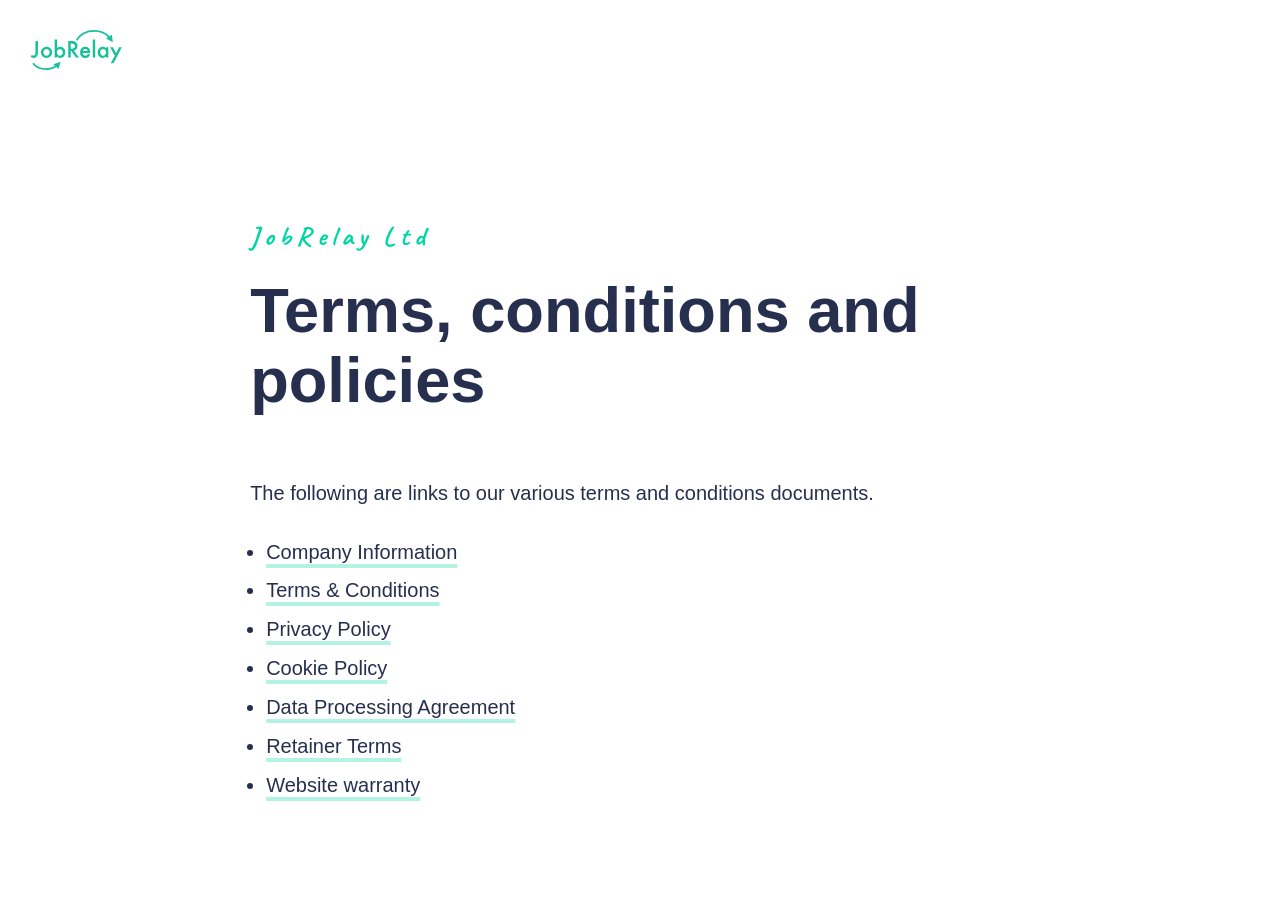
==== index.html @ 1606b49f "Initial index template" ====
<!doctype html>

<html lang="en">
<head>
	<meta charset="utf-8">
	<title>JobRelay Ltd terms, conditions and policies</title>
	<meta name="description" content="JobRelay Ltd terms, conditions and policies">
	<meta name="author" content="JobRelay Ltd">
	<link rel="stylesheet" href="assets/css/block-library.css">
	<link rel="stylesheet" href="assets/css/style.css">

	<style id="global-styles-inline-css" type="text/css">
		body{--wp--preset--color--black: #000000;--wp--preset--color--cyan-bluish-gray: #abb8c3;--wp--preset--color--white: #FFFFFF;--wp--preset--color--pale-pink: #f78da7;--wp--preset--color--vivid-red: #cf2e2e;--wp--preset--color--luminous-vivid-orange: #ff6900;--wp--preset--color--luminous-vivid-amber: #fcb900;--wp--preset--color--light-green-cyan: #7bdcb5;--wp--preset--color--vivid-green-cyan: #00d084;--wp--preset--color--pale-cyan-blue: #8ed1fc;--wp--preset--color--vivid-cyan-blue: #0693e3;--wp--preset--color--vivid-purple: #9b51e0;--wp--preset--color--brand-1: var(--color--brand-1);--wp--preset--color--brand-2: var(--color--brand-2);--wp--preset--color--brand-text: var(--color--brand-text);--wp--preset--color--sr-black: #333333;--wp--preset--color--black-80: #5C5C5C;--wp--preset--color--black-40: #ADADAD;--wp--preset--color--black-20: #D6D6D6;--wp--preset--color--black-10: #EBEBEB;--wp--preset--color--black-05: #F5F5F5;--wp--preset--gradient--vivid-cyan-blue-to-vivid-purple: linear-gradient(135deg,rgba(6,147,227,1) 0%,rgb(155,81,224) 100%);--wp--preset--gradient--light-green-cyan-to-vivid-green-cyan: linear-gradient(135deg,rgb(122,220,180) 0%,rgb(0,208,130) 100%);--wp--preset--gradient--luminous-vivid-amber-to-luminous-vivid-orange: linear-gradient(135deg,rgba(252,185,0,1) 0%,rgba(255,105,0,1) 100%);--wp--preset--gradient--luminous-vivid-orange-to-vivid-red: linear-gradient(135deg,rgba(255,105,0,1) 0%,rgb(207,46,46) 100%);--wp--preset--gradient--very-light-gray-to-cyan-bluish-gray: linear-gradient(135deg,rgb(238,238,238) 0%,rgb(169,184,195) 100%);--wp--preset--gradient--cool-to-warm-spectrum: linear-gradient(135deg,rgb(74,234,220) 0%,rgb(151,120,209) 20%,rgb(207,42,186) 40%,rgb(238,44,130) 60%,rgb(251,105,98) 80%,rgb(254,248,76) 100%);--wp--preset--gradient--blush-light-purple: linear-gradient(135deg,rgb(255,206,236) 0%,rgb(152,150,240) 100%);--wp--preset--gradient--blush-bordeaux: linear-gradient(135deg,rgb(254,205,165) 0%,rgb(254,45,45) 50%,rgb(107,0,62) 100%);--wp--preset--gradient--luminous-dusk: linear-gradient(135deg,rgb(255,203,112) 0%,rgb(199,81,192) 50%,rgb(65,88,208) 100%);--wp--preset--gradient--pale-ocean: linear-gradient(135deg,rgb(255,245,203) 0%,rgb(182,227,212) 50%,rgb(51,167,181) 100%);--wp--preset--gradient--electric-grass: linear-gradient(135deg,rgb(202,248,128) 0%,rgb(113,206,126) 100%);--wp--preset--gradient--midnight: linear-gradient(135deg,rgb(2,3,129) 0%,rgb(40,116,252) 100%);--wp--preset--gradient--simple-social-images: radial-gradient( circle farthest-corner at 10.2% 55.8%,  rgba(252,37,103,1) 0%, rgba(250,38,151,1) 46.2%, rgba(186,8,181,1) 90.1% );--wp--preset--duotone--dark-grayscale: url('#wp-duotone-dark-grayscale');--wp--preset--duotone--grayscale: url('#wp-duotone-grayscale');--wp--preset--duotone--purple-yellow: url('#wp-duotone-purple-yellow');--wp--preset--duotone--blue-red: url('#wp-duotone-blue-red');--wp--preset--duotone--midnight: url('#wp-duotone-midnight');--wp--preset--duotone--magenta-yellow: url('#wp-duotone-magenta-yellow');--wp--preset--duotone--purple-green: url('#wp-duotone-purple-green');--wp--preset--duotone--blue-orange: url('#wp-duotone-blue-orange');--wp--preset--font-size--small: var(--step--1);--wp--preset--font-size--medium: var(--step-1);--wp--preset--font-size--large: var(--step-2);--wp--preset--font-size--x-large: 42px;--wp--preset--font-size--tiny: var(--step--2);--wp--preset--font-size--normal: var(--step-0);--wp--preset--font-size--extra-large: var(--step-3);--wp--preset--font-size--huge: var(--step-4);--wp--preset--font-size--gigantic: var(--step-5);--wp--preset--font-family--inter: Inter, sans-serif;--wp--preset--font-family--cursive: 'Caveat', cursive;}body { margin: 0; }body{background-color: var(--wp--preset--color--white);color: var(--wp--preset--color--brand-text, var(--wp--preset--color--brand-2));font-family: var(--wp--preset--font-family--inter);font-size: var(--wp--preset--font-size--normal);line-height: 1.444;}.wp-site-blocks > .alignleft { float: left; margin-right: 2em; }.wp-site-blocks > .alignright { float: right; margin-left: 2em; }.wp-site-blocks > .aligncenter { justify-content: center; margin-left: auto; margin-right: auto; }h1{font-family: var(--wp--preset--font-family--museo);font-size: var(--wp--preset--font-size--huge);}h2{font-size: var(--wp--preset--font-size--large);font-weight: bold;}h3{font-size: var(--wp--preset--font-size--medium);font-weight: bold;}h4{font-size: var(--wp--preset--font-size--normal);font-weight: bold;}h5{font-size: var(--wp--preset--font-size--normal);}h6{font-size: var(--wp--preset--font-size--small);}.has-black-color{color: var(--wp--preset--color--black) !important;}.has-cyan-bluish-gray-color{color: var(--wp--preset--color--cyan-bluish-gray) !important;}.has-white-color{color: var(--wp--preset--color--white) !important;}.has-pale-pink-color{color: var(--wp--preset--color--pale-pink) !important;}.has-vivid-red-color{color: var(--wp--preset--color--vivid-red) !important;}.has-luminous-vivid-orange-color{color: var(--wp--preset--color--luminous-vivid-orange) !important;}.has-luminous-vivid-amber-color{color: var(--wp--preset--color--luminous-vivid-amber) !important;}.has-light-green-cyan-color{color: var(--wp--preset--color--light-green-cyan) !important;}.has-vivid-green-cyan-color{color: var(--wp--preset--color--vivid-green-cyan) !important;}.has-pale-cyan-blue-color{color: var(--wp--preset--color--pale-cyan-blue) !important;}.has-vivid-cyan-blue-color{color: var(--wp--preset--color--vivid-cyan-blue) !important;}.has-vivid-purple-color{color: var(--wp--preset--color--vivid-purple) !important;}.has-brand-1-color{color: var(--wp--preset--color--brand-1) !important;}.has-brand-2-color{color: var(--wp--preset--color--brand-2) !important;}.has-brand-text-color{color: var(--wp--preset--color--brand-text) !important;}.has-sr-black-color{color: var(--wp--preset--color--sr-black) !important;}.has-black-80-color{color: var(--wp--preset--color--black-80) !important;}.has-black-40-color{color: var(--wp--preset--color--black-40) !important;}.has-black-20-color{color: var(--wp--preset--color--black-20) !important;}.has-black-10-color{color: var(--wp--preset--color--black-10) !important;}.has-black-05-color{color: var(--wp--preset--color--black-05) !important;}.has-black-background-color{background-color: var(--wp--preset--color--black) !important;}.has-cyan-bluish-gray-background-color{background-color: var(--wp--preset--color--cyan-bluish-gray) !important;}.has-white-background-color{background-color: var(--wp--preset--color--white) !important;}.has-pale-pink-background-color{background-color: var(--wp--preset--color--pale-pink) !important;}.has-vivid-red-background-color{background-color: var(--wp--preset--color--vivid-red) !important;}.has-luminous-vivid-orange-background-color{background-color: var(--wp--preset--color--luminous-vivid-orange) !important;}.has-luminous-vivid-amber-background-color{background-color: var(--wp--preset--color--luminous-vivid-amber) !important;}.has-light-green-cyan-background-color{background-color: var(--wp--preset--color--light-green-cyan) !important;}.has-vivid-green-cyan-background-color{background-color: var(--wp--preset--color--vivid-green-cyan) !important;}.has-pale-cyan-blue-background-color{background-color: var(--wp--preset--color--pale-cyan-blue) !important;}.has-vivid-cyan-blue-background-color{background-color: var(--wp--preset--color--vivid-cyan-blue) !important;}.has-vivid-purple-background-color{background-color: var(--wp--preset--color--vivid-purple) !important;}.has-brand-1-background-color{background-color: var(--wp--preset--color--brand-1) !important;}.has-brand-2-background-color{background-color: var(--wp--preset--color--brand-2) !important;}.has-brand-text-background-color{background-color: var(--wp--preset--color--brand-text) !important;}.has-sr-black-background-color{background-color: var(--wp--preset--color--sr-black) !important;}.has-black-80-background-color{background-color: var(--wp--preset--color--black-80) !important;}.has-black-40-background-color{background-color: var(--wp--preset--color--black-40) !important;}.has-black-20-background-color{background-color: var(--wp--preset--color--black-20) !important;}.has-black-10-background-color{background-color: var(--wp--preset--color--black-10) !important;}.has-black-05-background-color{background-color: var(--wp--preset--color--black-05) !important;}.has-black-border-color{border-color: var(--wp--preset--color--black) !important;}.has-cyan-bluish-gray-border-color{border-color: var(--wp--preset--color--cyan-bluish-gray) !important;}.has-white-border-color{border-color: var(--wp--preset--color--white) !important;}.has-pale-pink-border-color{border-color: var(--wp--preset--color--pale-pink) !important;}.has-vivid-red-border-color{border-color: var(--wp--preset--color--vivid-red) !important;}.has-luminous-vivid-orange-border-color{border-color: var(--wp--preset--color--luminous-vivid-orange) !important;}.has-luminous-vivid-amber-border-color{border-color: var(--wp--preset--color--luminous-vivid-amber) !important;}.has-light-green-cyan-border-color{border-color: var(--wp--preset--color--light-green-cyan) !important;}.has-vivid-green-cyan-border-color{border-color: var(--wp--preset--color--vivid-green-cyan) !important;}.has-pale-cyan-blue-border-color{border-color: var(--wp--preset--color--pale-cyan-blue) !important;}.has-vivid-cyan-blue-border-color{border-color: var(--wp--preset--color--vivid-cyan-blue) !important;}.has-vivid-purple-border-color{border-color: var(--wp--preset--color--vivid-purple) !important;}.has-brand-1-border-color{border-color: var(--wp--preset--color--brand-1) !important;}.has-brand-2-border-color{border-color: var(--wp--preset--color--brand-2) !important;}.has-brand-text-border-color{border-color: var(--wp--preset--color--brand-text) !important;}.has-sr-black-border-color{border-color: var(--wp--preset--color--sr-black) !important;}.has-black-80-border-color{border-color: var(--wp--preset--color--black-80) !important;}.has-black-40-border-color{border-color: var(--wp--preset--color--black-40) !important;}.has-black-20-border-color{border-color: var(--wp--preset--color--black-20) !important;}.has-black-10-border-color{border-color: var(--wp--preset--color--black-10) !important;}.has-black-05-border-color{border-color: var(--wp--preset--color--black-05) !important;}.has-vivid-cyan-blue-to-vivid-purple-gradient-background{background: var(--wp--preset--gradient--vivid-cyan-blue-to-vivid-purple) !important;}.has-light-green-cyan-to-vivid-green-cyan-gradient-background{background: var(--wp--preset--gradient--light-green-cyan-to-vivid-green-cyan) !important;}.has-luminous-vivid-amber-to-luminous-vivid-orange-gradient-background{background: var(--wp--preset--gradient--luminous-vivid-amber-to-luminous-vivid-orange) !important;}.has-luminous-vivid-orange-to-vivid-red-gradient-background{background: var(--wp--preset--gradient--luminous-vivid-orange-to-vivid-red) !important;}.has-very-light-gray-to-cyan-bluish-gray-gradient-background{background: var(--wp--preset--gradient--very-light-gray-to-cyan-bluish-gray) !important;}.has-cool-to-warm-spectrum-gradient-background{background: var(--wp--preset--gradient--cool-to-warm-spectrum) !important;}.has-blush-light-purple-gradient-background{background: var(--wp--preset--gradient--blush-light-purple) !important;}.has-blush-bordeaux-gradient-background{background: var(--wp--preset--gradient--blush-bordeaux) !important;}.has-luminous-dusk-gradient-background{background: var(--wp--preset--gradient--luminous-dusk) !important;}.has-pale-ocean-gradient-background{background: var(--wp--preset--gradient--pale-ocean) !important;}.has-electric-grass-gradient-background{background: var(--wp--preset--gradient--electric-grass) !important;}.has-midnight-gradient-background{background: var(--wp--preset--gradient--midnight) !important;}.has-simple-social-images-gradient-background{background: var(--wp--preset--gradient--simple-social-images) !important;}.has-small-font-size{font-size: var(--wp--preset--font-size--small) !important;}.has-medium-font-size{font-size: var(--wp--preset--font-size--medium) !important;}.has-large-font-size{font-size: var(--wp--preset--font-size--large) !important;}.has-x-large-font-size{font-size: var(--wp--preset--font-size--x-large) !important;}.has-tiny-font-size{font-size: var(--wp--preset--font-size--tiny) !important;}.has-normal-font-size{font-size: var(--wp--preset--font-size--normal) !important;}.has-extra-large-font-size{font-size: var(--wp--preset--font-size--extra-large) !important;}.has-huge-font-size{font-size: var(--wp--preset--font-size--huge) !important;}.has-gigantic-font-size{font-size: var(--wp--preset--font-size--gigantic) !important;}.has-inter-font-family{font-family: var(--wp--preset--font-family--inter) !important;}.has-cursive-font-family{font-family: var(--wp--preset--font-family--cursive) !important;}
	</style>

</head>

<body>

	<header class="site-header" id="site-header">

		<div class="skip-link">
			<a href="#main">Skip to content</a>
		</div>

		<div class="site-header__inner">

			<div class="site-info">

				<a class="site-info__logo" href="/">

					<svg width="502px" height="219px" viewBox="0 0 502 219" version="1.1" xmlns="http://www.w3.org/2000/svg" xmlns:xlink="http://www.w3.org/1999/xlink">
						<title>jobrelay</title>
						<g id="Page-1" stroke="none" stroke-width="1" fill="none" fill-rule="evenodd">
							<g id="Artboard" transform="translate(-349.000000, -257.000000)" fill="#15C199">
								<g id="jobrelay" transform="translate(352.000000, 257.000000)">
									<g id="JobRelay" class="logo-text" transform="translate(0.000000, 52.035156)">
										<path d="M40.6054688,8.49609375 L40.6054688,67.03125 C40.6054688,74.0234375 40.1171875,79.2382812 39.140625,82.6757812 C38.1640625,86.5820312 36.5039062,89.8828125 34.1601562,92.578125 C29.5898438,97.9296875 23.5351562,100.605469 15.9960938,100.605469 C10.2929688,100.605469 4.9609375,99.1210938 0,96.1523438 L6.6796875,84.4921875 C10,86.71875 13.1054688,87.8320312 15.9960938,87.8320312 C20.0585938,87.8320312 22.8710938,86.2890625 24.4335938,83.203125 C26.0742188,80.1171875 26.8945312,74.7265625 26.8945312,67.03125 L26.8945312,8.49609375 L40.6054688,8.49609375 Z" id="Path"></path>
										<path d="M57.0703125,70.0195312 C57.0703125,61.7773438 60.0195312,54.765625 65.9179688,48.984375 C71.8164062,43.203125 79.0039062,40.3125 87.4804688,40.3125 C95.9960938,40.3125 103.222656,43.2226562 109.160156,49.0429688 C115.019531,54.8632812 117.949219,62.0117188 117.949219,70.4882812 C117.949219,79.0429688 115,86.2109375 109.101562,91.9921875 C103.164062,97.734375 95.8789062,100.605469 87.2460938,100.605469 C78.6914062,100.605469 71.5234375,97.6757812 65.7421875,91.8164062 C59.9609375,86.0351562 57.0703125,78.7695312 57.0703125,70.0195312 Z M70.546875,70.2539062 C70.546875,75.9570312 72.0703125,80.46875 75.1171875,83.7890625 C78.2421875,87.1484375 82.3632812,88.828125 87.4804688,88.828125 C92.6367188,88.828125 96.7578125,87.1679688 99.84375,83.8476562 C102.929688,80.5273438 104.472656,76.09375 104.472656,70.546875 C104.472656,65 102.929688,60.5664062 99.84375,57.2460938 C96.71875,53.8867188 92.5976562,52.2070312 87.4804688,52.2070312 C82.4414062,52.2070312 78.359375,53.8867188 75.234375,57.2460938 C72.109375,60.6054688 70.546875,64.9414062 70.546875,70.2539062 Z" id="Shape"></path>
										<path d="M145.078125,0 L145.078125,48.515625 C150.351562,43.046875 156.328125,40.3125 163.007812,40.3125 C170.703125,40.3125 177.109375,43.1835938 182.226562,48.9257812 C187.34375,54.6289062 189.902344,61.7382812 189.902344,70.2539062 C189.902344,79.0429688 187.324219,86.3085938 182.167969,92.0507812 C177.050781,97.7539062 170.585938,100.605469 162.773438,100.605469 C156.171875,100.605469 150.273438,98.0664062 145.078125,92.9882812 L145.078125,98.9648438 L131.894531,98.9648438 L131.894531,0 L145.078125,0 Z M176.425781,70.8398438 C176.425781,65.3710938 174.941406,60.9179688 171.972656,57.4804688 C168.964844,53.9648438 165.195312,52.2070312 160.664062,52.2070312 C155.820312,52.2070312 151.875,53.90625 148.828125,57.3046875 C145.820312,60.6640625 144.316406,65.0390625 144.316406,70.4296875 C144.316406,75.9765625 145.800781,80.4101562 148.769531,83.7304688 C151.738281,87.1289062 155.644531,88.828125 160.488281,88.828125 C165.058594,88.828125 168.847656,87.1289062 171.855469,83.7304688 C174.902344,80.2929688 176.425781,75.9960938 176.425781,70.8398438 Z" id="Shape"></path>
										<path d="M237.011719,60.4101563 L265.019531,98.9648438 L248.320312,98.9648438 L222.480469,61.9335938 L220.019531,61.9335938 L220.019531,98.9648438 L206.367188,98.9648438 L206.367188,8.49609375 L222.363281,8.49609375 C234.316406,8.49609375 242.949219,10.7421875 248.261719,15.234375 C254.121094,20.234375 257.050781,26.8359375 257.050781,35.0390625 C257.050781,41.4453125 255.214844,46.953125 251.542969,51.5625 C247.871094,56.171875 243.027344,59.1210938 237.011719,60.4101563 Z M220.019531,50.0390625 L224.355469,50.0390625 C237.285156,50.0390625 243.75,45.0976562 243.75,35.2148438 C243.75,25.9570312 237.460938,21.328125 224.882812,21.328125 L220.019531,21.328125 L220.019531,50.0390625 Z" id="Shape"></path>
										<path d="M326.132812,73.5351562 L285.234375,73.5351562 C285.585938,78.2226562 287.109375,81.953125 289.804688,84.7265625 C292.5,87.4609375 295.957031,88.828125 300.175781,88.828125 C303.457031,88.828125 306.171875,88.046875 308.320312,86.484375 C310.429688,84.921875 312.832031,82.03125 315.527344,77.8125 L326.660156,84.0234375 C324.941406,86.953125 323.125,89.4628906 321.210938,91.5527344 C319.296875,93.6425781 317.246094,95.3613281 315.058594,96.7089844 C312.871094,98.0566406 310.507812,99.0429688 307.96875,99.6679688 C305.429688,100.292969 302.675781,100.605469 299.707031,100.605469 C291.191406,100.605469 284.355469,97.8710938 279.199219,92.4023438 C274.042969,86.8945312 271.464844,79.5898438 271.464844,70.4882812 C271.464844,61.4648438 273.964844,54.1601562 278.964844,48.5742188 C284.003906,43.0664062 290.683594,40.3125 299.003906,40.3125 C307.402344,40.3125 314.042969,42.9882812 318.925781,48.3398438 C323.769531,53.6523438 326.191406,61.015625 326.191406,70.4296875 L326.132812,73.5351562 Z M312.597656,62.7539062 C310.761719,55.7226562 306.328125,52.2070312 299.296875,52.2070312 C297.695312,52.2070312 296.191406,52.4511719 294.785156,52.9394531 C293.378906,53.4277344 292.099609,54.1308594 290.947266,55.0488281 C289.794922,55.9667969 288.808594,57.0703125 287.988281,58.359375 C287.167969,59.6484375 286.542969,61.1132812 286.113281,62.7539062 L312.597656,62.7539062 Z" id="Shape"></path>
										<polygon id="Path" points="353.730469 0 353.730469 98.9648438 340.546875 98.9648438 340.546875 0"></polygon>
										<path d="M412.5,41.8945312 L425.742188,41.8945312 L425.742188,98.9648438 L412.5,98.9648438 L412.5,92.9882812 C407.070312,98.0664062 401.230469,100.605469 394.980469,100.605469 C387.089844,100.605469 380.566406,97.7539062 375.410156,92.0507812 C370.292969,86.2304688 367.734375,78.9648438 367.734375,70.2539062 C367.734375,61.6992188 370.292969,54.5703125 375.410156,48.8671875 C380.527344,43.1640625 386.933594,40.3125 394.628906,40.3125 C401.269531,40.3125 407.226562,43.046875 412.5,48.515625 L412.5,41.8945312 Z M381.210938,70.2539062 C381.210938,75.7226562 382.675781,80.1757812 385.605469,83.6132812 C388.613281,87.0898438 392.402344,88.828125 396.972656,88.828125 C401.855469,88.828125 405.800781,87.1484375 408.808594,83.7890625 C411.816406,80.3125 413.320312,75.8984375 413.320312,70.546875 C413.320312,65.1953125 411.816406,60.78125 408.808594,57.3046875 C405.800781,53.90625 401.894531,52.2070312 397.089844,52.2070312 C392.558594,52.2070312 388.769531,53.9257812 385.722656,57.3632812 C382.714844,60.8398438 381.210938,65.1367188 381.210938,70.2539062 Z" id="Shape"></path>
										<polygon id="Path" points="461.425781 88.359375 435.761719 41.8945312 451.054688 41.8945312 468.515625 74.7070312 484.804688 41.8945312 499.6875 41.8945312 454.21875 130.019531 439.160156 130.019531"></polygon>
									</g>
									<g id="Group-2" class="logo-shape" transform="translate(9.657590, 173.332544)" fill-rule="nonzero">
										<path d="M155.540919,2.13162821e-14 L142.811357,40.5334215 L131.511782,29.6219705 C116.090416,40.3114604 97.2696212,45.6674562 75.1975135,45.6674562 C43.1075189,45.6674562 17.8899562,34.3462707 0,11.7730503 L7.83716404,5.56186207 C23.7618247,25.6553084 46.0635497,35.6674562 75.1975135,35.6674562 C94.4595272,35.6674562 110.735008,31.2909104 124.155505,22.5178338 L115.476445,14.1364034 L155.540919,2.13162821e-14 Z" id="Path"></path>
									</g>
									<g id="Group" class="logo-shape" transform="translate(248.187987, 0.000000)" fill-rule="nonzero">
										<path d="M99.8120129,0 C134.612122,0 162.945546,11.3759339 184.520365,33.9994356 L196.939062,25.623621 L202.436678,67.7517139 L165.435634,46.8729513 L176.100384,39.6794251 C156.569301,19.853054 131.231005,10 99.8120129,10 C59.5497997,10 29.2794079,26.1800368 8.424807,58.793242 L0,53.4059767 C22.7131075,17.8863694 56.1757885,0 99.8120129,0 Z" id="Path"></path>
									</g>
								</g>
							</g>
						</g>
					</svg>
				</a>

			</div>

		</div><!-- // site-header__inner -->

	</header>

	<main id="main" class="entry-content">

		<p class="is-style-eyebrow">JobRelay Ltd</p>

		<h1>Terms, conditions and policies</h1>

		<p>The following are links to our various terms and conditions documents.</p>

		<ul>
			<li><a href="company-information.html">Company Information</a></li>
			<li><a href="terms-conditions.html">Terms & Conditions</a></li>
			<li><a href="privacy-policy.html">Privacy Policy</a></li>
			<li><a href="cookie-policy.html">Cookie Policy</a></li>
			<li><a href="data-processing-agreement.html">Data Processing Agreement</a></li>
			<li><a href="retainer-terms.html">Retainer Terms</a></li>
			<li><a href="website-warranty-terms.html">Website warranty</a></li>
		</ul>

	</main>

</body>
</html>
---- assets/css/style.css ----
@import url(https://fonts.googleapis.com/css2?family=Caveat&display=swap);
@charset "UTF-8";
/* Categories 01 to 03 are the basics. */
body {
  --global--border-width: 1px;
  --global--border-width--large: 4px;
  --global--border-width--extra-large: 7px;
  --global--border-style: solid;
  --global--border-color: var(--wp--preset--color--black-20);
  --global--border: var(--global--border-width) var(--global--border-style) var(--global--border-color);
  --global--border-radius: calc(1.5 * var(--global--spacing-unit));
  --global--border-radius--small: calc(.4 * var(--global--spacing-unit));
  --global--border-radius--large: calc(2.5 * var(--global--spacing-unit));
}

body {
  --button--font-family: inherit;
  --button--font-size: var(--wp--preset--font-size--normal);
  --button--line-height: var(--global--line-height--normal);
  --button--font-weight: bold;
  --button--text-color: var(--wp--preset--color--white);
  --button--text-color--hover: var(--wp--preset--color--white);
  --button--text-color--active: var(--wp--preset--color--white);
  --button--background-color: var(--color--brand-1);
  --button--background-color--hover: var(--color--brand-1--hover);
  --button--background-color--active: var(--color--brand-1);
  --button--border-radius: .5em;
  --button--border-width: 1px;
  --button--border-color: currentColor;
  --button--padding--vertical: .95em;
  --button--padding--horizontal: 1.5em;
}

body {
  --color--brand-1--h: 166;
  --color--brand-1--s: 100%;
  --color--brand-1--l: 42%;
  --color--brand-1--a: 1;
  --color--brand-1: hsla(var(--color--brand-1--h), var(--color--brand-1--s), var(--color--brand-1--l), var(--color--brand-1--a));
  --color--brand-1--hover: hsla(var(--color--brand-1--h), 81%, 42%, var(--color--brand-1--a));
  --color--brand-2--h: 228;
  --color--brand-2--s: 34%;
  --color--brand-2--l: 23%;
  --color--brand-2: hsl(var(--color--brand-2--h), var(--color--brand-2--s), var(--color--brand-2--l));
  --color--brand-2--hover: hsl(var(--color--brand-2--h), 64%, 60%);
  --color--brand-text: hsl(var(--color--brand-text--h), var(--color--brand-text--s), var(--color--brand-text--l));
  --global--color-twitter: #1da1f2;
  --global--color-facebook: #1778f2;
  --global--color-linkedin: #0d66c2;
  --global--color-instagram: #f00075;
  --global--color-wordpress: #3499cd;
  --global--color-pinterest: #e60122;
  --global--color-youtube: #FF0000;
  --highrise-green: #00d6a5;
  --highrise-blue: #262e4d;
}

body {
  /* Forms */
  --form--spacing-unit: calc(0.5 * var(--global--spacing-unit));
  --form--gap: var(--space-s);
  --form--font-family: var(--global--font-secondary);
  --form--field--font-size: var(--wp--preset--font-size--small);
  --form--field--line-height: var(--global--line-height--normal);
  --form--field--color: inherit;
  --form--field--background-color: var(--wp--preset--color--black-05);
  --form--field--border-color: var(--wp--preset--color--black-05);
  --form--field--border-color--focus: var(--color--brand-1);
  --form--field--focus-color: var(--wp--preset--color--red);
  --form--field--border-width: var(--global--border-width);
  --form--field--border-radius: 0;
  --form--field--padding--horizontal: var(--global--spacing-unit);
  --form--field--padding--vertical: var(--global--spacing-unit);
  --form--placeholder--color: var(--form--field--color);
  --form--placeholder--opacity: .6;
  --form--checkbox--size: calc(1.5 * var(--global--spacing-unit));
  --form--color-ranged: var(--wp--preset--color--red);
  --form--label--font-weight: 600;
  --form--label--font-size: var(--wp--preset--font-size--normal);
  --form--label--line-height: var(--global--line-height--normal);
  --form--label--color: var(--wp--preset--color--orange);
  --form--field--description--font-size: var(--wp--preset--font-size--small);
  --form--field--description--font-style: normal;
  --form--field--description--color: var(--form--label--color);
  --form--submit--color: var(--wp--preset--color--white);
  --form--submit--background-color: var(--button--background-color);
  --form--error-color: red;
}

/* @link https://utopia.fyi/space/calculator/?c=320,15,1.2,1140,30,1.25,5,2,&s=0.75|0.5|0.25,1.5|2|3|4|6,s-l|m-xl|m-2xl */
body {
  --space-3xs: clamp(0.25rem, calc(0.15rem + 0.49vw), 0.50rem);
  --space-2xs: clamp(0.50rem, calc(0.33rem + 0.85vw), 0.94rem);
  --space-xs: clamp(0.69rem, calc(0.39rem + 1.46vw), 1.44rem);
  --space-s: clamp(0.94rem, calc(0.57rem + 1.83vw), 1.88rem);
  --space-m: clamp(1.44rem, calc(0.90rem + 2.68vw), 2.81rem);
  --space-l: clamp(1.88rem, calc(1.14rem + 3.66vw), 3.75rem);
  --space-xl: clamp(2.81rem, calc(1.71rem + 5.49vw), 5.63rem);
  --space-2xl: clamp(3.75rem, calc(2.29rem + 7.32vw), 7.50rem);
  --space-3xl: clamp(5.63rem, calc(3.43rem + 10.98vw), 11.25rem);
  /* One-up pairs */
  --space-3xs-2xs: clamp(0.25rem, calc(-0.02rem + 1.34vw), 0.94rem);
  --space-2xs-xs: clamp(0.50rem, calc(0.13rem + 1.83vw), 1.44rem);
  --space-xs-s: clamp(0.69rem, calc(0.22rem + 2.32vw), 1.88rem);
  --space-s-m: clamp(0.94rem, calc(0.21rem + 3.66vw), 2.81rem);
  --space-m-l: clamp(1.44rem, calc(0.54rem + 4.51vw), 3.75rem);
  --space-l-xl: clamp(1.88rem, calc(0.41rem + 7.32vw), 5.63rem);
  --space-xl-2xl: clamp(2.81rem, calc(0.98rem + 9.15vw), 7.50rem);
  --space-2xl-3xl: clamp(3.75rem, calc(0.82rem + 14.63vw), 11.25rem);
  /* Custom pairs */
  --space-s-l: clamp(0.94rem, calc(-0.16rem + 5.49vw), 3.75rem);
  --space-m-xl: clamp(1.44rem, calc(-0.20rem + 8.17vw), 5.63rem);
}

body {
  /* Spacing */
  --global--spacing-unit: 10px;
  --global--spacing-measure: 60ch;
  --space-wide: var(--space-xl-2xl);
  /* Grid settings */
  --global--grid--columns: 12;
  --global--grid--columns--mid: 10;
  --global--grid--columns--default: 8;
  --global--column--max-width: var(--space-m);
  --global--grid-gap-column: var(--space-m-l);
  --wp--style--block-gap: var(--global--grid-gap-column);
  --global--grid--full-max-width: 100%;
  --global--grid--wide-max-width: calc( (var(--global--grid--columns) * var(--global--column--max-width)) + ((var(--global--grid--columns) - 1) * var(--global--grid-gap-column)));
  --global--grid--default-max-width: calc( (var(--global--grid--columns--default) * var(--global--column--max-width)) + ((var(--global--grid--columns--default) - 1) * var(--global--grid-gap-column)));
  --global--grid--mid-max-width: calc( (var(--global--grid--columns--mid) * var(--global--column--max-width)) + ((var(--global--grid--columns--mid) - 1) * var(--global--grid-gap-column)));
  --global--grid-gap-row: 0;
  --global--extra-wide--width: 1920px;
}

@property --offset {
  syntax: "<length>";
  inherits: false;
  initial-value: 0;
}
body {
  /* Links */
  --global--link-decoration-style: solid;
  --global--link-decoration-style-hover: solid;
  --global--link-decoration-color: hsla(var(--color--brand-1--h), var(--color--brand-1--s), var(--color--brand-1--l), .3);
  --global--link-decoration-color-hover: var(--color--brand-1);
  --global--link-decoration-thickness: .2em;
  --global--text-decoration-skip-ink: skip;
}

body {
  --global--box-shadow:
  0.6px 0.6px 1.9px rgba(0, 0, 0, 0.025),
  1.3px 1.3px 4.7px rgba(0, 0, 0, 0.036),
  2.5px 2.5px 8.8px rgba(0, 0, 0, 0.045),
  4.5px 4.5px 15.6px rgba(0, 0, 0, 0.054),
  8.4px 8.4px 29.2px rgba(0, 0, 0, 0.065),
  20px 20px 70px rgba(0, 0, 0, 0.09) ;
}

body {
  --slider--arrow--size: calc(3 * var(--global--spacing-unit));
  --slider--arrow--position--top: 0px;
  --slider--arrow--position--bottom: auto;
  --slider--arrow--position--right: 0px;
  --slider--arrow--position--left: auto;
}

body {
  --global--transition-duration: .3s;
  --global--transition-easing: cubic-bezier(0.4, 0.0, 0.2, 1);
  --global--transition: all var(--global--transition-duration) var(--global--transition-easing);
}

/* @link https://utopia.fyi/type/calculator?c=320,15,1.125,1140,20,1.333,5,2,&s=0.75|0.5|0.25,1.5|2|3|4|6,s-l */
body {
  --step--2: clamp(0.70rem, calc(0.76rem + -0.07vw), 0.74rem);
  --step--1: clamp(0.83rem, calc(0.79rem + 0.20vw), 0.94rem);
  --step-0: clamp(0.94rem, calc(0.82rem + 0.61vw), 1.25rem);
  --step-1: clamp(1.06rem, calc(0.82rem + 1.19vw), 1.67rem);
  --step-2: clamp(1.19rem, calc(0.78rem + 2.02vw), 2.22rem);
  --step-3: clamp(1.34rem, calc(0.70rem + 3.17vw), 2.96rem);
  --step-4: clamp(1.50rem, calc(0.55rem + 4.77vw), 3.95rem);
  --step-5: clamp(1.69rem, calc(0.30rem + 6.97vw), 5.26rem);
}

body {
  --global--text-align: left;
  --global--font-primary: "Inter", sans-serif;
  --global--font-secondary: var(--global--font-primary);
  --global--body--font--color: var(--wp--preset--color--dark-grey);
  --global--line-height--gigantic: 1.1;
  --global--line-height--huge: 1.1;
  --global--line-height--extra-large: 1.1;
  --global--line-height--large: 1.2;
  --global--line-height--medium: 1.25;
  --global--line-height--normal: 1.5;
  --global--line-height--small: 1.5;
  --global--line-height--tiny: 1.75;
  --heading--font-weight-strong: 600;
  --global--letter-spacing--loose: 0.2em;
  --wp--preset--font-size--extra-tiny: .556rem;
  --global--line-height--extra-tiny: 1.2;
}

/**
 * Responsive Styles
 */
/**
 * Required Variables
 */
/* Edit grid settings in 01-settings/layout.scss */ /*! normalize.css v8.0.1 | MIT License | github.com/necolas/normalize.css */
/* Document
   ========================================================================== */
/**
 * 1. Correct the line height in all browsers.
 * 2. Prevent adjustments of font size after orientation changes in iOS.
 */
html {
  line-height: 1.15; /* 1 */
  -webkit-text-size-adjust: 100%; /* 2 */
}

/* Sections
   ========================================================================== */
/**
 * Remove the margin in all browsers.
 */
body {
  margin: 0;
}

/**
 * Render the `main` element consistently in IE.
 */
main {
  display: block;
}

main dd {
	margin-bottom: 12px;
}

/* Grouping content
   ========================================================================== */
/**
 * 1. Add the correct box sizing in Firefox.
 * 2. Show the overflow in Edge and IE.
 */
hr {
  box-sizing: content-box; /* 1 */
  height: 0; /* 1 */
  overflow: visible; /* 2 */
}

/**
 * 1. Correct the inheritance and scaling of font size in all browsers.
 * 2. Correct the odd `em` font sizing in all browsers.
 */
pre {
  font-family: monospace; /* 1 */
  font-size: 1em; /* 2 */
}

/* Text-level semantics
   ========================================================================== */
/**
 * Remove the gray background on active links in IE 10.
 */
a {
  background-color: transparent;
  text-decoration-thickness: 1px;
}

/**
 * 1. Remove the bottom border in Chrome 57-
 * 2. Add the correct text decoration in Chrome, Edge, IE, Opera, and Safari.
 */
abbr[title] {
  border-bottom: none; /* 1 */
  text-decoration: underline; /* 2 */
  -webkit-text-decoration-style: dotted;
          text-decoration-style: dotted; /* 2 */
}

/**
 * Add the correct font weight in Chrome, Edge, and Safari.
 */
b,
strong {
  font-weight: bolder;
}

/**
 * 1. Correct the inheritance and scaling of font size in all browsers.
 * 2. Correct the odd `em` font sizing in all browsers.
 */
code,
kbd,
samp {
  font-family: monospace; /* 1 */
  font-size: 1em; /* 2 */
}

/**
 * Add the correct font size in all browsers.
 */
small {
  font-size: 80%;
}

/**
 * Prevent `sub` and `sup` elements from affecting the line height in
 * all browsers.
 */
sub,
sup {
  font-size: 75%;
  line-height: 0;
  position: relative;
  vertical-align: baseline;
}

sub {
  bottom: -0.25em;
}

sup {
  top: -0.5em;
}

/* Embedded content
   ========================================================================== */
/**
 * Remove the border on images inside links in IE 10.
 */
img {
  border-style: none;
}

/* Forms
   ========================================================================== */
/**
 * 1. Change the font styles in all browsers.
 * 2. Remove the margin in Firefox and Safari.
 */
button,
input,
optgroup,
select,
textarea {
  font-family: inherit; /* 1 */
  font-size: 100%; /* 1 */
  line-height: 1.15; /* 1 */
  margin: 0; /* 2 */
}

/**
 * Show the overflow in IE.
 * 1. Show the overflow in Edge.
 */
button,
input { /* 1 */
  overflow: visible;
}

/**
 * Remove the inheritance of text transform in Edge, Firefox, and IE.
 * 1. Remove the inheritance of text transform in Firefox.
 */
button,
select { /* 1 */
  text-transform: none;
}

/**
 * Correct the inability to style clickable types in iOS and Safari.
 */
button,
[type=button],
[type=reset],
[type=submit] {
  -webkit-appearance: button;
}

/**
 * Remove the inner border and padding in Firefox.
 */
button::-moz-focus-inner,
[type=button]::-moz-focus-inner,
[type=reset]::-moz-focus-inner,
[type=submit]::-moz-focus-inner {
  border-style: none;
  padding: 0;
}

/**
 * Restore the focus styles unset by the previous rule.
 */
button:-moz-focusring,
[type=button]:-moz-focusring,
[type=reset]:-moz-focusring,
[type=submit]:-moz-focusring {
  outline: 1px dotted ButtonText;
}

/**
 * Correct the padding in Firefox.
 */
fieldset {
  padding: 0.35em 0.75em 0.625em;
}

/**
 * 1. Correct the text wrapping in Edge and IE.
 * 2. Correct the color inheritance from `fieldset` elements in IE.
 * 3. Remove the padding so developers are not caught out when they zero out
 *    `fieldset` elements in all browsers.
 */
legend {
  box-sizing: border-box; /* 1 */
  color: inherit; /* 2 */
  display: table; /* 1 */
  max-width: 100%; /* 1 */
  padding: 0; /* 3 */
  white-space: normal; /* 1 */
}

/**
 * Add the correct vertical alignment in Chrome, Firefox, and Opera.
 */
progress {
  vertical-align: baseline;
}

/**
 * Remove the default vertical scrollbar in IE 10+.
 */
textarea {
  overflow: auto;
}

/**
 * 1. Add the correct box sizing in IE 10.
 * 2. Remove the padding in IE 10.
 */
[type=checkbox],
[type=radio] {
  box-sizing: border-box; /* 1 */
  padding: 0; /* 2 */
}

/**
 * Correct the cursor style of increment and decrement buttons in Chrome.
 */
[type=number]::-webkit-inner-spin-button,
[type=number]::-webkit-outer-spin-button {
  height: auto;
}

/**
 * 1. Correct the odd appearance in Chrome and Safari.
 * 2. Correct the outline style in Safari.
 */
[type=search] {
  -webkit-appearance: textfield; /* 1 */
  outline-offset: -2px; /* 2 */
}

/**
 * Remove the inner padding in Chrome and Safari on macOS.
 */
[type=search]::-webkit-search-decoration {
  -webkit-appearance: none;
}

/**
 * 1. Correct the inability to style clickable types in iOS and Safari.
 * 2. Change font properties to `inherit` in Safari.
 */
::-webkit-file-upload-button {
  -webkit-appearance: button; /* 1 */
  font: inherit; /* 2 */
}

/* Interactive
   ========================================================================== */
/*
 * Add the correct display in Edge, IE 10+, and Firefox.
 */
details {
  display: block;
}

/*
 * Add the correct display in all browsers.
 */
summary {
  display: list-item;
}

/* Misc
   ========================================================================== */
/**
 * Add the correct display in IE 10+.
 */
template {
  display: none;
}

/**
 * Add the correct display in IE 10.
 */
[hidden] {
  display: none;
}

/**
 * Reset specific elements to make them easier to style in other contexts.
 */
html,
body,
p,
ol,
ul,
li,
dl,
dt,
dd,
blockquote,
figure,
fieldset,
form,
legend,
textarea,
pre,
iframe,
hr,
h1,
h2,
h3,
h4,
h5,
h6 {
  margin-left: 0;
  margin-right: 0;
  padding: 0;
  -moz-osx-font-smoothing: grayscale;
  -webkit-font-smoothing: antialiased;
}

/**
 * Apply generic border-box to all elements.
 * See:
 * https://css-tricks.com/inheriting-box-sizing-probably-slightly-better-best-practice/
 */
html {
  /* Apply border-box across the entire page. */
  box-sizing: border-box;
  font-family: var(--wp--preset--font);
  line-height: var(--global--line-height--normal);
}

/**
 * Relax the definition a bit, to allow components to override it manually.
 */
*, *::before, *::after {
  box-sizing: inherit;
}

body {
  font-weight: normal;
  text-align: left;
}

button {
  cursor: pointer;
}

/**
 * Default vertical spacing
 */
* {
  margin-top: 0;
}

br {
  margin-top: 0;
}

html {
  scroll-padding-top: 6rem;
}

strong {
  font-weight: 600;
}

em {
  font-style: italic;
}

::-moz-selection {
  background-color: var(--color--brand-1);
  color: white;
}

::selection {
  background-color: var(--color--brand-1);
  color: white;
}

@media only screen and (max-width: 651px) {
  body {
    --wp--preset--font-size--gigantic: 3rem;
  }
}
body {
  font-family: var(--global--font-secondary);
} /* Category 04 can contain any default HTML element. Do not add classes here, just give the elements some basic styles. */
/**
 * Responsive Styles
 */
/**
 * Required Variables
 */
/* Edit grid settings in 01-settings/layout.scss */
blockquote {
  --quote--font-weight-strong: 600;
  --quote--font-style-cite: normal;
  padding: 0;
  position: relative;
  margin-top: var(--space-l);
  margin-bottom: var(--space-l);
}
blockquote p {
  letter-spacing: var(--heading--letter-spacing-h4);
  font-family: var(--quote--font-family);
  font-size: var(--quote--font-size);
  font-style: var(--quote--font-style);
  font-weight: var(--quote--font-weight);
  line-height: var(--quote--line-height);
}
blockquote cite,
blockquote footer {
  display: block;
  font-weight: normal;
  letter-spacing: var(--global--letter-spacing);
}
blockquote.alignleft, blockquote.alignright {
  padding-left: inherit;
}
blockquote.alignleft p, blockquote.alignright p {
  font-size: var(--heading--font-size-h5);
  max-width: inherit;
  width: inherit;
}
blockquote.alignleft cite,
blockquote.alignleft footer, blockquote.alignright cite,
blockquote.alignright footer {
  font-size: var(--wp--preset--font-size--xs);
  letter-spacing: var(--global--letter-spacing);
}
blockquote strong {
  font-weight: var(--quote--font-weight-strong);
}
blockquote .wp-block-quote__citation,
blockquote cite,
blockquote footer {
  color: inherit;
  font-size: var(--wp--preset--font-size--xs);
  font-style: var(--quote--font-style-cite);
}

/**
 * Button
 */
button:where(:not(.components-button)),
.button,
input[type=submit],
input[type=reset] {
  position: relative;
  display: inline-block;
  line-height: var(--button--line-height);
  color: var(--button--text-color);
  cursor: pointer;
  font-weight: var(--button--font-weight);
  font-family: var(--button--font-family);
  font-size: var(--button--font-size);
  background-color: var(--button--background-color);
  border-radius: var(--button--border-radius);
  border: none;
  text-decoration: none;
  text-transform: var(--button-text-transform, none);
  padding: var(--button--padding--vertical) var(--button--padding--horizontal);
  transition: color var(--global--transition-duration) var(--global--transition-easing), background-color var(--global--transition-duration) var(--global--transition-easing), border-color var(--global--transition-duration) var(--global--transition-easing);
  --button--padding--vertical: .66em;
  --button--padding--horizontal: 1em;
  --button--text-color: var(--wp--preset--color--white);
  --button--text-color--hover: var(--wp--preset--color--white);
  --button--background-color: var(--color--brand-1);
  --button--background-color--hover: var(--color--brand-1--hover);
  --button--font-size: var(--wp--preset--font-size--small);
  --button--line-height: var(--global--line-height--small);
}
button:where(:not(.components-button)):visited,
.button:visited,
input[type=submit]:visited,
input[type=reset]:visited {
  color: var(--button--text-color);
}
button:where(:not(.components-button)):active,
.button:active,
input[type=submit]:active,
input[type=reset]:active {
  color: var(--button--text-color--active);
  background-color: var(--button--background-color--active);
  border-color: var(--button--background-color);
}
button:where(:not(.components-button)):hover,
.button:hover,
input[type=submit]:hover,
input[type=reset]:hover {
  background-color: var(--button--background-color--hover);
  color: var(--button--text-color--hover);
}
button:where(:not(.components-button)):focus,
.button:focus,
input[type=submit]:focus,
input[type=reset]:focus {
  color: var(--button--text-color--hover);
}
button:where(:not(.components-button)).has-background:active, button:where(:not(.components-button)).has-background:hover,
.button.has-background:active,
.button.has-background:hover,
input[type=submit].has-background:active,
input[type=submit].has-background:hover,
input[type=reset].has-background:active,
input[type=reset].has-background:hover {
  --button--text-color: var(--current-group-background-color);
  --button--background-color: var(--button--text-color);
}
button:where(:not(.components-button)):focus-visible,
.button:focus-visible,
input[type=submit]:focus-visible,
input[type=reset]:focus-visible {
  background-color: var(--button--background-color--hover);
  outline-offset: 2px;
  outline: 2px solid var(--color--brand-1);
}
.is-dark-theme button:where(:not(.components-button)):focus-visible,
.is-dark-theme .button:focus-visible,
.is-dark-theme input[type=submit]:focus-visible,
.is-dark-theme input[type=reset]:focus-visible {
  --button--text-color: var(--button--background-color);
}
button:where(:not(.components-button)):focus-visible:not(.has-background),
.button:focus-visible:not(.has-background),
input[type=submit]:focus-visible:not(.has-background),
input[type=reset]:focus-visible:not(.has-background) {
  --button--text-color: var(--button--text-color--hover);
}
button:where(:not(.components-button)):disabled,
.button:disabled,
input[type=submit]:disabled,
input[type=reset]:disabled {
  background-color: var(--wp--preset--color--white-50);
  border-color: var(--wp--preset--color--white-50);
  color: var(--button--text-color--active);
}

input[type=text],
input[type=email],
input[type=url],
input[type=password],
input[type=search],
input[type=number],
input[type=tel],
input[type=date],
input[type=month],
input[type=week],
input[type=time],
input[type=datetime],
input[type=datetime-local],
input[type=color],
input[type=file],
textarea,
select {
  -webkit-appearance: none;
  color: var(--form--field--color);
  background-color: var(--form--field--background-color);
  border-width: var(--form--field--border-width);
  border-style: solid;
  border-color: var(--form--field--border-color);
  border-radius: var(--form--field--border-radius);
  font-size: var(--form--field--font-size);
  line-height: var(--form--field--line-height);
  padding: var(--form--field--padding--vertical) var(--form--field--padding--horizontal);
  margin: 0;
  width: 100%;
  max-width: 100%;
  position: relative;
  transition: var(--global--transition);
}
input[type=text]:focus-visible,
input[type=email]:focus-visible,
input[type=url]:focus-visible,
input[type=password]:focus-visible,
input[type=search]:focus-visible,
input[type=number]:focus-visible,
input[type=tel]:focus-visible,
input[type=date]:focus-visible,
input[type=month]:focus-visible,
input[type=week]:focus-visible,
input[type=time]:focus-visible,
input[type=datetime]:focus-visible,
input[type=datetime-local]:focus-visible,
input[type=color]:focus-visible,
input[type=file]:focus-visible,
textarea:focus-visible,
select:focus-visible {
  outline: 2px solid var(--form--field--border-color--focus);
  border-color: var(--form--field--border-color--focus);
}
input[type=text]:focus,
input[type=email]:focus,
input[type=url]:focus,
input[type=password]:focus,
input[type=search]:focus,
input[type=number]:focus,
input[type=tel]:focus,
input[type=date]:focus,
input[type=month]:focus,
input[type=week]:focus,
input[type=time]:focus,
input[type=datetime]:focus,
input[type=datetime-local]:focus,
input[type=color]:focus,
input[type=file]:focus,
textarea:focus,
select:focus {
  outline: none;
}
input[type=text]:disabled,
input[type=email]:disabled,
input[type=url]:disabled,
input[type=password]:disabled,
input[type=search]:disabled,
input[type=number]:disabled,
input[type=tel]:disabled,
input[type=date]:disabled,
input[type=month]:disabled,
input[type=week]:disabled,
input[type=time]:disabled,
input[type=datetime]:disabled,
input[type=datetime-local]:disabled,
input[type=color]:disabled,
input[type=file]:disabled,
textarea:disabled,
select:disabled {
  opacity: 0.7;
}
.is-dark-theme input[type=text],
.is-dark-theme input[type=email],
.is-dark-theme input[type=url],
.is-dark-theme input[type=password],
.is-dark-theme input[type=search],
.is-dark-theme input[type=number],
.is-dark-theme input[type=tel],
.is-dark-theme input[type=date],
.is-dark-theme input[type=month],
.is-dark-theme input[type=week],
.is-dark-theme input[type=time],
.is-dark-theme input[type=datetime],
.is-dark-theme input[type=datetime-local],
.is-dark-theme input[type=color],
.is-dark-theme input[type=file],
.is-dark-theme textarea,
.is-dark-theme select {
  background: var(--wp--preset--color--white-90);
}

input[type=search]:focus {
  outline-offset: -7px;
}
.is-dark-theme input[type=search]:focus {
  outline-color: var(--wp--preset--color--background);
}

input[type=color] {
  padding: calc(var(--form--field--padding--vertical) / 2);
  height: calc(4 * var(--form--field--padding--vertical));
}

input[type=email],
input[type=url] {
  /*rtl:ignore*/
  direction: ltr;
}

select {
  font-size: var(--form--field--font-size);
  border: var(--form--field--border-width) solid var(--form--field--border-color);
  color: var(--form--field--color);
  -moz-appearance: none;
  -webkit-appearance: none;
  appearance: none;
  line-height: var(--form--field--line-height);
  padding: var(--form--field--padding--vertical) var(--form--field--padding--horizontal);
  background: var(--form--field--background-color) url("data:image/svg+xml;utf8,<svg xmlns='http://www.w3.org/2000/svg' width='10' height='10' fill='%2328303d'><polygon points='0,0 10,0 5,5'/></svg>") no-repeat;
  background-position: right var(--form--field--padding--vertical) top 60%;
}
.is-dark-theme select {
  background: var(--wp--preset--color--white-90) url("data:image/svg+xml;utf8,<svg xmlns='http://www.w3.org/2000/svg' width='10' height='10' fill='%2328303d'><polygon points='0,0 10,0 5,5'/></svg>") no-repeat;
  background-position: right var(--form--field--padding--vertical) top 60%;
}

textarea {
  width: 100%;
}

label {
  font-size: var(--form--label--font-size);
  font-weight: var(--form--label--font-weight);
  margin-top: 0;
}

/**
https://css-tricks.com/custom-styling-form-inputs-with-modern-css-features/
https://codepen.io/aaroniker/pen/ZEYoxEY by Aaron Iker.
License: MIT.
*/
@supports (-webkit-appearance: none) or (-moz-appearance: none) {
  input[type=checkbox],
input[type=radio] {
    -webkit-appearance: none;
    -moz-appearance: none;
    position: relative;
    width: var(--global--spacing-unit);
    height: var(--global--spacing-unit);
    border: 1px solid var(--form--field--color);
    background: var(--wp--preset--color--white);
  }
  input[type=checkbox]:focus + label,
input[type=radio]:focus + label {
    font-weight: bold;
  }
  input[type=checkbox]:disabled,
input[type=radio]:disabled {
    opacity: 0.7;
  }
  .is-dark-theme input[type=checkbox],
.is-dark-theme input[type=radio] {
    background: var(--wp--preset--color--white-90);
  }
  input[type=checkbox]:focus {
    outline: none;
  }
  input[type=checkbox]:focus-visible {
    outline-offset: 2px;
    outline: 2px solid var(--form--field--border-color--focus);
  }
  input[type=checkbox]:after {
    content: "";
    opacity: 0;
    display: block;
    left: 50%;
    top: 50%;
    position: absolute;
    width: 0.2em;
    height: 0.45em;
    border: 1px solid var(--color--brand-1);
    border-top: 0;
    border-left: 0;
    transform: translateX(-50%) translateY(calc(-50% - 0.05em)) rotate(45deg);
  }
  input[type=checkbox]:checked {
    color: var(--form--field--color);
  }
  input[type=checkbox]:checked:after {
    opacity: 1;
  }
  input[type=radio] {
    border-radius: 50%;
  }
  input[type=radio]:focus {
    outline-offset: 2px;
    outline: 2px dotted var(--form--field--border-color);
  }
  input[type=radio]:focus-visible {
    outline-offset: 4px;
    outline-color: var(--form--field--border-color--focus);
  }
  input[type=radio]:after {
    content: "";
    opacity: 0;
    display: block;
    left: 50%;
    top: 50%;
    position: absolute;
    transform: translateX(-50%) translateY(-50%);
    width: calc(0.4 * var(--global--spacing-unit));
    height: calc(0.4 * var(--global--spacing-unit));
    border-radius: 50%;
    background: var(--wp--preset--color--white);
  }
  input[type=radio]:checked {
    border: 4px solid var(--form--field--border-color);
  }
  input[type=radio]:checked:after {
    opacity: 1;
  }
  input[type=radio]:checked:focus {
    outline: none;
  }
}
input[type=checkbox] + label,
input[type=radio] + label {
  display: inline-block;
  margin-left: 0.5ch;
  font-size: var(--wp--preset--font-size--xs);
  vertical-align: top;
}

/**
 * https://css-tricks.com/styling-cross-browser-compatible-range-inputs-css/
*/
@supports (-webkit-appearance: none) or (-moz-appearance: none) {
  input[type=range] {
    -webkit-appearance: none; /* Hides the slider so that custom slider can be made */
    width: 100%; /* Specific width is required for Firefox. */
    height: 6px;
    background: var(--form--color-ranged);
    border-radius: 6px;
    outline-offset: 10px;
  }
  input[type=range]:disabled {
    opacity: 0.7;
  }
  input[type=range]::-webkit-slider-thumb {
    -webkit-appearance: none;
    border: 3px solid var(--form--color-ranged);
    height: 44px;
    width: 44px;
    border-radius: 50%;
    background: var(--wp--preset--color--background);
    cursor: pointer;
  }
  input[type=range]::-moz-range-thumb {
    border: 3px solid var(--form--color-ranged);
    height: 44px;
    width: 44px;
    border-radius: 50%;
    background: var(--wp--preset--color--background);
    cursor: pointer;
    box-sizing: border-box;
  }
}
input[type=range]::-ms-track {
  width: 100%;
  height: 6px;
  border-radius: 6px;
  border-width: 19px 0;
  border-color: var(--wp--preset--color--background);
  background: transparent;
  color: transparent;
  cursor: pointer;
}

input[type=range]::-ms-fill-upper {
  background: var(--form--color-ranged);
  border-radius: 6px;
}

input[type=range]::-ms-fill-lower {
  background: var(--form--color-ranged);
  border-radius: 6px;
}

input[type=range]::-ms-thumb {
  border: 3px solid var(--form--color-ranged);
  height: 44px;
  width: 44px;
  border-radius: 50%;
  background: var(--wp--preset--color--background);
  cursor: pointer;
}

fieldset {
  display: grid;
  border: none;
  padding: var(--space-xl);
}
fieldset legend {
  font-size: var(--form--label--font-size);
}
fieldset input[type=submit] {
  max-width: -webkit-max-content;
  max-width: -moz-max-content;
  max-width: max-content;
}
fieldset input[type=radio], fieldset input[type=checkbox] {
  margin-bottom: 0;
}
fieldset input[type=radio] + label, fieldset input[type=checkbox] + label {
  font-size: var(--form--field--font-size);
  padding-left: 0;
  margin-top: var(--form--field--border-width);
}

::-webkit-input-placeholder { /* Chrome/Opera/Safari */
  color: var(--form--placeholder--color);
  opacity: var(--form--placeholder--opacity);
}

::-moz-placeholder { /* Firefox 19+ */
  color: var(--form--placeholder--color);
  opacity: var(--form--placeholder--opacity);
}

:-ms-input-placeholder { /* IE 10+ */
  color: var(--form--placeholder--color);
  opacity: var(--form--placeholder--opacity);
}

:-moz-placeholder { /* Firefox 18- */
  color: var(--form--placeholder--color);
  opacity: var(--form--placeholder--opacity);
}

.post-password-message {
  font-size: var(--wp--preset--font-size--lg);
}

.post-password-form {
  display: flex;
  flex-wrap: wrap;
}
.post-password-form__label {
  width: 100%;
  margin-bottom: 0;
}
.post-password-form input[type=password] {
  flex-grow: 1;
  margin-top: calc(var(--space-l) / 3);
  margin-right: calc(0.66 * var(--space-xl));
}
.post-password-form__submit {
  margin-top: calc(var(--space-l) / 3);
}
@media only screen and (min-width: 600px) {
  .post-password-form__submit {
    margin-left: calc(0.4 * var(--space-xl));
  }
}

img {
  display: block;
  max-width: 100%;
  height: auto;
}

/* Make sure embeds and iframes fit their containers. */
embed,
iframe,
object,
video {
  max-width: 100%;
}

/* Media captions */
figcaption,
.wp-caption,
.wp-caption-text,
.wp-block-embed figcaption {
  color: var(--wp--preset--color--gray);
  font-size: var(--wp--preset--font-size--small);
  line-height: var(--global--line-height--body);
  margin-top: calc(0.25 * var(--global--spacing-unit));
  margin-bottom: calc(0.25 * var(--global--spacing-unit));
  text-align: var(--global--text-align);
}
.alignleft figcaption, .alignright figcaption,
.alignleft .wp-caption,
.alignright .wp-caption,
.alignleft .wp-caption-text,
.alignright .wp-caption-text,
.alignleft .wp-block-embed figcaption,
.alignright .wp-block-embed figcaption {
  margin-bottom: 0;
}

/* WP Smiley */
.page-content .wp-smiley,
.entry-content .wp-smiley,
.comment-content .wp-smiley {
  border: none;
  margin-bottom: 0;
  margin-top: 0;
  padding: 0;
}

/* Over here, place any elements that do not need to have their own file. */
b,
strong {
  font-weight: 700;
}

dfn,
cite,
em,
i {
  font-style: italic;
}

pre {
  white-space: pre;
  overflow-x: auto;
}

/*
 * text-underline-offset doesn't work in Chrome at all ðŸ‘Ž
 * But looks nice in Safari/Firefox, so let's keep it and
 * maybe Chrome will support it soon.
 */
a {
  --offset: 0.25em;
  cursor: pointer;
  color: var(--wp--style--color--link, var(--wp--preset--color--1));
  text-underline-offset: var(--offset, 0.2em);
  text-decoration-thickness: var(--local--link-decoration-thickness, var(--global--link-decoration-thickness));
  -webkit-text-decoration-color: var(--local--link-decoration-color, var(--global--link-decoration-color));
          text-decoration-color: var(--local--link-decoration-color, var(--global--link-decoration-color));
  -webkit-text-decoration-style: var(--local--link-decoration-style, var(--global--link-decoration-style));
          text-decoration-style: var(--local--link-decoration-style, var(--global--link-decoration-style));
  -webkit-text-decoration-skip-ink: var(--local--text-decoration-skip-ink, var(--global--text-decoration-skip-ink));
          text-decoration-skip-ink: var(--local--text-decoration-skip-ink, var(--global--text-decoration-skip-ink));
  transition: color var(--global--transition-duration) var(--global--transition-easing), background-color var(--global--transition-duration) var(--global--transition-easing), border-color var(--global--transition-duration) var(--global--transition-easing), text-decoration-color var(--global--transition-duration) var(--global--transition-easing), --offset var(--global--transition-duration) var(--global--transition-easing), text-decoration-thickness var(--global--transition-duration) var(--global--transition-easing);
}

a:hover {
  --offset: 0.2em;
  --wp--style--color--link: var(--local--link-color-hover, inherit);
  -webkit-text-decoration-color: var(--local--link-decoration-color-hover, var(--global--link-decoration-color-hover));
          text-decoration-color: var(--local--link-decoration-color-hover, var(--global--link-decoration-color-hover));
  -webkit-text-decoration-style: var(--local--link-decoration-style-hover, var(--global--link-decoration-style-hover));
          text-decoration-style: var(--local--link-decoration-style-hover, var(--global--link-decoration-style-hover));
}

.site a:focus:not(.wp-block-button__link):not(.wp-block-file__button) {
  /* Only visible in Windows High Contrast mode */
  outline: 2px solid transparent;
  -webkit-text-decoration: underline 1px dotted currentColor;
          text-decoration: underline 1px dotted currentColor;
  -webkit-text-decoration-skip-ink: none;
          text-decoration-skip-ink: none;
  background: rgba(255, 255, 255, 0.9);
}
.is-dark-theme .site a:focus:not(.wp-block-button__link):not(.wp-block-file__button), .is-dark-theme .site a:focus:not(.wp-block-button__link):not(.wp-block-file__button) .meta-nav {
  color: var(--wp--style--color--link, var(--wp--preset--color--background));
}
.has-background-white .site a:focus:not(.wp-block-button__link):not(.wp-block-file__button) {
  background: rgba(0, 0, 0, 0.9);
  color: var(--wp--style--color--link, var(--wp--preset--color--white));
}
.has-background-white .site a:focus:not(.wp-block-button__link):not(.wp-block-file__button) .meta-nav {
  color: var(--wp--style--color--link, var(--wp--preset--color--white));
}
.site a:focus:not(.wp-block-button__link):not(.wp-block-file__button).skip-link {
  /* Only visible in Windows High Contrast mode */
  outline: 2px solid transparent;
  outline-offset: -2px;
}
.site a:focus:not(.wp-block-button__link):not(.wp-block-file__button).skip-link:focus {
  color: #21759b;
  background-color: #f1f1f1;
}
.site a:focus:not(.wp-block-button__link):not(.wp-block-file__button) img {
  outline: 2px dotted var(--wp--style--color--link, var(--wp--preset--color--1));
}

.has-background .has-link-color a, .has-background.has-link-color a {
  color: var(--wp--style--color--link, var(--wp--preset--color--1));
}

/* Default Table Style */
table {
  background: white;
  border: var(--global--border);
  --current--line-height: var(--global--line-height--small);
  font-size: var(--wp--preset--font-size--small);
  border-collapse: collapse;
}

table thead th,
table tfoot th {
  background: rgba(0, 0, 0, 0.1);
}

table caption {
  padding: 0.5em;
}

table th,
table td {
  padding: 0.5em;
  border: var(--global--border);
}

/* Zebra Table Style */
tbody tr:nth-of-type(odd) {
  background: rgba(0, 0, 0, 0.03);
}

.hd-has-icon {
  --icon--color: var(--wp--preset--color--black-20);
  --icon-width: max(.75rem, .25em);
  position: relative;
  display: flex;
  align-items: center;
  padding-right: calc(1.5 * var(--global--spacing-unit));
}
.hd-has-icon:before, .hd-has-icon:after {
  content: "";
  display: block;
  width: var(--icon-width);
  height: var(--space-l);
  position: absolute;
  right: 10px;
  background-color: var(--icon--color);
  pointer-events: none;
  transition: var(--global--transition);
}

.hd-has-icon--plus:before {
  top: calc(50% - 0.5 * var(--space-l));
  left: auto;
}
.is-open .hd-has-icon--plus:before {
  top: var(--space-l);
  height: 0;
}
.hd-has-icon--plus:after {
  top: calc(50% - 0.5 * var(--space-l));
  bottom: 0;
  transform: rotate(90deg);
}

.hd-has-icon--arrow {
  --arrow--offset--right: 5px;
}
.hd-has-icon--arrow:before, .hd-has-icon--arrow:after {
  height: 2px;
  right: var(--arrow--offset--right);
}
.hd-has-icon--arrow:before {
  top: 50%;
  transform-origin: top right;
  transform: rotate(45deg);
}
.hd-has-icon--arrow:after {
  top: auto;
  bottom: 50%;
  transform-origin: bottom right;
  transform: rotate(-45deg);
}

.hd-has-icon--arrow--prev {
  padding-right: 0;
  padding-left: calc(1.5 * var(--global--spacing-unit));
}
.hd-has-icon--arrow--prev:before, .hd-has-icon--arrow--prev:after {
  right: auto;
  left: 5px;
}
.hd-has-icon--arrow--prev:before {
  transform-origin: top left;
  transform: rotate(-45deg);
}
.hd-has-icon--arrow--prev:after {
  transform-origin: bottom left;
  transform: rotate(45deg);
}

.hd-loadmore__wrapper {
  display: flex;
  flex-direction: row-reverse;
  justify-content: flex-end;
  align-items: center;
  margin-top: 0;
}

.hd-loadmore__button {
  position: relative;
  display: inline-block;
  line-height: var(--button--line-height);
  color: var(--button--text-color);
  cursor: pointer;
  font-weight: var(--button--font-weight);
  font-family: var(--button--font-family);
  font-size: var(--button--font-size);
  background-color: var(--button--background-color);
  border-radius: var(--button--border-radius);
  border: none;
  text-decoration: none;
  text-transform: var(--button-text-transform, none);
  padding: var(--button--padding--vertical) var(--button--padding--horizontal);
  transition: color var(--global--transition-duration) var(--global--transition-easing), background-color var(--global--transition-duration) var(--global--transition-easing), border-color var(--global--transition-duration) var(--global--transition-easing);
  color: white;
  background-color: var(--wp--preset--color--gray);
  margin-top: 0;
  font-weight: bold;
  font-family: var(--heading--font-family);
  font-size: var(--wp--preset--font-size--md);
}
.hd-loadmore__button:visited {
  color: var(--button--text-color);
}
.hd-loadmore__button:active {
  color: var(--button--text-color--active);
  background-color: var(--button--background-color--active);
  border-color: var(--button--background-color);
}
.hd-loadmore__button:hover {
  background-color: var(--button--background-color--hover);
  color: var(--button--text-color--hover);
}
.hd-loadmore__button:focus {
  color: var(--button--text-color--hover);
}
.hd-loadmore__button.has-background:active, .hd-loadmore__button.has-background:hover {
  --button--text-color: var(--current-group-background-color);
  --button--background-color: var(--button--text-color);
}
.hd-loadmore__button:focus-visible {
  background-color: var(--button--background-color--hover);
  outline-offset: 2px;
  outline: 2px solid var(--color--brand-1);
}
.is-dark-theme .hd-loadmore__button:focus-visible {
  --button--text-color: var(--button--background-color);
}
.hd-loadmore__button:focus-visible:not(.has-background) {
  --button--text-color: var(--button--text-color--hover);
}
.hd-loadmore__button:disabled {
  background-color: var(--wp--preset--color--white-50);
  border-color: var(--wp--preset--color--white-50);
  color: var(--button--text-color--active);
}

.hd-loadmore__spinner {
  -webkit-animation-duration: 5000ms;
          animation-duration: 5000ms;
  -webkit-animation-iteration-count: infinite;
          animation-iteration-count: infinite;
  -webkit-animation-timing-function: cubic-bezier(0, 0.29, 0.81, 0.99);
          animation-timing-function: cubic-bezier(0, 0.29, 0.81, 0.99);
  -webkit-animation-delay: 0.3s;
          animation-delay: 0.3s;
  margin-left: -30px;
  transform: rotate(100deg);
  opacity: 0;
  transition: all 0.3s linear;
}
.hd-loadmore__wrapper--loading .hd-loadmore__spinner {
  -webkit-animation-name: spin;
          animation-name: spin;
  opacity: 1;
  margin-left: 10px;
}

@-webkit-keyframes spin {
  from {
    transform: rotate(100deg);
  }
  to {
    transform: rotate(2520deg);
  }
}

@keyframes spin {
  from {
    transform: rotate(100deg);
  }
  to {
    transform: rotate(2520deg);
  }
}
input[type],
select,
textarea {
  border-bottom: var(--global--border-width) solid var(--form--field--border-color);
  margin-bottom: 2px;
}
input[type]:not(textarea):focus-visible,
select:not(textarea):focus-visible,
textarea:not(textarea):focus-visible {
  margin-bottom: 0;
}

input[type=submit] {
  border-bottom: none;
  margin-bottom: 0;
}

input[type=checkbox][type],
input[type=radio][type] {
  border-style: solid;
  border-width: var(--global--border-width);
  width: var(--form--checkbox--size);
  height: var(--form--checkbox--size);
}
input[type=checkbox][type]:checked,
input[type=radio][type]:checked {
  border-color: var(--color--brand-1);
  background-color: var(--color--brand-1);
}
input[type=checkbox][type]:after,
input[type=radio][type]:after {
  border-color: var(--wp--preset--color--white);
}
input[type=checkbox][type] + label,
input[type=radio][type] + label {
  font-weight: normal;
  margin-left: calc(1.5 * var(--global--spacing-unit));
}

.has-white-color {
  --form--field--border-color: var(--wp--preset--color--white);
  --form--field--border-color--focus: var(--wp--preset--color--white);
  --form--error-color: var(--wp--preset--color--white);
}
.has-white-color input[type=checkbox], .has-white-color input[type=radio] {
  border-color: var(--wp--preset--color--white);
}
.has-white-color input[type=checkbox]:checked, .has-white-color input[type=radio]:checked {
  border-color: var(--color--brand-2);
  background-color: var(--color--brand-2);
}
.has-white-color input[type=checkbox]:after, .has-white-color input[type=radio]:after {
  border-color: var(--wp--preset--color--sr-black);
}
.has-white-color input[type=submit] {
  --button--text-color: var(--wp--preset--color--sr-black);
  --button--text-color--hover: var(--wp--preset--color--sr-black);
  --button--background-color: var(--color--brand-2);
  --button--background-color--hover: var(--color--brand-2--hover);
}

.has-background {
  --form--field--background-color: white;
}

#clickdimensionsForm input[type],
#clickdimensionsForm select,
#clickdimensionsForm textarea {
  border-top: none !important;
  border-left: none !important;
  border-right: none !important;
}
#clickdimensionsForm input[type][aria-invalid=true],
#clickdimensionsForm select[aria-invalid=true],
#clickdimensionsForm textarea[aria-invalid=true] {
  border-bottom: var(--global--border-width) solid var(--form--error-color);
}
#clickdimensionsForm input[type]:focus-visible, #clickdimensionsForm input[type]:focus-visible, #clickdimensionsForm input[type]:focus-visible,
#clickdimensionsForm select:focus-visible,
#clickdimensionsForm select:focus-visible,
#clickdimensionsForm select:focus-visible,
#clickdimensionsForm textarea:focus-visible,
#clickdimensionsForm textarea:focus-visible,
#clickdimensionsForm textarea:focus-visible {
  border-bottom-width: 3px !important;
}
#clickdimensionsForm .requiredInfo {
  color: var(--form--error-color);
  margin-top: calc(var(--space-l) * 0.25);
  font-size: var(--form--field--description--font-size);
  font-style: var(--form--field--description--font-style);
}

.pill-list {
  list-style: none;
  padding: 0;
  display: flex;
  flex-wrap: wrap;
  gap: var(--global--spacing-unit);
}
.pill-list li {
  list-style-type: "";
  -webkit-padding-start: 0;
          padding-inline-start: 0;
}
.pill-list li {
  margin: 0;
}
.pill-list .pill-list__link {
  --current--line-height: var(--global--line-height--tiny);
  font-size: var(--wp--preset--font-size--tiny);
  font-weight: bold;
  display: inline-block;
  color: var(--wp--preset--color--black);
  background-color: var(--wp--preset--color--black-05);
  padding: 0.5em 1em;
  border-radius: 999px;
  text-decoration: none;
  text-transform: uppercase;
  letter-spacing: var(--global--letter-spacing--loose);
}
.pill-list .pill-list__link[href]:hover {
  background-color: var(--wp--preset--color--black-10);
}

/* Category 05 is for core (native) and custom blocks */
.wp-block-buttons {
  margin-top: 0;
  margin-bottom: var(--space-m);
}
.wp-block-group.alignwide + .wp-block-buttons, .wp-block-columns.alignwide + .wp-block-buttons {
  margin-top: calc(-1 * var(--space-m));
}

.wp-block-button__link {
  position: relative;
  display: inline-block;
  line-height: var(--button--line-height);
  color: var(--button--text-color);
  cursor: pointer;
  font-weight: var(--button--font-weight);
  font-family: var(--button--font-family);
  font-size: var(--button--font-size);
  background-color: var(--button--background-color);
  border-radius: var(--button--border-radius);
  border: none;
  text-decoration: none;
  text-transform: var(--button-text-transform, none);
  padding: var(--button--padding--vertical) var(--button--padding--horizontal);
  transition: color var(--global--transition-duration) var(--global--transition-easing), background-color var(--global--transition-duration) var(--global--transition-easing), border-color var(--global--transition-duration) var(--global--transition-easing);
}
.wp-block-button__link:visited {
  color: var(--button--text-color);
}
.wp-block-button__link:active {
  color: var(--button--text-color--active);
  background-color: var(--button--background-color--active);
  border-color: var(--button--background-color);
}
.wp-block-button__link:hover {
  background-color: var(--button--background-color--hover);
  color: var(--button--text-color--hover);
}
.wp-block-button__link:focus {
  color: var(--button--text-color--hover);
}
.wp-block-button__link.has-background:active, .wp-block-button__link.has-background:hover {
  --button--text-color: var(--current-group-background-color);
  --button--background-color: var(--button--text-color);
}
.wp-block-button__link:focus-visible {
  background-color: var(--button--background-color--hover);
  outline-offset: 2px;
  outline: 2px solid var(--color--brand-1);
}
.is-dark-theme .wp-block-button__link:focus-visible {
  --button--text-color: var(--button--background-color);
}
.wp-block-button__link:focus-visible:not(.has-background) {
  --button--text-color: var(--button--text-color--hover);
}
.wp-block-button__link:disabled {
  background-color: var(--wp--preset--color--white-50);
  border-color: var(--wp--preset--color--white-50);
  color: var(--button--text-color--active);
}

.wp-block-button.is-style-arrow .wp-block-button__link,
.wp-block-button.is-style-search .wp-block-button__link,
.wp-block-button.is-style-external .wp-block-button__link {
  --button--padding--vertical: var(--global--spacing-unit);
  --button--padding--horizontal: 0;
  --button--font-size: var(--wp--preset--font-size--small);
  --button--background-color: transparent;
  --button--background-color--hover: transparent;
  position: relative;
  font-weight: bold;
  color: var(--wp--preset--color--brand-2);
  text-align: left;
  display: flex;
  align-items: center;
}

.wp-block-button.is-style-arrow .wp-block-button__link:after {
  content: "";
  width: 1.25em;
  height: 1.25em;
  margin-right: 0.66em;
  background-image: none;
  background-color: var(--current-color, var(--color--brand-1));
  background-image: none;
  display: inline-block;
  -webkit-mask: url(../img/arrow-right.svg) no-repeat 50% 50%;
          mask: url(../img/arrow-right.svg) no-repeat 50% 50%;
  -webkit-mask-size: contain;
  mask-size: contain;
  margin-left: 0.66em;
  transition: var(--global--transition);
}
.wp-block-button.is-style-arrow .wp-block-button__link.has-brand-text-color:before {
  background-color: currentColor;
}
.wp-block-button.is-style-arrow .wp-block-button__link:hover:after {
  margin-left: 1em;
  margin-right: 0.33em;
}

.wp-block-button.is-style-search .wp-block-button__link {
  border-radius: 999px;
}
.wp-block-button.is-style-search .wp-block-button__link:before {
  content: "";
  width: 1.25em;
  height: 1.25em;
  margin-right: 0.66em;
  background-image: none;
  background-color: var(--color--brand-1);
  background-image: none;
  display: inline-block;
  -webkit-mask: url(../img/search.svg) no-repeat 50% 50%;
          mask: url(../img/search.svg) no-repeat 50% 50%;
  -webkit-mask-size: contain;
  mask-size: contain;
  margin-right: 0.66em;
}
.wp-block-button.is-style-search .wp-block-button__link.has-brand-text-color:before {
  background-color: currentColor;
}

.wp-block-button.is-style-outline > .wp-block-button__link {
  --button--font-size: var(--wp--preset--font-size--tiny);
  line-height: var(--wp--preset--font-size--tiny);
  --button--padding--vertical: .5em;
  --button--padding--horizontal: 1em;
  --button--border-color: var(--color--brand-1);
  --button--background-color: transparent;
  border: var(--global--border-width) solid var(--button--border-color);
}
.wp-block-button.is-style-outline > .wp-block-button__link:hover {
  background-color: var(--wp--preset--color--black-05);
}

.wp-block-button.is-style-cta-arrow > .wp-block-button__link {
  --button--border-radius: 0;
  --button--padding--horizontal: .66em;
  --button--padding--vertical: 0;
  --button--font-size: var(--wp--preset--font-size--huge);
  padding-right: 0;
  display: flex;
  align-items: center;
  color: var(--color--brand-1);
  font-weight: 400;
  background-color: transparent;
  border-left: 0.2em solid currentColor;
  text-align: left;
}
@media only screen and (max-width: 599px) {
  .wp-block-button.is-style-cta-arrow > .wp-block-button__link {
    --button--font-size: var(--wp--preset--font-size--large);
  }
}
.wp-block-button.is-style-cta-arrow > .wp-block-button__link:after {
  content: "";
  width: 1em;
  height: 1em;
  margin-right: 0.66em;
  background-image: none;
  background-color: currentColor;
  background-image: none;
  display: inline-block;
  -webkit-mask: url(../img/arrow-right.svg) no-repeat 50% 50%;
          mask: url(../img/arrow-right.svg) no-repeat 50% 50%;
  -webkit-mask-size: contain;
  mask-size: contain;
  margin-right: 0;
  margin-left: 0.5em;
  transform: translateX(0);
  transition: var(--global--transition);
}
.wp-block-button.is-style-cta-arrow > .wp-block-button__link:hover:after {
  transform: translateX(var(--global--spacing-unit));
}

.wp-block-button.is-style-underline > .wp-block-button__link {
  --button--padding--vertical: .2em;
  --button--padding--horizontal: 0;
  --button--background-color: transparent;
  --button--background-color--hover: transparent;
  --button--border-radius: 0;
  --button--font-size: var(--wp--preset--font-size--normal);
  border-bottom: 1px solid var(--color--brand-1);
}
.wp-block-button.is-style-underline > .wp-block-button__link:hover {
  border-color: currentColor;
}

.wp-block-button.is-style-secondary > .wp-block-button__link {
  --button--padding--vertical: .66em;
  --button--padding--horizontal: 1em;
  --button--text-color: var(--wp--preset--color--white);
  --button--text-color--hover: var(--wp--preset--color--white);
  --button--background-color: var(--color--brand-1);
  --button--background-color--hover: var(--color--brand-1--hover);
  --button--font-size: var(--wp--preset--font-size--small);
  --button--line-height: var(--global--line-height--small);
}

.wp-block-button.is-style-outline-gradient .wp-block-button__link {
  border: 0.25em solid;
  border-image-slice: 1;
  border-image-source: linear-gradient(to left, var(--color--brand-1), var(--color--brand-2));
  background-color: transparent;
  background-image: linear-gradient(to right, transparent, transparent);
  color: var(--current--color);
  transition: border-image-source var(--global--transition-duration) var(--global--transition-easing);
}
.wp-block-button.is-style-outline-gradient .wp-block-button__link:hover {
  border-image-source: linear-gradient(to right, var(--color--brand-1), var(--color--brand-2));
}

.wp-block-button.is-style-external .wp-block-button__link {
  padding-right: 2em;
}
.wp-block-button.is-style-external .wp-block-button__link:before {
  content: "";
  position: absolute;
  right: 0.25em;
  top: calc(var(--button--padding--vertical) + 0.33em);
  width: 1em;
  height: 1em;
  border: 3px solid var(--color--brand-1);
  border-width: 0 0 0.15em 0.15em;
}
.wp-block-button.is-style-external .wp-block-button__link:after {
  content: "";
  width: 1em;
  height: 1em;
  margin-right: 0.66em;
  background-image: none;
  background-color: var(--current-color, var(--color--brand-1));
  background-image: none;
  display: inline-block;
  -webkit-mask: url(../img/arrow-right.svg) no-repeat 50% 50%;
          mask: url(../img/arrow-right.svg) no-repeat 50% 50%;
  -webkit-mask-size: contain;
  mask-size: contain;
  position: absolute;
  right: 0;
  top: calc(var(--button--padding--vertical) + 0.125em);
  margin: 0;
  transform: rotate(-45deg);
  transition: var(--global--transition);
}
.wp-block-button.is-style-external .wp-block-button__link:hover:after {
  transform: rotate(-45deg) translateX(0.2em);
}

/**
 * Responsive Styles
 */
/**
 * Required Variables
 */
/* Edit grid settings in 01-settings/layout.scss */
.wp-block-code {
  border-color: var(--wp--preset--color--border);
  border-radius: 0;
  border-style: solid;
  border-width: 0.1rem;
  padding: var(--global--spacing-unit);
  font-size: var(--wp--preset--font-size--md);
}
.wp-block-code code {
  color: var(--wp--preset--color--1);
  white-space: pre;
  overflow-x: auto;
  display: block;
}

pre.wp-block-code {
  --current--line-height: var(--global--line-height--small);
  font-size: var(--wp--preset--font-size--small);
  margin-top: var(--space-s);
  margin-bottom: var(--space-s);
}

/**
 * Responsive Styles
 */
/**
 * Required Variables
 */
/* Edit grid settings in 01-settings/layout.scss */
.wp-block-columns {
  gap: var(--global--grid-gap-column) !important;
  margin-bottom: var(--wp--style--block-gap, 2rem);
}
.wp-block-columns.has-background {
  padding: var(--wp--style--block-gap, 2rem);
}
:is(h1, h2, h3, h4, h5, h6) + .wp-block-columns[class] {
  margin-top: 0;
}

.wp-block-column.has-background {
  padding: var(--space-s);
}

@media (min-width: 600px) and (max-width: 781px) {
  .wp-block-columns {
    flex-wrap: wrap;
  }
}
.is-style-eyebrow + .wp-block-columns.alignwide {
  margin-top: calc(-1 * var(--global--spacing-unit));
}
@media only screen and (min-width: 600px) {
  .is-style-eyebrow + .wp-block-columns.alignwide {
    margin-top: calc(3.5 * var(--global--spacing-unit));
  }
}
.wp-block-columns > .wp-block-column > * {
  width: 100%;
}
.wp-block-columns > .wp-block-column > .wp-block-image:first-child {
  margin-bottom: var(--global--spacing-unit);
}
@media only screen and (min-width: 600px) {
  .wp-block-columns > .wp-block-column > .wp-block-image:first-child {
    margin-bottom: calc(3 * var(--global--spacing-unit));
  }
}
.wp-block-columns > .wp-block-column > .wp-block-image:first-child + :is(h2, h3, h4) {
  margin-top: calc(1.5 * var(--global--spacing-unit));
}
.wp-block-columns > .wp-block-column > .wp-block-buttons:last-child {
  margin-top: auto;
}
.wp-block-columns > .wp-block-column.has-background {
  display: flex;
  flex-direction: column;
}

@media (min-width: 600px) and (max-width: 781px) {
  .wp-block-columns:not(.is-not-stacked-on-mobile) > .wp-block-column:nth-child(2n) {
    margin-left: 0;
  }
  .wp-block-columns:not(.is-not-stacked-on-mobile) > .wp-block-column:not(:only-child) {
    flex-basis: 100% !important;
    flex-grow: 0;
  }
  .wp-block-columns:not(.is-not-stacked-on-mobile) > .wp-block-column[style="flex-basis: 75%"][class] {
    flex-basis: calc(75% - 0.5 * var(--space-xl)) !important;
  }
  .wp-block-columns:not(.is-not-stacked-on-mobile) > .wp-block-column[style="flex-basis: 25%"][class] {
    flex-basis: calc(25% - 0.5 * var(--space-xl)) !important;
  }
  .wp-block-columns:not(.is-not-stacked-on-mobile) > .wp-block-column[style="flex-basis: 25%"][class] + .wp-block-column {
    margin-left: var(--wp--style--block-gap, 2em);
  }
}
@media only screen and (min-width: 782px) and (min-width: 600px) {
  .wp-block-column > :first-child {
    margin-top: 0 !important;
  }
}
@media only screen and (min-width: 782px) and (min-width: 600px) {
  .wp-block-column > :last-child {
    margin-bottom: 0 !important;
  }
}
/**
 * Responsive Styles
 */
/**
 * Required Variables
 */
/* Edit grid settings in 01-settings/layout.scss */
.wp-block-cover {
  padding: var(--global--inner-container-spacing);
}
.alignfull.has-background + .wp-block-cover.alignfull {
  margin-top: calc(-1 * var(--space-wide)) !important;
}
.wp-block-cover:last-child {
  margin-bottom: 0 !important;
}
.wp-block-cover.alignfull:first-child {
  margin-top: 0;
}
.wp-block-cover.alignfull + .alignfull[class*=has-background] {
  margin-top: calc(-1 * var(--space-wide));
}
.wp-block-cover .wp-block-cover__image-background[class][class] {
  width: 100%;
}
.wp-block-cover .wp-block-cover__gradient-background[class][class] {
  width: 100% !important;
}

.wp-block-cover__inner-container {
  padding: var(--space-wide) 0;
}
.wp-block-cover__inner-container > :first-child {
  margin-top: 0;
}
.wp-block-cover__inner-container > :last-child {
  margin-bottom: 0 !important;
}

@media only screen and (min-width: 600px) {
  .entry-content > .wp-block-cover:first-child {
    padding-top: calc(var(--logo--height) + 2 * var(--header--padding--vertical) + 2 * var(--space-wide));
    padding-bottom: calc(7 * var(--global--spacing-unit));
  }
}

/**
 * Responsive Styles
 */
/**
 * Required Variables
 */
/* Edit grid settings in 01-settings/layout.scss */
.wp-block-gallery {
  --gallery-gutter-width: var(--space-xl);
}
.wp-block-gallery .blocks-gallery-item {
  padding: 0;
}
.wp-block-gallery .blocks-gallery-item:before, .wp-block-gallery .blocks-gallery-item:after {
  content: none;
}

@media only screen and (min-width: 782px) {
  .blocks-gallery-grid.columns-1 .blocks-gallery-image,
.blocks-gallery-grid.columns-1 .blocks-gallery-item,
.wp-block-gallery.columns-1 .blocks-gallery-image,
.wp-block-gallery.columns-1 .blocks-gallery-item {
    width: calc(100% - (var(--gallery-gutter-width) * (0)));
    margin-right: var(--gallery-gutter-width);
    margin-bottom: var(--gallery-gutter-width);
  }
  .blocks-gallery-grid.columns-2 .blocks-gallery-image,
.blocks-gallery-grid.columns-2 .blocks-gallery-item,
.wp-block-gallery.columns-2 .blocks-gallery-image,
.wp-block-gallery.columns-2 .blocks-gallery-item {
    width: calc(50% - (var(--gallery-gutter-width) * (0.5)));
    margin-right: var(--gallery-gutter-width);
    margin-bottom: var(--gallery-gutter-width);
  }
  .blocks-gallery-grid.columns-3 .blocks-gallery-image,
.blocks-gallery-grid.columns-3 .blocks-gallery-item,
.wp-block-gallery.columns-3 .blocks-gallery-image,
.wp-block-gallery.columns-3 .blocks-gallery-item {
    width: calc(33.3333333333% - (var(--gallery-gutter-width) * (0.6666666667)));
    margin-right: var(--gallery-gutter-width);
    margin-bottom: var(--gallery-gutter-width);
  }
  .blocks-gallery-grid.columns-4 .blocks-gallery-image,
.blocks-gallery-grid.columns-4 .blocks-gallery-item,
.wp-block-gallery.columns-4 .blocks-gallery-image,
.wp-block-gallery.columns-4 .blocks-gallery-item {
    width: calc(25% - (var(--gallery-gutter-width) * (0.75)));
    margin-right: var(--gallery-gutter-width);
    margin-bottom: var(--gallery-gutter-width);
  }
  .blocks-gallery-grid.columns-5 .blocks-gallery-image,
.blocks-gallery-grid.columns-5 .blocks-gallery-item,
.wp-block-gallery.columns-5 .blocks-gallery-image,
.wp-block-gallery.columns-5 .blocks-gallery-item {
    width: calc(20% - (var(--gallery-gutter-width) * (0.8)));
    margin-right: var(--gallery-gutter-width);
    margin-bottom: var(--gallery-gutter-width);
  }
  .blocks-gallery-grid.columns-6 .blocks-gallery-image,
.blocks-gallery-grid.columns-6 .blocks-gallery-item,
.wp-block-gallery.columns-6 .blocks-gallery-image,
.wp-block-gallery.columns-6 .blocks-gallery-item {
    width: calc(16.6666666667% - (var(--gallery-gutter-width) * (0.8333333333)));
    margin-right: var(--gallery-gutter-width);
    margin-bottom: var(--gallery-gutter-width);
  }
  .blocks-gallery-grid.columns-7 .blocks-gallery-image,
.blocks-gallery-grid.columns-7 .blocks-gallery-item,
.wp-block-gallery.columns-7 .blocks-gallery-image,
.wp-block-gallery.columns-7 .blocks-gallery-item {
    width: calc(14.2857142857% - (var(--gallery-gutter-width) * (0.8571428571)));
    margin-right: var(--gallery-gutter-width);
    margin-bottom: var(--gallery-gutter-width);
  }
  .blocks-gallery-grid.columns-8 .blocks-gallery-image,
.blocks-gallery-grid.columns-8 .blocks-gallery-item,
.wp-block-gallery.columns-8 .blocks-gallery-image,
.wp-block-gallery.columns-8 .blocks-gallery-item {
    width: calc(12.5% - (var(--gallery-gutter-width) * (0.875)));
    margin-right: var(--gallery-gutter-width);
    margin-bottom: var(--gallery-gutter-width);
  }
  .blocks-gallery-grid.columns-9 .blocks-gallery-image,
.blocks-gallery-grid.columns-9 .blocks-gallery-item,
.wp-block-gallery.columns-9 .blocks-gallery-image,
.wp-block-gallery.columns-9 .blocks-gallery-item {
    width: calc(11.1111111111% - (var(--gallery-gutter-width) * (0.8888888889)));
    margin-right: var(--gallery-gutter-width);
    margin-bottom: var(--gallery-gutter-width);
  }
  .blocks-gallery-grid.columns-10 .blocks-gallery-image,
.blocks-gallery-grid.columns-10 .blocks-gallery-item,
.wp-block-gallery.columns-10 .blocks-gallery-image,
.wp-block-gallery.columns-10 .blocks-gallery-item {
    width: calc(10% - (var(--gallery-gutter-width) * (0.9)));
    margin-right: var(--gallery-gutter-width);
    margin-bottom: var(--gallery-gutter-width);
  }
  .blocks-gallery-grid.columns-11 .blocks-gallery-image,
.blocks-gallery-grid.columns-11 .blocks-gallery-item,
.wp-block-gallery.columns-11 .blocks-gallery-image,
.wp-block-gallery.columns-11 .blocks-gallery-item {
    width: calc(9.0909090909% - (var(--gallery-gutter-width) * (0.9090909091)));
    margin-right: var(--gallery-gutter-width);
    margin-bottom: var(--gallery-gutter-width);
  }
  .blocks-gallery-grid.columns-12 .blocks-gallery-image,
.blocks-gallery-grid.columns-12 .blocks-gallery-item,
.wp-block-gallery.columns-12 .blocks-gallery-image,
.wp-block-gallery.columns-12 .blocks-gallery-item {
    width: calc(8.3333333333% - (var(--gallery-gutter-width) * (0.9166666667)));
    margin-right: var(--gallery-gutter-width);
    margin-bottom: var(--gallery-gutter-width);
  }
}
.wp-block-gallery.is-style-no-gutters {
  --gallery-gutter-width: 0px;
}

.wp-block-gallery.has-nested-images.is-style-logos,
.wp-block-gallery.has-nested-images.is-style-logo-slider {
  --gallery-block--gutter-size: calc(1 * var(--global--spacing-unit));
  justify-content: center;
}
.wp-block-gallery.has-nested-images.is-style-logos figure.wp-block-image:not(#individual-image)[class],
.wp-block-gallery.has-nested-images.is-style-logo-slider figure.wp-block-image:not(#individual-image)[class] {
  display: flex;
  align-items: stretch;
  justify-content: center;
  flex-grow: 0;
  background: var(--wp--preset--color--black-05);
  border-radius: var(--global--border-radius--small);
  aspect-ratio: 282/110;
  margin-bottom: var(--gallery-block--gutter-size, 16px);
}
.wp-block-gallery.has-nested-images.is-style-logos figure.wp-block-image:not(#individual-image)[class] img,
.wp-block-gallery.has-nested-images.is-style-logo-slider figure.wp-block-image:not(#individual-image)[class] img {
  align-self: center;
  flex-shrink: 1;
  width: 80%;
  height: 50%;
  -o-object-fit: contain;
     object-fit: contain;
  margin: 0;
  filter: grayscale(1);
}

.wp-block-gallery.has-nested-images.is-style-logo-slider {
  --slider--arrow--position--top: calc( 100% + (2 * var(--global--spacing-unit)));
  --slider--arrow--position--right: calc(50% - var(--slider--arrow--size) - 1px - (0.25 * var(--global--spacing-unit)));
  margin-bottom: calc(var(--space-wide) + 2 * var(--global--spacing-unit) + var(--slider--arrow--size));
}
.wp-block-gallery.has-nested-images.is-style-logo-slider .slick-list {
  width: 100%;
  overflow: visible;
}
.wp-block-gallery.has-nested-images.is-style-logo-slider .slick-arrow {
  width: var(--slider--arrow--size) !important;
}
.wp-block-gallery.has-nested-images.is-style-logo-slider figure.wp-block-image:not(#individual-image)[class] {
  width: calc(15 * var(--global--spacing-unit));
  margin: 0 calc(0.5 * var(--gallery-block--gutter-size));
  padding: calc(1.5 * var(--global--spacing-unit)) calc(0.75 * var(--global--spacing-unit));
}
@media only screen and (min-width: 600px) {
  .wp-block-gallery.has-nested-images.is-style-logo-slider figure.wp-block-image:not(#individual-image)[class] {
    width: calc(20 * var(--global--spacing-unit));
    padding: calc(2 * var(--global--spacing-unit)) calc(1 * var(--global--spacing-unit));
  }
}

/**
 * Responsive Styles
 */
/**
 * Required Variables
 */
/* Edit grid settings in 01-settings/layout.scss */
.wp-block-group {
  margin-top: var(--space-s);
  margin-bottom: var(--space-s);
}
.wp-block-group.has-background {
  padding: var(--global--inner-container-spacing);
}
.wp-block-group.has-background > :first-child,
.wp-block-group.has-background > .wp-block-group:first-child > :first-child {
  margin-top: 0 !important;
}
.wp-block-group.has-background > :last-child,
.wp-block-group.has-background > .wp-block-group:last-child > :last-child {
  margin-bottom: 0 !important;
}
.wp-block-group.alignfull {
  padding-left: var(--global--inner-container-spacing);
  padding-right: var(--global--inner-container-spacing);
}
:is(h1, h2, h3, h4, h5, h6) + .wp-block-group[class] {
  margin-top: 0;
}
.wp-block-group > .wp-block-image:first-child {
  margin-bottom: var(--global--spacing-unit);
}
@media only screen and (min-width: 600px) {
  .wp-block-group > .wp-block-image:first-child {
    margin-bottom: calc(3 * var(--global--spacing-unit));
  }
}
.wp-block-group > .wp-block-image:first-child + :is(h2, h3, h4) {
  margin-top: calc(1.5 * var(--global--spacing-unit));
}

.use-default-alignment > .alignwide {
  max-width: var(--global--grid--wide-max-width);
}

.use-default-alignment > * {
  max-width: var(--global--grid--default-max-width);
  margin-left: auto !important;
  margin-right: auto !important;
}

.wp-block-group.has-background:not(.alignwide):not(.alignfull) {
  padding: calc(0.5 * var(--global--grid-gap-column));
}

.wp-block-group.has-background.alignwide {
  padding: var(--global--grid-gap-column);
}

.wp-block-group.is-style-grid {
  --grid--columns: 3;
  --grid--container--max-width: var(--global--grid--default-max-width);
  --grid-group--gap: var(--wp--style--block-gap, var(--space-xl));
  --grid--outline-color: #ff000066;
  --grid--minimum-col-width: calc( (var(--grid--container--max-width) - ( (var(--grid--columns) - 1) * var(--grid-group--gap) ) ) / var(--grid--columns));
  display: grid;
  grid-template-columns: repeat(auto-fit, minmax(var(--grid--minimum-col-width), 1fr));
  -moz-column-gap: var(--grid-group--gap);
       column-gap: var(--grid-group--gap);
  row-gap: calc(2 * var(--grid-group--gap));
}
.wp-block-group.is-style-grid.has-child-selected, .wp-block-group.is-style-grid.is-selected {
  background: repeating-linear-gradient(45deg, var(--grid--outline-color) 1px, transparent 2px, transparent 20px);
  outline: 1px solid var(--grid--outline-color);
}
.wp-block-group.is-style-grid.has-child-selected > *, .wp-block-group.is-style-grid.is-selected > * {
  outline: 1px solid var(--grid--outline-color);
  background-color: var(--current--background-color, var(--wp--preset--color--navy));
}
.wp-block-group.is-style-grid > * {
  margin: 0;
}
.wp-block-group.is-style-grid > * > :first-child {
  margin-top: 0;
}
.wp-block-group.is-style-grid > * > :last-child {
  margin-bottom: 0;
}
.wp-block-group.is-style-grid.is-style-grid--cols-2 {
  --grid--columns: 2;
}
.wp-block-group.is-style-grid.is-style-grid--cols-4 {
  --grid--columns: 4;
}
.wp-block-group.is-style-grid.alignwide, [data-align=wide] > .wp-block-group.is-style-grid {
  --grid--container--max-width: var(--global--grid--wide-max-width);
}
.wp-block-group.is-style-grid.alignfull, [data-align=full] > .wp-block-group.is-style-grid {
  --grid--container--max-width: 100%;
}
.wp-block-group.is-style-grid > .wp-block-group {
  display: flex;
  flex-direction: column;
}
.wp-block-group.is-style-grid > .wp-block-group > .wp-block-buttons:last-child {
  margin-top: auto;
}
.wp-block-group.is-style-grid > .wp-block-group .wp-block-image figcaption {
  margin-bottom: 0;
}

[class*=is-style-background-offset-] {
  position: relative;
  margin-top: var(--space-wide);
  margin-bottom: var(--space-wide);
}
[class*=is-style-background-offset-]:before {
  content: "";
  display: block;
  position: absolute;
  z-index: -1;
  top: 0;
  bottom: 0;
  border-radius: var(--global--border-radius--large);
  background-color: var(--current-background-color, var(--wp--preset--color--black-05));
}

.is-style-background-offset-right:before {
  left: 0;
  right: -50%;
}

.is-style-background-offset-left:before {
  left: -50%;
  right: 0;
}

.is-style-geometric-background-1 {
  --s: 84px; /* control the size*/
  --c1: #ffffff;
  --c2: var(--color--brand-1);
  --c3: var(--color--brand-2);
  --_g: 0 120deg,#0000 0;
  background: conic-gradient(from 0deg at 83.3333333333% 33.3333333333%, var(--c3) var(--_g)), conic-gradient(from -120deg at 16.6666666667% 33.3333333333%, var(--c2) var(--_g)), conic-gradient(from 120deg at 33.3333333333% 83.3333333333%, var(--c1) var(--_g)), conic-gradient(from 120deg at 66.6666666667% 83.3333333333%, var(--c1) var(--_g)), conic-gradient(from -180deg at 33.3333333333% 50%, var(--c2) 60deg, var(--c1) var(--_g)), conic-gradient(from 60deg at 66.6666666667% 50%, var(--c1) 60deg, var(--c3) var(--_g)), conic-gradient(from -60deg at 50% 33.3333333333%, var(--c1) 120deg, var(--c2) 0 240deg, var(--c3) 0);
  background-size: calc(var(--s) * 1.732) var(--s);
  /* sqrt(3) = 1.732 */
}

/**
 * Responsive Styles
 */
/**
 * Required Variables
 */
/* Edit grid settings in 01-settings/layout.scss */
body {
  --heading--line-height-h1: var(--global--line-height--gigantic);
  --heading--line-height-h2: var(--global--line-height--extra-large);
  --heading--line-height-h3: var(--global--line-height--large);
  --heading--line-height-h4: var(--global--line-height--medium);
  --heading--line-height-h5: var(--global--line-height--normal);
  --heading--line-height-h6: var(--global--line-height--small);
}

h1, h2, h3, h4, h5, h6,
.h1, .h2, .h3, .h4, .h5, .h6 {
  clear: both;
  line-height: var(--current--line-height);
}
h1 strong, h2 strong, h3 strong, h4 strong, h5 strong, h6 strong,
.h1 strong, .h2 strong, .h3 strong, .h4 strong, .h5 strong, .h6 strong {
  font-weight: var(--heading--font-weight-strong);
}

h1,
.h1,
.is-style-h1 {
  letter-spacing: var(--heading--letter-spacing-h1);
  line-height: var(--heading--line-height-h1);
  color: var(--local--heading-color, var(--wp--preset--color--1));
  word-break: normal;
}

h2,
.h2,
.is-style-h2 {
  letter-spacing: var(--heading--letter-spacing-h2);
  line-height: var(--heading--line-height-h2);
  color: var(--local--heading-color, var(--wp--preset--color--inherit));
}

h3,
h3[class],
.h3,
.is-style-h3 {
  letter-spacing: var(--heading--letter-spacing-h3);
  line-height: var(--heading--line-height-h3);
  color: var(--local--heading-color, var(--wp--preset--color--inherit));
}

h4,
.h4,
.is-style-h4 {
  letter-spacing: var(--heading--letter-spacing-h4);
  line-height: var(--heading--line-height-h4);
  color: var(--local--heading-color, var(--wp--preset--color--inherit));
}

h5,
.h5 {
  letter-spacing: var(--heading--letter-spacing-h5);
  line-height: var(--heading--line-height-h5);
  color: var(--local--heading-color, var(--wp--preset--color--inherit));
}

h6,
.h6 {
  letter-spacing: var(--heading--letter-spacing-h6);
  line-height: var(--heading--line-height-h6);
  color: var(--local--heading-color, var(--wp--preset--color--inherit));
}

body {
  --eyebrow--margin-bottom: var(--space-l);
}

h1, h2, h3, h4, h5, h6 {
  margin-top: 2em;
  margin-bottom: 1em;
}

h1 {
  margin-top: 0;
}

h2:after {
  display: block;
  content: "";
  width: 3em;
  height: 0.5rem;
  background-color: var(--color--brand-1);
  margin-top: 1.5rem;
}

h5 {
  font-weight: 600;
}

h6 {
  font-weight: 600;
}

.is-style-eyebrow[class] {
  --eyebrow--border-color: var(--current-color, var(--global--border-color));
  --current--line-height: var(--global--line-height--medium);
  font-size: var(--wp--preset--font-size--medium);
  font-family: var(--wp--preset--font-family--cursive);
  position: relative;
  color: var(--current-color, var(--color--brand-1));
  letter-spacing: var(--global--letter-spacing--loose);
  width: 100%;
  margin-bottom: var(--space-xs);
  font-weight: bold;
}
* + .is-style-eyebrow[class] {
  margin-top: var(--space-l);
}
:is(h1, h2, h3) + .is-style-eyebrow[class] {
  margin-top: var(--space-l);
}
.is-style-eyebrow[class] + * {
  margin-top: 0 !important;
}
.is-style-eyebrow[class]:before, .is-style-eyebrow[class]:after {
  content: none;
}

.is-style-section-title {
  --current--line-height: var(--global--line-height--large);
  font-size: var(--wp--preset--font-size--large);
}
.is-style-section-title:after {
  display: block;
  content: "";
  width: 3em;
  height: 0.5rem;
  background-color: var(--color--brand-1);
  margin-top: 1.5rem;
}

.is-style-section-title-count,
.is-style-section-title-count-reset {
  position: relative;
  font-weight: bold;
  font-size: var(--wp--preset--font-size--large);
  margin-top: var(--space-2xl);
}
.is-style-section-title-count:before,
.is-style-section-title-count-reset:before {
  content: "/";
  color: var(--color--brand-1);
  display: block;
  margin-bottom: 0.5em;
}
@media only screen and (min-width: 600px) {
  .is-style-section-title-count:before,
.is-style-section-title-count-reset:before {
    position: absolute;
    top: -0.12em;
    right: calc(100% + var(--space-xs));
    font-size: var(--wp--preset--font-size--gigantic);
  }
}
.is-style-section-title-count:after,
.is-style-section-title-count-reset:after {
  content: none;
}

.is-style-section-title-count,
.is-style-section-title-count-reset {
  counter-increment: sectionCounter;
}
.is-style-section-title-count:before,
.is-style-section-title-count-reset:before {
  content: "/" counter(sectionCounter, decimal-leading-zero);
}

.is-style-section-title-count-reset {
  counter-reset: sectionCounter;
}

/**
 * Responsive Styles
 */
/**
 * Required Variables
 */
/* Edit grid settings in 01-settings/layout.scss */
.wp-block-image {
  margin-top: var(--space-s);
  margin-bottom: var(--space-s);
}

.wp-block-image.is-style-shadow [class*=wp-image-] {
  box-shadow: var(--global--box-shadow);
}

/**
 * Responsive Styles
 */
/**
 * Required Variables
 */
/* Edit grid settings in 01-settings/layout.scss */
ul,
ol {
  font-family: var(--list--font-family);
}
ul.aligncenter,
ol.aligncenter {
  list-style-position: inside;
  padding: 0;
}
ul.alignright,
ol.alignright {
  list-style-position: inside;
  text-align: right;
  padding: 0;
}

ul {
  list-style-type: disc;
}

ol {
  list-style-type: decimal;
}

ul, ol {
  list-style-position: outside;
  padding-left: 1rem;
  margin-bottom: calc(3 * var(--global--spacing-unit));
}
ul li, ol li {
  padding-left: 0;
}
ul li + li, ol li + li {
  margin-top: 0.5em;
}

.is-style-divided {
  width: 100%;
  padding: 0;
  list-style: none;
}
.is-style-divided li + li {
  border-top: var(--global--border);
  padding-top: calc(var(--space-l) / 2);
  margin-top: calc(var(--space-l) / 2);
}
.is-style-divided a {
  text-decoration: none;
  color: var(--wp--preset--color--1);
}
.is-style-divided a:hover, .is-style-divided a:active {
  color: var(--wp--preset--color--blue);
}

.is-style-no-bullets {
  list-style: none;
  padding-left: 0;
}
.is-style-no-bullets li {
  padding-left: 0;
  list-style-type: "";
}

.is-style-inline {
  list-style-type: none;
  padding: 0;
}
.is-style-inline li {
  display: inline-block;
  padding: 0;
  margin-right: 1em;
  margin-top: 0;
  margin-bottom: var(--space-xs);
}
.is-style-inline.has-large-font-size {
  font-family: var(--global--font-primary);
  margin-top: var(--space-xs);
}
.is-style-inline.has-brand-text-color {
  --wp--style--color--link: var(--current-color);
}
.is-style-inline .current-page {
  -webkit-text-decoration-style: solid;
          text-decoration-style: solid;
  -webkit-text-decoration-skip-ink: all;
          text-decoration-skip-ink: all;
  -webkit-text-decoration-color: currentColor;
          text-decoration-color: currentColor;
}

.is-style-link-list {
  list-style: none;
  padding: 0;
  font-size: var(--wp--preset--font-size--extra-large);
}
.is-style-eyebrow + .is-style-link-list {
  margin-top: calc(-1 * var(--eyebrow--margin-bottom));
}
.is-style-link-list li {
  --icon--color: var(--wp--preset--color--black-20);
  --icon-width: max(.75rem, .25em);
  position: relative;
  display: flex;
  align-items: center;
  padding-right: calc(1.5 * var(--global--spacing-unit));
  --arrow--offset--right: 5px;
  display: block;
  margin-top: 0;
  padding: 0;
  border-bottom: var(--global--border);
}
.is-style-link-list li:before, .is-style-link-list li:after {
  content: "";
  display: block;
  width: var(--icon-width);
  height: var(--space-l);
  position: absolute;
  right: 10px;
  background-color: var(--icon--color);
  pointer-events: none;
  transition: var(--global--transition);
}
.is-style-link-list li:before, .is-style-link-list li:after {
  height: 2px;
  right: var(--arrow--offset--right);
}
.is-style-link-list li:before {
  top: 50%;
  transform-origin: top right;
  transform: rotate(45deg);
}
.is-style-link-list li:after {
  top: auto;
  bottom: 50%;
  transform-origin: bottom right;
  transform: rotate(-45deg);
}
.is-style-link-list li:before, .is-style-link-list li:after {
  --arrow--offset--right: 1em;
}
.is-style-link-list li:hover {
  --icon--color: var(--color--brand-1);
}
.is-style-link-list li a {
  position: relative;
  display: block;
  padding: 0.5em 2em 0.5em 1em;
  text-decoration: none;
}
.is-style-link-list li a:before {
  content: "";
  position: absolute;
  top: 0;
  left: 0;
  bottom: 100%;
  width: 3px;
  background-color: var(--color--brand-1);
  transition: var(--global--transition);
}
.is-style-link-list li a:after {
  content: "";
  position: absolute;
  top: 0;
  left: 0;
  bottom: 0;
  right: 100%;
  z-index: -1;
  background-color: var(--wp--preset--color--black-05);
  transition: var(--global--transition);
}
.is-style-link-list li a:hover:before {
  bottom: 0;
}
.is-style-link-list li a:hover:after {
  right: 0;
}

.is-style-tick-list {
  padding-left: 0;
}
.is-style-tick-list li {
  list-style-type: "";
  -webkit-padding-start: 1ch;
          padding-inline-start: 1ch;
  padding-left: 0;
  margin-top: 0;
}
.is-style-tick-list li:before {
  content: "";
  display: inline-block;
  width: 0.5em;
  height: 1em;
  border-style: solid;
  border-color: var(--color--brand-1);
  border-width: 0 0.25em 0.25em 0;
  transform: rotate(45deg);
  margin-right: 0.75em;
}
.is-style-tick-list li + li {
  margin-top: 1em;
}

.is-style-x-list li {
  list-style-type: "";
  -webkit-padding-start: 1ch;
          padding-inline-start: 1ch;
  padding-left: 0;
  margin-top: 1em;
}
.is-style-x-list li:before {
  content: "âŒ";
  display: inline-block;
  color: red;
  margin-right: 0.75em;
}

/**
 * Responsive Styles
 */
/**
 * Required Variables
 */
/* Edit grid settings in 01-settings/layout.scss */
.wp-block-media-text {
  gap: var(--wp--style--block-gap);
}
@media only screen and (min-width: 600px) {
  .wp-block-media-text .wp-block-media-text__content > :first-child {
    margin-top: 0;
  }
  .wp-block-media-text .wp-block-media-text__content > :last-child {
    margin-bottom: 0;
  }
}
.wp-block-media-text.has-background .wp-block-media-text__content > :first-child {
  margin-top: 0;
}
.wp-block-media-text.has-background .wp-block-media-text__content > :last-child {
  margin-bottom: 0;
}

.wp-block-media-text {
  --media-text--heading--color: inherit;
  position: relative;
  grid-template-columns: 1fr 1fr;
  margin-top: var(--space-wide);
  margin-bottom: var(--space-wide);
}
@media only screen and (min-width: 600px) {
  .wp-block-media-text {
    gap: var(--space-xl);
  }
}
.wp-block-media-text:not(.alignfull):not(.alignwide) {
  max-width: var(--global--grid--mid-max-width);
}
@media only screen and (max-width: 781px) {
  .wp-block-media-text.has-background {
    padding-top: calc(4 * var(--global--spacing-unit));
  }
}
.wp-block-media-text .wp-block-media-text__content {
  padding: 0;
}
.wp-block-media-text .wp-block-media-text__content > :is(h2, h3):first-child:not(.is-style-eyebrow) {
  color: var(--media-text--heading--color);
}
.wp-block-media-text .wp-block-media-text__media {
  display: grid;
  justify-items: end;
}
.wp-block-media-text .wp-block-media-text__media [class*=wp-image-] {
  flex-grow: 1;
}
@media only screen and (min-width: 600px) {
  .wp-block-media-text .wp-block-media-text__media [class*=wp-image-] {
    width: 150%;
    max-width: 150%;
  }
}
.wp-block-media-text.has-media-on-the-right {
  grid-template-columns: 1fr 1fr;
}
.wp-block-media-text.has-media-on-the-right .wp-block-media-text__media {
  justify-items: start;
}
.wp-block-media-text.alignwide {
  margin-top: var(--space-wide);
  margin-bottom: var(--space-wide);
}
.wp-block-media-text.has-background .wp-block-media-text__content {
  --media-text--heading--color: var(--color--brand-1);
  padding: calc(3 * var(--global--spacing-unit)) 0;
  position: relative;
  z-index: 2;
}
@media only screen and (min-width: 600px) {
  .wp-block-media-text.has-background .wp-block-media-text__content {
    padding: var(--space-wide) calc(2 * var(--space-xl));
  }
}
.wp-block-media-text.has-background .wp-block-media-text__media {
  position: relative;
  z-index: 2;
}
.wp-block-media-text.has-background:after {
  content: "";
  display: block;
  position: absolute;
  z-index: 1;
  top: 0;
  left: 50%;
  bottom: 0;
  width: 100vw;
  background-color: var(--current-background-color);
  transform: translateX(-50%);
}
.wp-block-media-text.is-style-overlap {
  --media-text--heading--color: var(--color--brand-1);
}
.wp-block-media-text.is-style-overlap .wp-block-media-text__media {
  justify-items: start;
}
.wp-block-media-text.is-style-overlap .wp-block-media-text__media [class*=wp-image-] {
  width: calc(100% + var(--global-spacing-horizontal));
  max-width: calc(100% + var(--global-spacing-horizontal));
}
@media only screen and (min-width: 600px) {
  .wp-block-media-text.is-style-overlap .wp-block-media-text__media [class*=wp-image-] {
    width: 125%;
    max-width: 125%;
  }
}
.wp-block-media-text.is-style-overlap.has-media-on-the-right .wp-block-media-text__media {
  justify-items: end;
}
.wp-block-media-text.is-style-overlap .wp-block-media-text__content {
  background-color: var(--wp--preset--color--black-05);
  padding: calc(3 * var(--global--spacing-unit));
  border-radius: var(--global--border-radius);
  margin-top: calc(-3 * var(--space-l));
}
@media only screen and (max-width: 599px) {
  .wp-block-media-text.is-style-overlap .wp-block-media-text__content {
    width: calc(100% + var(--space-xl));
    position: relative;
    left: calc(-1 * var(--space-xl));
  }
}
@media only screen and (min-width: 600px) {
  .wp-block-media-text.is-style-overlap .wp-block-media-text__content {
    margin-top: calc(5 * var(--global--spacing-unit));
  }
}
@media only screen and (min-width: 600px) {
  .wp-block-media-text.is-style-overlap .wp-block-media-text__content > :is(h2, h3):first-child {
    margin-bottom: calc(13 * var(--global--spacing-unit));
  }
}
@media only screen and (max-width: 599px) {
  .wp-block-media-text.is-style-overlap.has-media-on-the-right .wp-block-media-text__content {
    left: 0;
  }
}
.wp-block-media-text.is-style-shadow .wp-block-media-text__media [class*=wp-image-] {
  box-shadow: var(--global--box-shadow);
}

.is-style-browser-frame .wp-block-media-text__media {
  position: relative;
}
.is-style-browser-frame .wp-block-media-text__media:before {
  position: absolute;
  top: 0.67rem;
  left: 1rem;
  content: "";
  display: block;
  width: 0.66rem;
  height: 0.66rem;
  border-radius: 50%;
  background: red;
  box-shadow: 1rem 0 0 0 orange, 2rem 0 0 0 green;
}
.is-style-browser-frame .wp-block-media-text__media [class*=wp-image-] {
  border-top: 2rem solid #ccc;
  border-radius: 1rem;
  box-shadow: var(--global--box-shadow);
}

/**
 * Responsive Styles
 */
/**
 * Required Variables
 */
/* Edit grid settings in 01-settings/layout.scss */
.wp-block-navigation {
  --wp--style--block-gap: var(--global--spacing-unit);
}
.hd-block-page-links + .wp-block-navigation.alignwide {
  margin-top: calc(-1 * var(--space-wide) + 3 * var(--global--spacing-unit));
}
.wp-block-navigation .wp-block-navigation-item {
  margin-top: 0;
}
.wp-block-navigation .wp-block-navigation-item .wp-block-navigation-item__content {
  position: relative;
  display: inline-block;
  line-height: var(--button--line-height);
  color: var(--button--text-color);
  cursor: pointer;
  font-weight: var(--button--font-weight);
  font-family: var(--button--font-family);
  font-size: var(--button--font-size);
  background-color: var(--button--background-color);
  border-radius: var(--button--border-radius);
  border: none;
  text-decoration: none;
  text-transform: var(--button-text-transform, none);
  padding: var(--button--padding--vertical) var(--button--padding--horizontal);
  transition: color var(--global--transition-duration) var(--global--transition-easing), background-color var(--global--transition-duration) var(--global--transition-easing), border-color var(--global--transition-duration) var(--global--transition-easing);
  --button--padding--vertical: .66em;
  --button--padding--horizontal: 1em;
  --button--text-color: var(--wp--preset--color--white);
  --button--text-color--hover: var(--wp--preset--color--white);
  --button--background-color: var(--color--brand-1);
  --button--background-color--hover: var(--color--brand-1--hover);
  --button--font-size: var(--wp--preset--font-size--small);
  --button--line-height: var(--global--line-height--small);
  --button--font-size: var(--wp--preset--font-size--tiny);
  --button--line-height: var(--global--line-height--tiny);
  --button--padding--vertical: 1em;
  --button--padding--horizontal: 1em;
}
.wp-block-navigation .wp-block-navigation-item .wp-block-navigation-item__content:visited {
  color: var(--button--text-color);
}
.wp-block-navigation .wp-block-navigation-item .wp-block-navigation-item__content:active {
  color: var(--button--text-color--active);
  background-color: var(--button--background-color--active);
  border-color: var(--button--background-color);
}
.wp-block-navigation .wp-block-navigation-item .wp-block-navigation-item__content:hover {
  background-color: var(--button--background-color--hover);
  color: var(--button--text-color--hover);
}
.wp-block-navigation .wp-block-navigation-item .wp-block-navigation-item__content:focus {
  color: var(--button--text-color--hover);
}
.wp-block-navigation .wp-block-navigation-item .wp-block-navigation-item__content.has-background:active, .wp-block-navigation .wp-block-navigation-item .wp-block-navigation-item__content.has-background:hover {
  --button--text-color: var(--current-group-background-color);
  --button--background-color: var(--button--text-color);
}
.wp-block-navigation .wp-block-navigation-item .wp-block-navigation-item__content:focus-visible {
  background-color: var(--button--background-color--hover);
  outline-offset: 2px;
  outline: 2px solid var(--color--brand-1);
}
.is-dark-theme .wp-block-navigation .wp-block-navigation-item .wp-block-navigation-item__content:focus-visible {
  --button--text-color: var(--button--background-color);
}
.wp-block-navigation .wp-block-navigation-item .wp-block-navigation-item__content:focus-visible:not(.has-background) {
  --button--text-color: var(--button--text-color--hover);
}
.wp-block-navigation .wp-block-navigation-item .wp-block-navigation-item__content:disabled {
  background-color: var(--wp--preset--color--white-50);
  border-color: var(--wp--preset--color--white-50);
  color: var(--button--text-color--active);
}
.wp-block-navigation .wp-block-navigation-item:not(.current-menu-item) .wp-block-navigation-item__content {
  --button--text-color: var(--wp--preset--color--sr-black);
  --button--text-color: red;
  --button--text-color--hover: var(--wp--preset--color--sr-black);
  --button--background-color: var(--wp--preset--color--black-10);
  --button--background-color--hover: var(--wp--preset--color--black-10);
}

p {
  line-height: var(--current--line-height);
}

p {
  margin-bottom: calc(var(--current--line-height, 1.5) * 1em);
}

p.has-background {
  padding: 1em 1.5em;
}

.is-style-handwriting {
  font-family: var(--wp--preset--font-family--cursive);
}

/**
 * Responsive Styles
 */
/**
 * Required Variables
 */
/* Edit grid settings in 01-settings/layout.scss */
@media only screen and (min-width: 600px) {
  .wp-block-pullquote.alignleft {
    float: left;
    margin-right: var(--space-xl);
  }
  .wp-block-pullquote.alignright {
    float: right;
    margin-left: var(--space-xl);
  }
}

.wp-block-pullquote {
  border-style: solid;
  border-color: currentColor;
  border-width: 0.5rem 0 0.5rem 0;
  padding: var(--space-l) 0;
  margin-top: var(--space-l);
  margin-bottom: var(--space-l);
}
.wp-block-pullquote blockquote {
  margin: 0;
  padding: var(--space-l) 0;
}

.wp-block-pullquote.is-style-solid-color blockquote cite {
  text-transform: uppercase;
}

/**
 * Responsive Styles
 */
/**
 * Required Variables
 */
/* Edit grid settings in 01-settings/layout.scss */
.wp-block-quote.has-background {
  padding-top: var(--space-s);
  padding-bottom: var(--space-s);
  padding-right: var(--space-s);
}

.wp-block-quote {
  --blockquote--border-width: var(--global--border-width--large);
  --blockquote--border-color: var(--color--brand-1);
  --blockquote--border-style: solid;
  --blockquote--padding-left: var(--space-s);
  --blockquote--border: var(--blockquote--border-width) var(--blockquote--border-style) var(--blockquote--border-color);
  border-left: var(--blockquote--border);
  padding-left: var(--blockquote--padding-left);
}
.wp-block-quote:not([class*=has-text-align]) {
  text-align: var(--global--text-align);
}
.wp-block-quote cite {
  --current--line-height: var(--global--line-height--small);
  font-size: var(--wp--preset--font-size--small);
  display: flex;
  flex-wrap: nowrap;
  align-items: center;
  gap: var(--space-2xs);
}
.wp-block-quote cite img {
  border: var(--blockquote--border);
  border-radius: 100%;
  margin-left: calc(-25px - 0.5 * var(--blockquote--border-width) - var(--blockquote--padding-left));
}
.wp-block-quote.has-text-align-left {
  padding: 0 var(--space-xl);
}
.wp-block-quote.has-text-align-center {
  border-left: none;
  border-top: var(--blockquote--border-width) solid currentColor;
  border-bottom: var(--blockquote--border-width) solid currentColor;
  padding: var(--space-l) var(--space-xl);
}
.wp-block-quote.has-text-align-right {
  border-left: none;
  border-right: var(--blockquote--border-width) solid currentColor;
  padding: 0 var(--space-xl);
}
.wp-block-quote.is-style-large {
  --blockquote--border-width: calc(0.8 * var(--global--spacing-unit));
  max-width: var(--global--grid--wide-max-width);
  margin-top: var(--space-wide);
  margin-bottom: var(--space-wide);
  padding: 0;
}
.wp-block-quote.is-style-large p {
  padding: 0 calc(2 * var(--global--spacing-unit));
  --current--line-height: var(--global--line-height--large);
  font-size: var(--wp--preset--font-size--large);
  font-weight: 400;
  font-style: normal;
}
@media only screen and (min-width: 600px) {
  .wp-block-quote.is-style-large p {
    --current--line-height: var(--global--line-height--huge);
    font-size: var(--wp--preset--font-size--huge);
    padding: 0 calc(5 * var(--global--spacing-unit));
  }
}
.wp-block-quote.is-style-large cite {
  padding: 0 calc(2 * var(--global--spacing-unit));
}
@media only screen and (min-width: 600px) {
  .wp-block-quote.is-style-large cite {
    padding: 0 calc(5 * var(--global--spacing-unit));
  }
}

.wp-block-quote.is-large cite,
.wp-block-quote.is-large footer,
.wp-block-quote.is-style-large cite,
.wp-block-quote.is-style-large footer {
  font-size: var(--wp--preset--font-size--normal);
  text-align: inherit;
}

.wp-block-quote.has-large-font-size cite {
  --current--line-height: var(--global--line-height--normal);
  font-size: var(--wp--preset--font-size--normal);
}

.wp-block-quote.is-style-plain {
  border: none;
  padding: 0;
}
.wp-block-quote.is-style-plain cite img {
  border: none;
  margin-left: 0;
}

.wp-block-search {
  max-width: var(--responsive--aligndefault-width);
}
.wp-block-search__button-only.aligncenter .wp-block-search__inside-wrapper {
  justify-content: center;
}
.wp-block-search .wp-block-search__label {
  font-size: var(--form--field--font-size);
  font-weight: var(--form--label-weight);
  margin-bottom: calc(var(--space-l) / 3);
}
.wp-block-search .wp-block-search__input {
  border: var(--form--field--border-width) solid var(--form--field--border-color);
  border-radius: var(--form--field--border-radius);
  color: var(--form--field--color);
  line-height: var(--form--field--line-height);
  max-width: inherit;
  margin-right: calc(-1 * var(--button--border-width));
  padding: var(--form--field--padding--vertical) var(--form--field--padding--horizontal);
}
.wp-block-search .wp-block-search__input:focus {
  color: var(--form--field--color);
  border-color: var(--form--field--border-color);
}
.has-background .wp-block-search .wp-block-search__input, [class*=background-color] .wp-block-search .wp-block-search__input, [style*=background-color] .wp-block-search .wp-block-search__input, .wp-block-cover[style*=background-image] .wp-block-search .wp-block-search__input {
  border-color: currentColor;
}
.has-background.has-gray-background-color .wp-block-search .wp-block-search__input, .has-background.has-dark-gray-background-color .wp-block-search .wp-block-search__input, .has-background.has-black-background-color .wp-block-search .wp-block-search__input {
  border-color: var(--wp--preset--color--white);
}
.wp-block-search button.wp-block-search__button {
  margin-left: 0;
  background-color: transparent;
  color: var(--button--text-color--hover);
  line-height: 1;
}
.wp-block-search button.wp-block-search__button:hover {
  background-color: var(--button--background-color);
  color: var(--button--text-color);
}
.wp-block-search button.wp-block-search__button.hd-has-icon {
  padding: 6px calc(0.5 * var(--button--padding--horizontal));
}
.wp-block-search button.wp-block-search__button.hd-has-icon svg {
  width: 40px;
  height: 40px;
  fill: currentColor;
}
.has-background.has-gray-background-color .wp-block-search button.wp-block-search__button, .has-background.has-dark-gray-background-color .wp-block-search button.wp-block-search__button, .has-background.has-black-background-color .wp-block-search button.wp-block-search__button {
  color: var(--wp--preset--color--white);
  border-color: currentColor;
}
.has-background.has-gray-background-color .wp-block-search button.wp-block-search__button:hover, .has-background.has-dark-gray-background-color .wp-block-search button.wp-block-search__button:hover, .has-background.has-black-background-color .wp-block-search button.wp-block-search__button:hover {
  background-color: var(--button--background-color);
  border-color: var(--wp--preset--color--white);
  color: var(--wp--preset--color--white);
}
.is-dark-theme .has-background.has-gray-background-color .wp-block-search button.wp-block-search__button:hover, .is-dark-theme .has-background.has-dark-gray-background-color .wp-block-search button.wp-block-search__button:hover, .is-dark-theme .has-background.has-black-background-color .wp-block-search button.wp-block-search__button:hover {
  color: var(--button--text-color);
}
.has-background.has-white-background-color .wp-block-search button.wp-block-search__button, .has-background.has-green-background-color .wp-block-search button.wp-block-search__button, .has-background.has-blue-background-color .wp-block-search button.wp-block-search__button, .has-background.has-purple-background-color .wp-block-search button.wp-block-search__button, .has-background.has-red-background-color .wp-block-search button.wp-block-search__button, .has-background.has-orange-background-color .wp-block-search button.wp-block-search__button, .has-background.has-yellow-background-color .wp-block-search button.wp-block-search__button {
  border-color: currentColor;
  color: currentColor;
}
.has-background.has-white-background-color .wp-block-search button.wp-block-search__button:hover, .has-background.has-green-background-color .wp-block-search button.wp-block-search__button:hover, .has-background.has-blue-background-color .wp-block-search button.wp-block-search__button:hover, .has-background.has-purple-background-color .wp-block-search button.wp-block-search__button:hover, .has-background.has-red-background-color .wp-block-search button.wp-block-search__button:hover, .has-background.has-orange-background-color .wp-block-search button.wp-block-search__button:hover, .has-background.has-yellow-background-color .wp-block-search button.wp-block-search__button:hover {
  background-color: var(--form--field--border-color);
  border-color: var(--form--field--border-color);
  color: var(--wp--preset--color--white);
}
.is-dark-theme .has-background.has-white-background-color .wp-block-search button.wp-block-search__button:hover, .is-dark-theme .has-background.has-green-background-color .wp-block-search button.wp-block-search__button:hover, .is-dark-theme .has-background.has-blue-background-color .wp-block-search button.wp-block-search__button:hover, .is-dark-theme .has-background.has-purple-background-color .wp-block-search button.wp-block-search__button:hover, .is-dark-theme .has-background.has-red-background-color .wp-block-search button.wp-block-search__button:hover, .is-dark-theme .has-background.has-orange-background-color .wp-block-search button.wp-block-search__button:hover, .is-dark-theme .has-background.has-yellow-background-color .wp-block-search button.wp-block-search__button:hover {
  border-color: var(--button--text-color);
  background-color: var(--button--text-color);
  color: var(--button--background-color);
}
.wp-block-search.wp-block-search__button-inside .wp-block-search__inside-wrapper {
  background-color: var(--wp--preset--color--white);
  border: var(--form--field--border-width) solid var(--form--field--border-color);
  border-radius: var(--form--field--border-radius);
}
.wp-block-search.wp-block-search__button-inside .wp-block-search__inside-wrapper .wp-block-search__input {
  margin-right: 0;
}
.wp-block-search.wp-block-search__button-inside .wp-block-search__inside-wrapper .wp-block-search__input:focus {
  outline: 2px dotted var(--form--field--border-color);
  outline-offset: -5px;
}
.is-dark-theme .wp-block-search.wp-block-search__button-inside .wp-block-search__inside-wrapper .wp-block-search__input:focus {
  outline-color: currentColor;
}
.wp-block-search.wp-block-search__button-inside.wp-block-search__text-button button.wp-block-search__button {
  padding: var(--button--padding--vertical) var(--button--padding--horizontal);
}
.has-background.has-gray-background-color .wp-block-search.wp-block-search__button-inside button.wp-block-search__button, .has-background.has-dark-gray-background-color .wp-block-search.wp-block-search__button-inside button.wp-block-search__button, .has-background.has-black-background-color .wp-block-search.wp-block-search__button-inside button.wp-block-search__button {
  border-color: var(--button--background-color);
  color: var(--button--background-color);
}
.has-background.has-gray-background-color .wp-block-search.wp-block-search__button-inside button.wp-block-search__button:hover, .has-background.has-dark-gray-background-color .wp-block-search.wp-block-search__button-inside button.wp-block-search__button:hover, .has-background.has-black-background-color .wp-block-search.wp-block-search__button-inside button.wp-block-search__button:hover {
  color: var(--wp--preset--color--white);
}
.is-dark-theme .has-background.has-gray-background-color .wp-block-search.wp-block-search__button-inside button.wp-block-search__button, .is-dark-theme .has-background.has-dark-gray-background-color .wp-block-search.wp-block-search__button-inside button.wp-block-search__button, .is-dark-theme .has-background.has-black-background-color .wp-block-search.wp-block-search__button-inside button.wp-block-search__button {
  border-color: var(--button--text-color);
  color: var(--button--text-color);
}
.is-dark-theme .has-background.has-gray-background-color .wp-block-search.wp-block-search__button-inside button.wp-block-search__button:hover, .is-dark-theme .has-background.has-dark-gray-background-color .wp-block-search.wp-block-search__button-inside button.wp-block-search__button:hover, .is-dark-theme .has-background.has-black-background-color .wp-block-search.wp-block-search__button-inside button.wp-block-search__button:hover {
  color: var(--wp--preset--color--white);
}
.is-dark-theme .wp-block-search.wp-block-search__button-inside button.wp-block-search__button {
  border-color: var(--button--text-color);
  color: var(--button--text-color);
}
.is-dark-theme .wp-block-search.wp-block-search__button-inside button.wp-block-search__button:hover {
  border-color: var(--button--text-color);
  background-color: var(--button--text-color);
  color: var(--button--background-color);
}

.wp-block-search__button {
  box-shadow: none;
}

.wp-block-search.wp-block-search__button-outside.wp-block-search__text-button .wp-block-search__inside-wrapper {
  align-items: center;
}
.wp-block-search.wp-block-search__button-outside.wp-block-search__text-button .wp-block-search__inside-wrapper:before {
  content: "";
  width: 1.5em;
  height: 1.5em;
  margin-right: 0.66em;
  background-image: none;
  background-color: var(--color--brand-1);
  background-image: none;
  display: inline-block;
  -webkit-mask: url(../img/search.svg) no-repeat 50% 50%;
          mask: url(../img/search.svg) no-repeat 50% 50%;
  -webkit-mask-size: contain;
  mask-size: contain;
}
.wp-block-search.wp-block-search__button-outside.wp-block-search__text-button .wp-block-search__input {
  border-bottom: var(--global--border);
  margin-right: var(--global--spacing-unit);
}
.wp-block-search.wp-block-search__button-outside.wp-block-search__text-button .wp-block-search__input:focus {
  border-bottom-color: var(--color--brand-1);
  border-bottom-width: 3px;
  margin-bottom: 0;
}
.wp-block-search.wp-block-search__button-outside.wp-block-search__text-button .wp-block-search__button {
  position: relative;
  display: inline-block;
  line-height: var(--button--line-height);
  color: var(--button--text-color);
  cursor: pointer;
  font-weight: var(--button--font-weight);
  font-family: var(--button--font-family);
  font-size: var(--button--font-size);
  background-color: var(--button--background-color);
  border-radius: var(--button--border-radius);
  border: none;
  text-decoration: none;
  text-transform: var(--button-text-transform, none);
  padding: var(--button--padding--vertical) var(--button--padding--horizontal);
  transition: color var(--global--transition-duration) var(--global--transition-easing), background-color var(--global--transition-duration) var(--global--transition-easing), border-color var(--global--transition-duration) var(--global--transition-easing);
  --button--padding--vertical: .66em;
  --button--padding--horizontal: 1em;
  --button--text-color: var(--wp--preset--color--white);
  --button--text-color--hover: var(--wp--preset--color--white);
  --button--background-color: var(--color--brand-1);
  --button--background-color--hover: var(--color--brand-1--hover);
  --button--font-size: var(--wp--preset--font-size--small);
  --button--line-height: var(--global--line-height--small);
  flex-shrink: 0;
}
.wp-block-search.wp-block-search__button-outside.wp-block-search__text-button .wp-block-search__button:visited {
  color: var(--button--text-color);
}
.wp-block-search.wp-block-search__button-outside.wp-block-search__text-button .wp-block-search__button:active {
  color: var(--button--text-color--active);
  background-color: var(--button--background-color--active);
  border-color: var(--button--background-color);
}
.wp-block-search.wp-block-search__button-outside.wp-block-search__text-button .wp-block-search__button:hover {
  background-color: var(--button--background-color--hover);
  color: var(--button--text-color--hover);
}
.wp-block-search.wp-block-search__button-outside.wp-block-search__text-button .wp-block-search__button:focus {
  color: var(--button--text-color--hover);
}
.wp-block-search.wp-block-search__button-outside.wp-block-search__text-button .wp-block-search__button.has-background:active, .wp-block-search.wp-block-search__button-outside.wp-block-search__text-button .wp-block-search__button.has-background:hover {
  --button--text-color: var(--current-group-background-color);
  --button--background-color: var(--button--text-color);
}
.wp-block-search.wp-block-search__button-outside.wp-block-search__text-button .wp-block-search__button:focus-visible {
  background-color: var(--button--background-color--hover);
  outline-offset: 2px;
  outline: 2px solid var(--color--brand-1);
}
.is-dark-theme .wp-block-search.wp-block-search__button-outside.wp-block-search__text-button .wp-block-search__button:focus-visible {
  --button--text-color: var(--button--background-color);
}
.wp-block-search.wp-block-search__button-outside.wp-block-search__text-button .wp-block-search__button:focus-visible:not(.has-background) {
  --button--text-color: var(--button--text-color--hover);
}
.wp-block-search.wp-block-search__button-outside.wp-block-search__text-button .wp-block-search__button:disabled {
  background-color: var(--wp--preset--color--white-50);
  border-color: var(--wp--preset--color--white-50);
  color: var(--button--text-color--active);
}

.wp-block-group.alignfull.has-background:first-child > .wp-block-columns.alignwide > .wp-block-column:nth-child(2) .wp-block-search {
  margin-top: var(--space-l);
}

.wp-block-separator {
  margin-top: var(--space-l);
  margin-bottom: var(--space-l);
  border: none;
  border-bottom: var(--global--border);
}
.wp-block-separator.alignwide {
  margin-bottom: var(--space-l);
}
.wp-block-separator.alignwide + .alignwide {
  margin-top: var(--space-l);
}

.wp-block-separator.is-style-divider {
  border: none;
  display: block;
  height: 1px;
  width: 100%;
  margin-top: calc(1 * var(--space-wide));
  margin-bottom: calc(1 * var(--space-wide));
  background-color: transparent !important;
}
.wp-block-separator.is-style-divider:after {
  content: "";
  position: absolute;
  top: calc(-1 * var(--space-wide));
  bottom: calc(100% - var(--divider-position));
  left: calc(min(0.5 * var(--global--grid--wide-max-width), 50vw - var(--global--grid-gap-column)) - 50vw);
  width: 100vw;
  background-color: var(--current-background-color) !important;
  z-index: -1;
}

.wp-block-separator.is-style-slant[class] {
  display: block;
  width: 100%;
  height: auto;
  margin-top: 0;
  padding-top: 0;
  padding-bottom: 0;
  margin-bottom: calc(-1 * var(--space-wide)) !important;
  background-color: transparent !important;
  border: none;
}
.wp-block-separator.is-style-slant[class]:after {
  content: "";
  display: block;
  width: 100%;
  aspect-ratio: 100/7;
  background-color: var(--current-background-color);
  -webkit-clip-path: polygon(0 0, 100% 100%, 0 100%);
          clip-path: polygon(0 0, 100% 100%, 0 100%);
  position: relative;
  top: 1px;
}

.wp-social-link {
  padding: 0;
}

.wp-block-social-links:not(.is-style-logos-only) .wp-block-social-link {
  transition: var(--global--transition);
}
.wp-block-social-links:not(.is-style-logos-only) .wp-block-social-link:hover {
  transform: scale(1);
  background-color: var(--color--brand-1);
}

.wp-block-social-links.is-style-logos-only .wp-block-social-link svg {
  transition: var(--global--transition);
}
.wp-block-social-links.is-style-logos-only .wp-block-social-link:hover {
  transform: scale(1);
}
.wp-block-social-links.is-style-logos-only .wp-block-social-link:hover svg {
  color: var(--color--brand-1);
  fill: var(--color--brand-1);
}

.has-tiny-font-size {
  --current--line-height: var(--global--line-height--tiny) !important;
}

.has-extra-small-font-size {
  --current--line-height: var(--global--line-height--extra-small) !important;
}

.has-small-font-size {
  --current--line-height: var(--global--line-height--small) !important;
}

.has-normal-font-size {
  --current--line-height: var(--global--line-height--normal) !important;
}

.has-medium-font-size {
  --current--line-height: var(--global--line-height--medium) !important;
}

.has-medium-large-font-size {
  --current--line-height: var(--global--line-height--medium-large) !important;
}

.has-large-font-size {
  --current--line-height: var(--global--line-height--large) !important;
}

.has-extra-large-font-size {
  --current--line-height: var(--global--line-height--extra-large) !important;
}

.has-huge-font-size {
  --current--line-height: var(--global--line-height--huge) !important;
}

.has-gigantic-font-size {
  --current--line-height: var(--global--line-height--gigantic) !important;
}

.entry-content > * {
  max-width: var(--global--grid--default-max-width);
  margin-left: var(--global--spacing-unit);
  margin-right: var(--global--spacing-unit);
}
@media only screen and (min-width: 600px) {
  .entry-content > * {
    margin-left: auto;
    margin-right: auto;
  }
}

.entry-content > :not(.alignfull):not([data-align=full]) {
  margin-left: auto;
  margin-right: auto;
  width: calc(100% - 2 * var(--space-xl)) !important;
}

.alignwide,
[data-align=wide] {
  max-width: var(--global--grid--wide-max-width);
  margin-left: auto;
  margin-right: auto;
}
.alignwide:not(:is(h1, h2, h3, h5, h5, h6)),
[data-align=wide]:not(:is(h1, h2, h3, h5, h5, h6)) {
  margin-top: var(--space-xl);
  margin-bottom: var(--space-xl);
}
:is(h2, h3) + .alignwide,
:is(h2, h3) + [data-align=wide] {
  margin-top: var(--space-l);
}

.alignfull,
[data-align=full] {
  max-width: none;
  max-width: 100% !important;
  margin-top: var(--space-wide);
  margin-bottom: var(--space-wide);
  margin-left: 0;
  margin-right: 0;
}
.alignfull > :not(.alignfull):not([data-align=full]),
[data-align=full] > :not(.alignfull):not([data-align=full]) {
  margin-left: auto;
  margin-right: auto;
  width: calc(100% - 2 * var(--space-l-xl));
}

.alignfull[class*=has-background] {
  padding-top: var(--space-wide);
  padding-bottom: var(--space-wide);
}
.alignfull[class*=has-background] + .alignfull[class*=has-background], .alignfull[class*=has-background] + style + .alignfull[class*=has-background] {
  margin-top: calc(-1 * var(--space-wide, 2rem));
}

/**
 * .alignleft
 */
.has-text-align-left,
.is-content-justification-left {
  text-align: left;
}

/**
 * .alignright
 */
.has-text-align-right,
.is-content-justification-right {
  text-align: right;
}

/**
 * Responsive Styles
 */
/**
 * Required Variables
 */
/* Edit grid settings in 01-settings/layout.scss */
body {
  --accordion-row--padding--h: 20px;
  --accordion-row--padding--v: 30px;
}

.hd-block-accordion-row {
  position: relative;
  width: 100%;
  padding: 0;
  margin-top: calc(var(--space-l));
}
.hd-block-accordion-row + .hd-block-accordion-row {
  border-top: none;
  margin-top: 0px;
}
.hd-block-accordion-row + .hd-block-accordion-row:after {
  content: none;
}
.hd-block-accordion-row.alignwide + .hd-block-accordion-row {
  margin-top: var(--accordion-row--padding--v);
}

.hd-block-accordion-row__title {
  margin: 0;
  padding: calc(var(--accordion-row--padding--v) / 2) 0;
}
.hd-block-accordion-row__title:before {
  content: none;
}

.hd-block-accordion-row__button {
  position: relative;
  display: block;
  background: none;
  border: none;
  border-radius: 20px;
  padding: 0 var(--accordion-row--padding--h);
  padding-right: var(--space-xl);
  font-weight: bold;
  width: 100%;
  text-align: left;
  line-height: var(--heading--line-height-h3);
  transition: var(--global--transition);
}
.hd-block-accordion-row__button:focus {
  outline: none;
}
.hd-block-accordion-row__button:focus-visible {
  outline: 2px solid var(--color--brand-1);
}
.hd-block-accordion-row__button:after {
  position: absolute;
  top: calc(50% - (8px / 2));
  right: var(--accordion-row--padding--h, 0px);
  content: "";
  display: block;
  width: 8px;
  height: 8px;
  transition: var(--global--transition);
  border-style: solid;
  border-width: 1px 1px 0 0;
  border-color: var(--wp--preset--color--black);
  transform: rotate(135deg);
}
.hd-block.hd-block-accordion-row.is-open .hd-block-accordion-row__button:after {
  transform: rotate(-45deg);
}

.hd-block-accordion-row__content {
  padding: 20px 0;
}
.hd-block-accordion-row__content.hidden {
  display: none;
}
.hd-block-accordion-row__content > :last-child {
  margin-bottom: 0;
}

.hd-block-accordion-row {
  --accordion-row--horizontal-spacing: var(--space-s);
  --accordion-row--vertical-spacing: var(--space-s);
  margin-top: var(--accordion-row--vertical-spacing);
  margin-bottom: 0;
  padding-top: var(--accordion-row--vertical-spacing);
  padding-bottom: var(--accordion-row--vertical-spacing);
  border: var(--global--border);
}
.hd-block-accordion-row + .hd-block-accordion-row {
  margin-top: var(--accordion-row--vertical-spacing);
  margin-top: 0;
}
.hd-block-accordion-row.alignwide + .hd-block-accordion-row {
  margin-top: var(--accordion-row--vertical-spacing);
}

.hd-block-accordion-row.is-open .hd-block-accordion-row__button:before {
  transform: scale(1.25) rotate(45deg);
}

.hd-block-accordion-row__title {
  padding: 0;
  position: relative;
}

.hd-block-accordion-row__button {
  --hd--ac--button--offset--left: 0em;
  display: flex;
  --current--line-height: var(--global--line-height--medium-large);
  font-size: var(--wp--preset--font-size--medium-large);
  color: var(--current--color);
  font-weight: bold;
  padding-left: var(--accordion-row--horizontal-spacing);
  padding-right: 0;
  transition: none;
  border-radius: 0;
  transition: var(--global--transition);
}
.hd-block-accordion-row__button:hover {
  --hd--ac--button--offset--left: -.125em;
  color: var(--color--brand-1);
  background-color: transparent;
}
.hd-block-accordion-row__button:focus, .hd-block-accordion-row__button:active, .hd-block-accordion-row__button:focus-visible {
  color: var(--wp--preset--color--sr-black);
  background-color: transparent;
}
:not(.facets__title) > .hd-block-accordion-row__button:after {
  content: none;
}
.hd-block-accordion-row__button:before {
  content: "+";
  color: var(--color--brand-1);
  display: inline-block;
  margin-right: 0.5em;
  position: relative;
  left: var(--hd--ac--button--offset--left);
  transform: scale(1.25) rotate(0);
  transform-origin: 50%;
  transition: var(--global--transition);
}

.hd-block-accordion-row__content {
  padding: var(--accordion-row--vertical-spacing) var(--accordion-row--horizontal-spacing);
}

/**
 * Responsive Styles
 */
/**
 * Required Variables
 */
/* Edit grid settings in 01-settings/layout.scss */
.hd-block-video {
  position: relative;
  margin-top: var(--space-l);
  margin-bottom: var(--space-l);
}
.hd-block-video + *, .hd-block-video + link + * {
  margin-top: var(--space-l);
  margin-bottom: var(--space-l);
}
.hd-block-video.alignwide, .hd-block-video.alignfull {
  margin-top: var(--space-wide);
  margin-bottom: var(--space-wide);
}
.hd-block-video.alignwide + *, .hd-block-video.alignwide + link + *, .hd-block-video.alignfull + *, .hd-block-video.alignfull + link + * {
  margin-top: var(--space-wide);
  margin-bottom: var(--space-wide);
}
h2 + .hd-block-video.alignwide, h2 + link + .hd-block-video.alignwide, h3 + .hd-block-video.alignwide, h3 + link + .hd-block-video.alignwide, h2 + .hd-block-video.alignfull, h2 + link + .hd-block-video.alignfull, h3 + .hd-block-video.alignfull, h3 + link + .hd-block-video.alignfull {
  margin-top: var(--space-l);
}
.hd-block-video .hd-rl-image,
.hd-block-video iframe {
  position: absolute;
  top: 50%;
  transform: translateY(-50%);
  bottom: 0;
  left: 0;
  right: 0;
  margin-top: 0;
  width: 100%;
}
.hd-block-video iframe {
  height: 100%;
}
.hd-block-video .play-button {
  --play-button-size: 80px;
  --play-button-background-color: var(--wp--preset--color--1);
  display: flex;
  align-items: center;
  justify-content: center;
  position: absolute;
  top: calc(50% - 0.5 * var(--play-button-size));
  left: calc(50% - 0.5 * var(--play-button-size));
  z-index: 2;
  width: var(--play-button-size);
  height: var(--play-button-size);
  background-color: var(--play-button-background-color);
  border-radius: calc(0.5 * var(--play-button-size));
  opacity: 0.8;
  transition: all 0.2s linear;
}
.hd-block-video .play-button:hover {
  cursor: pointer;
  opacity: 1;
}
.hd-block-video .play-button:after {
  content: "";
  width: 0;
  height: 0;
  border-style: solid;
  border-width: 20px 0 20px 34.6px;
  border-color: transparent transparent transparent #ffffff;
  margin-left: 10px;
}

.hd-block-video {
  width: 100%;
}
.hd-block-video.alignfull .hd-rl-image {
  border-radius: 0;
}
.hd-block-video .play-button {
  --play-button-size: calc(7.5 * var(--global--spacing-unit));
  opacity: 1;
}
.hd-block-video .play-button:after {
  border: none;
  margin: 0;
  content: "";
  width: calc(7.5 * var(--global--spacing-unit));
  height: calc(7.5 * var(--global--spacing-unit));
  margin-right: 0.66em;
  background-image: none;
  background-color: var(--wp--preset--color--white);
  background-image: none;
  display: inline-block;
  -webkit-mask: url(../img/play.svg) no-repeat 50% 50%;
          mask: url(../img/play.svg) no-repeat 50% 50%;
  -webkit-mask-size: contain;
  mask-size: contain;
}

/**
 * Responsive Styles
 */
/**
 * Required Variables
 */
/* Edit grid settings in 01-settings/layout.scss */
body {
  --gravity-grid-column-gap: min(var(--space-xl), calc(100% / 11));
  --gravity-grid-row-gap: var(--form--gap);
}

.gform_wrapper {
  margin-top: var(--space-l);
}

.alignwide > [class*=inner-container] > .gform_wrapper {
  grid-column-start: 1;
  grid-column-end: -1;
}

.alignfull > [class*=inner-container] > .gform_wrapper {
  grid-column-start: 2;
  grid-column-end: -2;
}
@media only screen and (min-width: 1441px) {
  .alignfull > [class*=inner-container] > .gform_wrapper {
    grid-column-start: 3;
    grid-column-end: -3;
  }
}

.gform_wrapper.gravity-theme fieldset,
.gform_wrapper.gravity-theme legend {
  background: 0 0;
  padding: 0;
}

.gform_wrapper.gravity-theme fieldset {
  display: block;
  margin: 0;
}

.gform_wrapper.gravity-theme legend {
  margin-left: 0;
  margin-right: 0;
}

.gform-ul-reset {
  list-style-type: none;
  padding: 0;
  margin: 0;
}

.gform-text-input-reset,
body[class*=avada] input:not([type=radio]):not([type=checkbox]):not([type=submit]):not([type=button]):not([type=image]):not([type=file]).gform-text-input-reset,
input.gform-text-input-reset {
  background-color: transparent;
  border: none;
  border-radius: 0;
  border-color: transparent;
  font-family: inherit;
  font-size: inherit;
  outline: 0;
  padding: inherit;
}

@font-face {
  font-family: gform-icons-theme;
  src: url(../../../../../../../plugins/gravityforms/fonts/gform-icons-theme.woff2?a2cayk) format("woff2"), url(../../../../../../../plugins/gravityforms/fonts/gform-icons-theme.ttf?a2cayk) format("truetype"), url(../../../../../../../plugins/gravityforms/fonts/gform-icons-theme.woff?a2cayk) format("woff"), url(../../../../../../../plugins/gravityforms/fonts/gform-icons-theme.svg?a2cayk#gform-icons-theme) format("svg");
  font-weight: 400;
  font-style: normal;
  font-display: block;
}
.gform-icon {
  font-family: gform-icons-theme !important;
  speak: never;
  font-style: normal;
  font-weight: 400;
  font-feature-settings: normal;
  font-variant: normal;
  text-transform: none;
  line-height: 1;
  -webkit-font-smoothing: antialiased;
  -moz-osx-font-smoothing: grayscale;
}

.gform-icon--left-arrow:before {
  content: "\e910";
  color: #2f4054;
}

.gform-icon--right-arrow:before {
  content: "\e91b";
  color: #2f4054;
}

.gform-icon--circle-error:before {
  content: "\e91a";
}

.gform-icon--close-small:before {
  content: "\e905";
}

.gform-icon--info:before {
  content: "\e900";
}

.gform-icon--verified:before {
  content: "\e901";
}

.gform-icon--circle-check:before {
  content: "\e902";
}

.gform-icon--close:before {
  content: "\e903";
}

.gform-icon--close-big:before {
  content: "\e904";
}

.gform-icon--down-arrow:before {
  content: "\e906";
}

.gform-icon--format-bold:before {
  content: "\e907";
}

.gform-icon--format-italic:before {
  content: "\e908";
}

.gform-icon--format-list-bulleted:before {
  content: "\e909";
}

.gform-icon--format-list-numbered:before {
  content: "\e90a";
}

.gform-icon--insert-link:before {
  content: "\e90b";
}

.gform-icon--line:before {
  content: "\e90c";
}

.gform-icon--password-eye:before {
  content: "\e90d";
}

.gform-icon--password-eye-closed:before {
  content: "\e90e";
}

.gform-icon--redo:before {
  content: "\e90f";
}

.gform-icon--schedule:before {
  content: "\e911";
}

.gform-icon--clock:before {
  content: "\e912";
}

.gform-icon--search:before {
  content: "\e913";
}

.gform-icon--star:before {
  content: "\e914";
}

.gform-icon--star-border:before {
  content: "\e915";
}

.gform-icon--star-half:before {
  content: "\e916";
}

.gform-icon--check:before {
  content: "\e917";
}

.gform-icon--undo:before {
  content: "\e918";
}

.gform-icon--unfold-more:before {
  content: "\e919";
}

.gform-icon--create:before {
  content: "\e91c";
}

.gform-icon--cog:before {
  content: "\e91d";
}

.gform_drop_area {
  padding: 32px;
  border: 1px dashed #ccc;
  text-align: center;
  margin-bottom: 8px;
  background: rgba(0, 0, 0, 0.02);
  border-radius: 4px;
}

.gform_drop_instructions {
  display: block;
  margin-bottom: 8px;
}

.gform_delete,
.gform_delete_file {
  vertical-align: middle;
  cursor: pointer;
}

.gform_delete_file {
  -moz-appearance: none;
  -webkit-appearance: none;
  appearance: none;
  background: 0 0;
  border: none;
}

.gfield_validation_message ul {
  padding-left: 24px;
  margin: 16px 0;
}

.gfield_validation_message ul:empty {
  display: none;
}

.ginput_preview {
  margin: 16px 0;
}

.gform_fileupload_rules {
  display: block;
  margin-top: var(--global--spacing-unit);
}

.ginput_container_password > span {
  position: relative;
}

.gform_show_password:focus {
  outline: 0;
}

.gform_show_password {
  position: absolute;
  right: 20px;
  top: 0;
  background-color: inherit;
  border: none;
  cursor: pointer;
  padding: 0;
  height: 100%;
}

.password_input_container {
  display: block;
  position: relative;
}

.gfield_password_strength {
  border: 1px solid #ddd;
  margin-top: 8px;
  padding: 8px;
  text-align: center;
  background-color: #eee;
  border-bottom: 3px solid #ddd;
}

.field_sublabel_above .gfield_password_strength {
  margin-top: 16px;
}

.gfield_password_strength .mismatch,
.gfield_password_strength .short {
  background-color: #ffa0a0;
  border-color: #f04040;
  border-bottom: 3px solid #f04040;
}

.gfield_password_strength .bad {
  background-color: #ffb78c;
  border-color: #ff853c;
  border-bottom: 3px solid #ff853c;
}

.gfield_password_strength .good {
  background-color: #ffec8b;
  border-color: #fc0;
  border-bottom: 3px solid #fc0;
}

.gfield_password_strength .strong {
  background-color: #c3ff88;
  border-color: #8dff1c;
  border-bottom: 3px solid #8dff1c;
}

.ui-datepicker:not(.gform-legacy-datepicker) {
  background-color: #fff;
  border: 1px solid rgba(0, 0, 0, 0.1);
  padding: 8px;
  margin: 2.4px;
  display: none;
  box-shadow: 0 1px 5px rgba(0, 0, 0, 0.1);
}

.ui-datepicker:not(.gform-legacy-datepicker)[style] {
  z-index: 9999 !important;
}

.ui-datepicker:not(.gform-legacy-datepicker) .ui-datepicker-header {
  position: relative;
  padding: 0 8px 8px;
  margin: 0 -8px 8px;
  border-bottom: 1px solid rgba(0, 0, 0, 0.1);
}

.ui-datepicker:not(.gform-legacy-datepicker) .ui-datepicker-next,
.ui-datepicker:not(.gform-legacy-datepicker) .ui-datepicker-prev {
  position: absolute;
  cursor: pointer;
}

.ui-datepicker:not(.gform-legacy-datepicker) .ui-datepicker-next:before,
.ui-datepicker:not(.gform-legacy-datepicker) .ui-datepicker-prev:before {
  border-style: solid;
  border-width: 0.18em 0.18em 0 0;
  content: "";
  display: inline-block;
  height: 0.55em;
  left: 0.15em;
  position: relative;
  top: 0.3em;
  transform: rotate(-135deg);
  vertical-align: top;
  width: 0.55em;
}

.ui-datepicker:not(.gform-legacy-datepicker) .ui-datepicker-next .ui-icon,
.ui-datepicker:not(.gform-legacy-datepicker) .ui-datepicker-prev .ui-icon {
  display: none;
}

.ui-datepicker:not(.gform-legacy-datepicker) .ui-datepicker-prev {
  left: 16px;
}

.ui-datepicker:not(.gform-legacy-datepicker) .ui-datepicker-next {
  right: 16px;
}

.ui-datepicker:not(.gform-legacy-datepicker) .ui-datepicker-next:before {
  left: 0;
  transform: rotate(45deg);
}

.ui-datepicker:not(.gform-legacy-datepicker) .ui-datepicker-title {
  text-align: center;
}

.ui-datepicker:not(.gform-legacy-datepicker) .ui-datepicker-title select {
  margin: 0 4px;
}

.ui-datepicker:not(.gform-legacy-datepicker) .ui-datepicker table {
  border-spacing: 0;
  margin: 0;
}

.ui-datepicker:not(.gform-legacy-datepicker) .ui-datepicker thead {
  font-size: 0.85em;
}

.ui-datepicker:not(.gform-legacy-datepicker) .ui-datepicker td {
  padding: 0;
  width: 35.2px;
}

.ui-datepicker:not(.gform-legacy-datepicker) a.ui-state-default {
  display: block;
  width: 100%;
  line-height: 35.2px;
  text-align: center;
  color: #222;
  text-decoration: none;
  border-radius: 50%;
}

.ui-datepicker:not(.gform-legacy-datepicker) a.ui-state-default:hover {
  background-color: rgba(0, 0, 0, 0.1);
}

.ui-datepicker:not(.gform-legacy-datepicker) a.ui-state-active,
.ui-datepicker:not(.gform-legacy-datepicker) a.ui-state-active:hover {
  background-color: #3498db;
  color: #fff;
}

::-ms-reveal {
  display: none;
}

.gform_validation_container,
.gform_wrapper.gravity-theme .gform_validation_container,
body .gform_wrapper.gravity-theme .gform_body .gform_fields .gfield.gform_validation_container,
body .gform_wrapper.gravity-theme .gform_fields .gfield.gform_validation_container,
body .gform_wrapper.gravity-theme .gform_validation_container {
  display: none !important;
  position: absolute !important;
  left: -9000px;
}

.gform_wrapper.gravity-theme .chosen-container {
  position: relative;
  display: inline-block;
  vertical-align: middle;
  font-size: 16px;
  -webkit-user-select: none;
  -moz-user-select: none;
  user-select: none;
}

.gform_wrapper.gravity-theme .chosen-container * {
  box-sizing: border-box;
}

.gform_wrapper.gravity-theme .chosen-container .chosen-drop {
  position: absolute;
  top: 100%;
  z-index: 1010;
  width: 100%;
  border: 1px solid #aaa;
  border-top: 0;
  background: #fff;
  box-shadow: 0 4px 5px rgba(0, 0, 0, 0.15);
  display: none;
}

.gform_wrapper.gravity-theme .chosen-container.chosen-with-drop .chosen-drop {
  display: block;
}

.gform_wrapper.gravity-theme .chosen-container a {
  cursor: pointer;
}

.gform_wrapper.gravity-theme .chosen-container .chosen-single .group-name,
.gform_wrapper.gravity-theme .chosen-container .search-choice .group-name {
  margin-right: 4px;
  overflow: hidden;
  white-space: nowrap;
  text-overflow: ellipsis;
  font-weight: 400;
  color: #999;
}

.gform_wrapper.gravity-theme .chosen-container .chosen-single .group-name:after,
.gform_wrapper.gravity-theme .chosen-container .search-choice .group-name:after {
  content: ":";
  padding-left: 2px;
  vertical-align: top;
}

.gform_wrapper.gravity-theme .chosen-container-single .chosen-single {
  position: relative;
  display: block;
  overflow: hidden;
  padding: 0 0 0 8px;
  height: 40px;
  border: 1px solid #aaa;
  border-radius: 5px;
  background-color: #fff;
  background: linear-gradient(#fff 20%, #f6f6f6 50%, #eee 52%, #f4f4f4 100%);
  background-clip: padding-box;
  box-shadow: 0 0 3px #fff inset, 0 1px 1px rgba(0, 0, 0, 0.1);
  color: #444;
  text-decoration: none;
  white-space: nowrap;
  line-height: 24px;
}

.gform_wrapper.gravity-theme .chosen-container-single .chosen-single input[type=text] {
  cursor: pointer;
  opacity: 0;
  position: absolute;
  width: 0;
}

.gform_wrapper.gravity-theme .chosen-container-single .chosen-default {
  color: #999;
}

.gform_wrapper.gravity-theme .chosen-container-single .chosen-single span {
  display: block;
  overflow: hidden;
  margin-right: 24px;
  text-overflow: ellipsis;
  white-space: nowrap;
  line-height: 38.4px;
}

.gform_wrapper.gravity-theme .chosen-container-single .chosen-single-with-deselect span {
  margin-right: 36px;
}

.gform_wrapper.gravity-theme .chosen-container-single .chosen-single abbr {
  position: absolute;
  top: 6px;
  right: 26px;
  display: block;
  width: 12px;
  height: 12px;
  background: url(../legacy/css/chosen-sprite.png) -42px 1px no-repeat;
  font-size: 1px;
}

.gform_wrapper.gravity-theme .chosen-container-single .chosen-single abbr:hover {
  background-position: -42px -10px;
}

.gform_wrapper.gravity-theme .chosen-container-single.chosen-disabled .chosen-single abbr:hover {
  background-position: -42px -10px;
}

.gform_wrapper.gravity-theme .chosen-container-single .chosen-single div {
  position: absolute;
  top: 0;
  right: 0;
  display: block;
  width: 18px;
  height: 100%;
}

.gform_wrapper.gravity-theme .chosen-container-single .chosen-single div b {
  display: block;
  width: 100%;
  height: 100%;
  background: url(../legacy/css/chosen-sprite.png) no-repeat 0 10px;
}

.gform_wrapper.gravity-theme .chosen-container-single .chosen-search {
  position: relative;
  z-index: 1010;
  margin: 0;
  padding: 3px 4px;
  white-space: nowrap;
}

.gform_wrapper.gravity-theme .chosen-container-single .chosen-search input[type=text] {
  margin: 1px 0;
  padding: 4px 20px 4px 5px;
  width: 100%;
  height: auto;
  outline: 0;
  border: 1px solid #aaa;
  background: url(../legacy/css/chosen-sprite.png) no-repeat 100% -20px;
  font-size: 1em;
  font-family: sans-serif;
  line-height: normal;
  border-radius: 0;
}

.gform_wrapper.gravity-theme .chosen-container-single .chosen-drop {
  margin-top: -1px;
  border-radius: 0 0 4px 4px;
  background-clip: padding-box;
}

.gform_wrapper.gravity-theme .chosen-container-single.chosen-container-single-nosearch .chosen-search {
  position: absolute;
  opacity: 0;
  pointer-events: none;
}

.gform_wrapper.gravity-theme .chosen-container .chosen-results {
  color: #444;
  position: relative;
  overflow-x: hidden;
  overflow-y: auto;
  margin: 0 4px 4px 0;
  padding: 0 0 0 4px;
  max-height: 240px;
  -webkit-overflow-scrolling: touch;
}

.gform_wrapper.gravity-theme .chosen-container .chosen-results li {
  display: none;
  margin: 0;
  padding: 5px 6px;
  list-style: none;
  line-height: 15px;
  word-wrap: break-word;
  -webkit-touch-callout: none;
}

.gform_wrapper.gravity-theme .chosen-container .chosen-results li.active-result {
  display: list-item;
  cursor: pointer;
}

.gform_wrapper.gravity-theme .chosen-container .chosen-results li.disabled-result {
  display: list-item;
  color: #ccc;
  cursor: default;
}

.gform_wrapper.gravity-theme .chosen-container .chosen-results li.highlighted {
  background-color: #3875d7;
  background-image: linear-gradient(#3875d7 20%, #2a62bc 90%);
  color: #fff;
}

.gform_wrapper.gravity-theme .chosen-container .chosen-results li.no-results {
  color: #777;
  display: list-item;
  background: #f4f4f4;
}

.gform_wrapper.gravity-theme .chosen-container .chosen-results li.group-result {
  display: list-item;
  font-weight: 700;
  cursor: default;
}

.gform_wrapper.gravity-theme .chosen-container .chosen-results li.group-option {
  padding-left: 15px;
}

.gform_wrapper.gravity-theme .chosen-container .chosen-results li em {
  font-style: normal;
  text-decoration: underline;
}

.gform_wrapper.gravity-theme .chosen-container-multi .chosen-choices {
  position: relative;
  overflow: hidden;
  margin: 0;
  padding: 8px;
  width: 100%;
  height: auto;
  border: 1px solid #aaa;
  background-color: #fff;
  cursor: text;
}

.gform_wrapper.gravity-theme .chosen-container-multi .chosen-choices li {
  float: left;
  list-style: none;
}

.gform_wrapper.gravity-theme .chosen-container-multi .chosen-choices li.search-field {
  margin: 0;
  padding: 0;
  white-space: nowrap;
}

.gform_wrapper.gravity-theme .chosen-container-multi .chosen-choices li.search-field input[type=text] {
  margin: 1px 0;
  padding: 0;
  height: 25px;
  outline: 0;
  border: 0 !important;
  background: 0 0 !important;
  box-shadow: none;
  color: #999;
  font-size: 100%;
  font-family: sans-serif;
  line-height: normal;
  border-radius: 0;
  width: 25px;
}

.gform_wrapper.gravity-theme .chosen-container-multi .chosen-choices li.search-choice {
  position: relative;
  margin: 3px 5px 3px 0;
  padding: 3px 20px 3px 5px;
  border: 1px solid #aaa;
  max-width: 100%;
  border-radius: 3px;
  background-color: #eee;
  background-image: linear-gradient(#f4f4f4 20%, #f0f0f0 50%, #e8e8e8 52%, #eee 100%);
  background-size: 100% 19px;
  background-repeat: repeat-x;
  background-clip: padding-box;
  box-shadow: 0 0 2px #fff inset, 0 1px 0 rgba(0, 0, 0, 0.05);
  color: #333;
  line-height: 13px;
  cursor: default;
}

.gform_wrapper.gravity-theme .chosen-container-multi .chosen-choices li.search-choice span {
  word-wrap: break-word;
}

.gform_wrapper.gravity-theme .chosen-container-multi .chosen-choices li.search-choice .search-choice-close {
  position: absolute;
  top: 4px;
  right: 3px;
  display: block;
  width: 12px;
  height: 12px;
  background: url(../legacy/css/chosen-sprite.png) -42px 1px no-repeat;
  font-size: 1px;
}

.gform_wrapper.gravity-theme .chosen-container-multi .chosen-choices li.search-choice .search-choice-close:hover {
  background-position: -42px -10px;
}

.gform_wrapper.gravity-theme .chosen-container-multi .chosen-choices li.search-choice-disabled {
  padding-right: 5px;
  border: 1px solid #ccc;
  background-color: #e4e4e4;
  background-image: linear-gradient(#f4f4f4 20%, #f0f0f0 50%, #e8e8e8 52%, #eee 100%);
  color: #666;
}

.gform_wrapper.gravity-theme .chosen-container-multi .chosen-choices li.search-choice-focus {
  background: #d4d4d4;
}

.gform_wrapper.gravity-theme .chosen-container-multi .chosen-choices li.search-choice-focus .search-choice-close {
  background-position: -42px -10px;
}

.gform_wrapper.gravity-theme .chosen-container-multi .chosen-results {
  margin: 0;
  padding: 0;
}

.gform_wrapper.gravity-theme .chosen-container-multi .chosen-drop .result-selected {
  display: list-item;
  color: #ccc;
  cursor: default;
}

.gform_wrapper.gravity-theme .chosen-container-active .chosen-single {
  border: 1px solid #5897fb;
  box-shadow: 0 0 5px rgba(0, 0, 0, 0.3);
}

.gform_wrapper.gravity-theme .chosen-container-active.chosen-with-drop .chosen-single {
  border: 1px solid #aaa;
  border-bottom-right-radius: 0;
  border-bottom-left-radius: 0;
  background-image: linear-gradient(#eee 20%, #fff 80%);
  box-shadow: 0 1px 0 #fff inset;
}

.gform_wrapper.gravity-theme .chosen-container-active.chosen-with-drop .chosen-single div {
  border-left: none;
  background: 0 0;
}

.gform_wrapper.gravity-theme .chosen-container-active.chosen-with-drop .chosen-single div b {
  background-position: -18px 10px;
}

.gform_wrapper.gravity-theme .chosen-container-active .chosen-choices {
  border: 1px solid #5897fb;
  box-shadow: 0 0 5px rgba(0, 0, 0, 0.3);
}

.gform_wrapper.gravity-theme .chosen-container-active .chosen-choices li.search-field input[type=text] {
  color: #222 !important;
}

.gform_wrapper.gravity-theme .chosen-disabled {
  opacity: 0.5 !important;
  cursor: default;
}

.gform_wrapper.gravity-theme .chosen-disabled .chosen-single {
  cursor: default;
}

.gform_wrapper.gravity-theme .chosen-disabled .chosen-choices .search-choice .search-choice-close {
  cursor: default;
}

.gform_wrapper.gravity-theme .chosen-rtl {
  text-align: right;
}

.gform_wrapper.gravity-theme .chosen-rtl .chosen-single {
  overflow: visible;
  padding: 0 8px 0 0;
}

.gform_wrapper.gravity-theme .chosen-rtl .chosen-single span {
  margin-right: 0;
  margin-left: 26px;
  direction: rtl;
}

.gform_wrapper.gravity-theme .chosen-rtl .chosen-single-with-deselect span {
  margin-left: 38px;
}

.gform_wrapper.gravity-theme .chosen-rtl .chosen-single div {
  right: auto;
  left: 3px;
}

.gform_wrapper.gravity-theme .chosen-rtl .chosen-single abbr {
  right: auto;
  left: 26px;
}

.gform_wrapper.gravity-theme .chosen-rtl .chosen-choices li {
  float: right;
}

.gform_wrapper.gravity-theme .chosen-rtl .chosen-choices li.search-field input[type=text] {
  direction: rtl;
}

.gform_wrapper.gravity-theme .chosen-rtl .chosen-choices li.search-choice {
  margin: 3px 5px 3px 0;
  padding: 3px 5px 3px 19px;
}

.gform_wrapper.gravity-theme .chosen-rtl .chosen-choices li.search-choice .search-choice-close {
  right: auto;
  left: 4px;
}

.gform_wrapper.gravity-theme .chosen-rtl.chosen-container-single .chosen-results {
  margin: 0 0 4px 4px;
  padding: 0 4px 0 0;
}

.gform_wrapper.gravity-theme .chosen-rtl .chosen-results li.group-option {
  padding-right: 15px;
  padding-left: 0;
}

.gform_wrapper.gravity-theme .chosen-rtl.chosen-container-active.chosen-with-drop .chosen-single div {
  border-right: none;
}

.gform_wrapper.gravity-theme .chosen-rtl .chosen-search input[type=text] {
  padding: 4px 5px 4px 20px;
  background: url(../legacy/css/chosen-sprite.png) no-repeat -30px -20px;
  direction: rtl;
}

.gform_wrapper.gravity-theme .chosen-rtl.chosen-container-single .chosen-single div b {
  background-position: 6px 2px;
}

.gform_wrapper.gravity-theme .chosen-rtl.chosen-container-single.chosen-with-drop .chosen-single div b {
  background-position: -12px 2px;
}

@media only screen and (-webkit-min-device-pixel-ratio: 1.5), only screen and (min-resolution: 144dpi), only screen and (min-resolution: 1.5dppx) {
  .gform_wrapper.gravity-theme .chosen-container .chosen-results-scroll-down span,
.gform_wrapper.gravity-theme .chosen-container .chosen-results-scroll-up span,
.gform_wrapper.gravity-theme .chosen-container-multi .chosen-choices .search-choice .search-choice-close,
.gform_wrapper.gravity-theme .chosen-container-single .chosen-search input[type=text],
.gform_wrapper.gravity-theme .chosen-container-single .chosen-single abbr,
.gform_wrapper.gravity-theme .chosen-container-single .chosen-single div b,
.gform_wrapper.gravity-theme .chosen-rtl .chosen-search input[type=text] {
    background-image: url(../legacy/css/chosen-sprite@2x.png) !important;
    background-size: 52px 37px !important;
    background-repeat: no-repeat !important;
  }
}
body .gform_wrapper.gravity-theme .chosen-container a.chosen-single {
  border-radius: inherit;
}

body .gform_wrapper.gravity-theme ul.chosen-results li {
  line-height: inherit;
}

@media only screen and (max-width: 641px) {
  .gform_wrapper.gravity-theme input:not([type=radio]):not([type=checkbox]):not([type=image]):not([type=file]) {
    line-height: 2;
    min-height: 32px;
  }
  .gform_wrapper.gravity-theme textarea {
    line-height: 1.5;
  }
  .gform_wrapper.gravity-theme .chosen-container.chosen-container-single[style] {
    width: 100% !important;
  }
  .gform_wrapper.gravity-theme .chosen-container-single .chosen-single {
    height: 40px;
    line-height: 2.8;
  }
  .gform_wrapper.gravity-theme .chosen-container-single .chosen-single div b {
    position: relative;
    top: 10px;
  }
  .gform_wrapper.gravity-theme div.chosen-container.chosen-container-multi[style] {
    width: 100% !important;
  }
  .gform_wrapper.gravity-theme .chosen-container.chosen-container-multi ul.chosen-choices li.search-choice,
.gform_wrapper.gravity-theme .chosen-container.chosen-container-multi ul.chosen-choices li.search-field {
    width: 100%;
    line-height: inherit;
    float: none;
  }
  .gform_wrapper.gravity-theme .chosen-container.chosen-container-multi ul.chosen-choices li.search-choice span {
    margin-bottom: 0;
  }
  .gform_wrapper.gravity-theme .chosen-container-multi .chosen-choices li.search-choice .search-choice-close {
    top: calc(50% - 6px);
  }
  .gform_wrapper.gravity-theme .chosen-container span:not(.ginput_price) {
    margin-bottom: 8px;
    display: block;
  }
  .gform_wrapper.gravity-theme li.field_sublabel_below .ginput_complex {
    margin-top: 12px !important;
  }
  .gform_wrapper.gravity-theme ul.gfield_checkbox li label,
.gform_wrapper.gravity-theme ul.gfield_radio li label {
    width: 85%;
    cursor: pointer;
  }
}
@media only screen and (min-width: 641px) {
  body .gform_wrapper.gravity-theme select.medium.gfield_select + div.chosen-container-multi[style],
body .gform_wrapper.gravity-theme select.medium.gfield_select + div.chosen-container-single[style] {
    width: calc(50% - 8px) !important;
  }
  body .gform_wrapper.gravity-theme select.large.gfield_select + div.chosen-container-multi[style],
body .gform_wrapper.gravity-theme select.large.gfield_select + div.chosen-container-single[style] {
    width: 100% !important;
  }
  body .gform_wrapper.gravity-theme select.small.gfield_select + div.chosen-container-multi[style],
body .gform_wrapper.gravity-theme select.small.gfield_select + div.chosen-container-single[style] {
    width: 25% !important;
  }
}
.gform_wrapper.gravity-theme .gf_hide_ampm .gfield_time_ampm {
  display: none !important;
}

.gform_wrapper.gravity-theme .gf_invisible,
.gform_wrapper.gravity-theme .gfield_visibility_hidden {
  visibility: hidden;
  position: absolute;
  left: -9999px;
}

.gform_wrapper.gravity-theme .gf_hide_charleft div.charleft {
  display: none !important;
}

.gform_wrapper.gravity-theme .gform_hidden {
  display: none;
}

.gform_wrapper.gravity-theme .hidden_label .gfield_label,
.gform_wrapper.gravity-theme .hidden_sub_label,
.gform_wrapper.gravity-theme .screen-reader-text {
  border: 0;
  clip: rect(1px, 1px, 1px, 1px);
  -webkit-clip-path: inset(50%);
  clip-path: inset(50%);
  height: 1px;
  width: 1px;
  margin: -1px;
  overflow: hidden;
  padding: 0;
  position: absolute;
  word-wrap: normal !important;
}

.gform_wrapper.gravity-theme button.screen-reader-text:focus {
  border: 0;
  clip: auto;
  -webkit-clip-path: none;
  clip-path: none;
  height: auto;
  margin: 0;
  position: static !important;
  width: auto;
}

@media only screen and (min-width: 641px) {
  .gform_wrapper .gfield.gf_list_2col .gfield_checkbox,
.gform_wrapper .gfield.gf_list_2col .gfield_radio {
    display: grid;
    grid-template-columns: repeat(2, 1fr);
    grid-template-rows: repeat(auto-fill, auto);
    grid-column-gap: var(--gravity-grid-column-gap);
  }
  .gform_wrapper .gfield.gf_list_3col .gfield_checkbox,
.gform_wrapper .gfield.gf_list_3col .gfield_radio {
    display: grid;
    grid-template-columns: repeat(3, 1fr);
    grid-template-rows: repeat(auto-fill, auto);
    grid-column-gap: var(--gravity-grid-column-gap);
  }
  .gform_wrapper .gfield.gf_list_4col .gfield_checkbox,
.gform_wrapper .gfield.gf_list_4col .gfield_radio {
    display: grid;
    grid-template-columns: repeat(4, 1fr);
    grid-template-rows: repeat(auto-fill, auto);
    grid-column-gap: var(--gravity-grid-column-gap);
  }
  .gform_wrapper .gfield.gf_list_5col .gfield_checkbox,
.gform_wrapper .gfield.gf_list_5col .gfield_radio {
    display: grid;
    grid-template-columns: repeat(5, 1fr);
    grid-template-rows: repeat(auto-fill, auto);
    grid-column-gap: var(--gravity-grid-column-gap);
  }
  .gform_wrapper .gfield.gf_list_inline .gfield_checkbox,
.gform_wrapper .gfield.gf_list_inline .gfield_radio {
    display: block;
  }
  .gform_wrapper .gfield.gf_list_inline .gfield_checkbox .gchoice,
.gform_wrapper .gfield.gf_list_inline .gfield_radio .gchoice {
    display: inline-block;
    padding-right: 16px;
  }
  .gform_wrapper .gf_list_2col_vertical .gfield_checkbox,
.gform_wrapper .gf_list_2col_vertical .gfield_radio {
    -moz-column-count: 2;
    column-count: 2;
    grid-column-gap: var(--gravity-grid-column-gap);
  }
  .gform_wrapper .gf_list_3col_vertical .gfield_checkbox,
.gform_wrapper .gf_list_3col_vertical .gfield_radio {
    -moz-column-count: 3;
    column-count: 3;
    grid-column-gap: var(--gravity-grid-column-gap);
  }
  .gform_wrapper .gf_list_4col_vertical .gfield_checkbox,
.gform_wrapper .gf_list_4col_vertical .gfield_radio {
    -moz-column-count: 4;
    column-count: 4;
    grid-column-gap: var(--gravity-grid-column-gap);
  }
  .gform_wrapper .gf_list_5col_vertical .gfield_checkbox,
.gform_wrapper .gf_list_5col_vertical .gfield_radio {
    -moz-column-count: 5;
    column-count: 5;
    grid-column-gap: var(--gravity-grid-column-gap);
  }
  .gform_wrapper .gfield.gf_list_height_25 .gfield_checkbox .gchoice,
.gform_wrapper .gfield.gf_list_height_25 .gfield_radio .gchoice {
    height: 25px;
  }
  .gform_wrapper .gfield.gf_list_height_50 .gfield_checkbox .gchoice,
.gform_wrapper .gfield.gf_list_height_50 .gfield_radio .gchoice {
    height: 50px;
  }
  .gform_wrapper .gfield.gf_list_height_75 .gfield_checkbox .gchoice,
.gform_wrapper .gfield.gf_list_height_75 .gfield_radio .gchoice {
    height: 75px;
  }
  .gform_wrapper .gfield.gf_list_height_100 .gfield_checkbox .gchoice,
.gform_wrapper .gfield.gf_list_height_100 .gfield_radio .gchoice {
    height: 100px;
  }
  .gform_wrapper .gfield.gf_list_height_125 .gfield_checkbox .gchoice,
.gform_wrapper .gfield.gf_list_height_125 .gfield_radio .gchoice {
    height: 125px;
  }
  .gform_wrapper .gfield.gf_list_height_150 .gfield_checkbox .gchoice,
.gform_wrapper .gfield.gf_list_height_150 .gfield_radio .gchoice {
    height: 150px;
  }
}
.gform_wrapper .gf_hide_ampm .gfield_time_ampm {
  display: none !important;
}

.gform_wrapper .gsection.gf_scroll_text {
  height: 240px;
  padding: 32px;
  background-color: #fff;
  overflow-y: scroll;
  overflow-x: hidden;
  border: 1px solid #ccc;
}

.gform_wrapper .gsection.gf_scroll_text .gsection_title {
  margin-top: 0;
}

.gform_wrapper .gfield.gfield_html.gf_alert_blue,
.gform_wrapper .gfield.gfield_html.gf_alert_gray,
.gform_wrapper .gfield.gfield_html.gf_alert_green,
.gform_wrapper .gfield.gfield_html.gf_alert_red,
.gform_wrapper .gfield.gfield_html.gf_alert_yellow {
  border-radius: 3px;
  margin: 20px 0 !important;
  padding: 20px !important;
}

.gform_wrapper .gfield.gfield_html.gf_alert_green {
  border: 1px solid #97b48a;
  background-color: #cbeca0;
  text-shadow: #dfb 1px 1px;
  color: #030;
}

.gform_wrapper .gfield.gfield_html.gf_alert_red {
  border: 1px solid #cfadb3;
  background-color: #faf2f5;
  text-shadow: #fff 1px 1px;
  color: #832525;
}

.gform_wrapper .gfield.gfield_html.gf_alert_yellow {
  border: 1px solid #e6db55;
  background-color: #fffbcc;
  text-shadow: #fcfaea 1px 1px;
  color: #222;
}

.gform_wrapper .gfield.gfield_html.gf_alert_gray {
  border: 1px solid #ccc;
  background-color: #eee;
  text-shadow: #fff 1px 1px;
  color: #424242;
}

.gform_wrapper .gfield.gfield_html.gf_alert_blue {
  border: 1px solid #a7c2e7;
  background-color: #d1e4f3;
  text-shadow: #e0f1ff 1px 1px;
  color: #314475;
}

.gform_wrapper .gf_simple_horizontal {
  width: calc(100% - 16px);
  margin: 0 auto;
}

.gform_wrapper .gf_simple_horizontal .gform_body,
.gform_wrapper .gf_simple_horizontal .gform_footer.top_label {
  display: table-cell;
  vertical-align: middle;
  margin: 0;
  padding: 0;
  position: relative;
}

.gform_wrapper .gf_simple_horizontal .gform_body {
  width: auto;
  max-width: 75%;
}

.gform_wrapper .gf_simple_horizontal .gform_body .top_label {
  display: table;
  width: 100%;
}

.gform_wrapper .gf_simple_horizontal .gform_body .top_label .gfield {
  display: table-cell;
  padding-right: 1em;
  height: auto;
}

.gform_wrapper .gf_simple_horizontal .gform_body .top_label .gfield .large,
.gform_wrapper .gf_simple_horizontal .gform_body .top_label .gfield .medium,
.gform_wrapper .gf_simple_horizontal .gform_body .top_label .gfield .small {
  width: 100%;
}

.gform_wrapper .gf_simple_horizontal .gform_body .top_label .gfield .ginput_container_checkbox .gchoice,
.gform_wrapper .gf_simple_horizontal .gform_body .top_label .gfield .ginput_container_radio .gchoice {
  display: inline-block;
  margin-right: 0.5em;
}

.gform_wrapper .gf_simple_horizontal .gform_body .top_label.form_sublabel_above .gfield,
.gform_wrapper .gf_simple_horizontal .gform_body .top_label.form_sublabel_below .gfield {
  vertical-align: middle;
}

.gform_wrapper .gf_simple_horizontal .gfield,
.gform_wrapper .gf_simple_horizontal .ginput_container {
  margin-top: 0 !important;
}

.gform_wrapper .gf_simple_horizontal .gform_footer.top_label {
  width: auto;
  max-width: 25%;
  padding: 0;
  margin: 0;
  text-align: left;
}

.gform_wrapper .gf_simple_horizontal .gform_footer.top_label input[type=button],
.gform_wrapper .gf_simple_horizontal .gform_footer.top_label input[type=image],
.gform_wrapper .gf_simple_horizontal .gform_footer.top_label input[type=submit] {
  height: auto;
}

.gform_wrapper .gf_simple_horizontal .gfield_description:not(.validation_message),
.gform_wrapper .gf_simple_horizontal .gfield_label,
.gform_wrapper .gf_simple_horizontal .ginput_complex label {
  display: block;
  height: 1px;
  width: 1px;
  overflow: hidden;
  position: absolute;
  top: 0;
  left: -9000px;
}

.gform_wrapper .gf_simple_horizontal .gfield_error {
  margin-bottom: 0;
}

.gform_wrapper body:not(rtl) .gform_wrapper form.gf_simple_horizontal div.gform_footer.top_label {
  text-align: left;
}

.gform_confirmation_wrapper.gf_confirmation_simple_yellow {
  margin: 30px 0;
  max-width: 99%;
  border-top: 1px solid #e6db55;
  border-bottom: 1px solid #e6db55;
  padding: 32px;
  background-color: #fffbcc;
  color: #424242;
  font-size: 25px;
}

.gform_confirmation_wrapper.gf_confirmation_simple_gray {
  margin: 30px 0;
  max-width: 99%;
  border-top: 1px solid #ccc;
  border-bottom: 1px solid #ccc;
  padding: 32px;
  background-color: #eaeaea;
  color: #424242;
  font-size: 25px;
}

.gform_confirmation_wrapper.gf_confirmation_yellow_gradient {
  position: relative;
  background-color: #fffbd2;
  margin: 30px 0;
  border: 1px solid #e6db55;
  box-shadow: 0 0 5px rgba(221, 215, 131, 0.75);
}

.gform_confirmation_wrapper.gf_confirmation_yellow_gradient .gform_confirmation_message {
  margin: 0;
  padding: 40px;
  max-width: 99%;
  font-size: 28px;
  border-top: 2px solid #fff;
  border-bottom: 1px solid #e6db55;
  background-color: #fffbcc;
  color: #424242;
  background: #fffce5;
  background: linear-gradient(to bottom, #fffce5 0, #fff9bf 100%);
}

.gform_confirmation_wrapper.gf_confirmation_green_gradient {
  position: relative;
  background-color: #f1fcdf;
  margin: 30px 0;
  border: 1px solid #a7c37c;
  box-shadow: 0 0 5px rgba(86, 122, 86, 0.4);
}

.gform_confirmation_wrapper.gf_confirmation_green_gradient .gform_confirmation_message {
  margin: 0;
  padding: 40px;
  max-width: 99%;
  font-size: 28px;
  border-top: 2px solid #effade;
  border-bottom: 1px solid #a7c37c;
  background-color: #fffbcc;
  text-shadow: #dfb 1px 1px;
  color: #030;
  background: #dbf2b7;
  background: linear-gradient(to bottom, #dbf2b7 0, #b4d088 100%);
}

.gform_confirmation_wrapper.gf_confirmation_green_gradient:after,
.gform_confirmation_wrapper.gf_confirmation_green_gradient:before,
.gform_confirmation_wrapper.gf_confirmation_yellow_gradient:after,
.gform_confirmation_wrapper.gf_confirmation_yellow_gradient:before {
  z-index: -1;
  position: absolute;
  content: "";
  bottom: 15px;
  left: 10px;
  width: 50%;
  top: 80%;
  max-width: 40%;
  background: rgba(0, 0, 0, 0.2);
  box-shadow: 0 15px 10px rgba(0, 0, 0, 0.2);
  transform: rotate(-3deg);
}

.gform_confirmation_wrapper.gf_confirmation_green_gradient:after,
.gform_confirmation_wrapper.gf_confirmation_yellow_gradient:after {
  transform: rotate(3deg);
  right: 10px;
  left: auto;
}

.gform_wrapper.gravity-theme .gfield textarea {
  width: 100%;
}

.gform_wrapper.gravity-theme .gfield textarea.small {
  height: 96px;
}

.gform_wrapper.gravity-theme .gfield textarea.medium {
  height: 192px;
}

.gform_wrapper.gravity-theme .gfield textarea.large {
  height: 288px;
}

.gform_wrapper.gravity-theme .gfield input.small,
.gform_wrapper.gravity-theme .gfield select.small {
  width: calc(25% - var(--space-xl) * 3 / 4);
}

.gform_wrapper.gravity-theme .gfield input.medium,
.gform_wrapper.gravity-theme .gfield select.medium {
  width: calc(50% - var(--space-xl) / 2);
}

.gform_wrapper.gravity-theme .gfield input.large,
.gform_wrapper.gravity-theme .gfield select.large {
  width: 100%;
}

.gform_wrapper.gravity-theme * {
  box-sizing: border-box;
}

.gform_wrapper.gravity-theme .gform_fields {
  width: 100%;
  display: grid;
  grid-template-columns: repeat(12, 1fr);
  grid-template-rows: repeat(auto-fill, auto);
  grid-column-gap: var(--gravity-grid-column-gap);
  grid-row-gap: var(--gravity-grid-row-gap);
}

.gform_wrapper.gravity-theme .gfield {
  grid-column: 1/-1;
}

.gform_wrapper.gravity-theme .gfield.gfield--width-full {
  -ms-grid-column-span: 12;
  grid-column: span 12;
}

.gform_wrapper.gravity-theme .gfield.gfield--width-eleven-twelfths {
  -ms-grid-column-span: 11;
  grid-column: span 11;
}

.gform_wrapper.gravity-theme .gfield.gfield--width-five-sixths {
  -ms-grid-column-span: 10;
  grid-column: span 10;
}

.gform_wrapper.gravity-theme .gfield.gfield--width-three-quarter {
  -ms-grid-column-span: 9;
  grid-column: span 9;
}

.gform_wrapper.gravity-theme .gfield.gfield--width-two-thirds {
  -ms-grid-column-span: 8;
  grid-column: span 8;
}

.gform_wrapper.gravity-theme .gfield.gfield--width-seven-twelfths {
  -ms-grid-column-span: 7;
  grid-column: span 7;
}

.gform_wrapper.gravity-theme .gfield.gfield--width-half {
  -ms-grid-column-span: 6;
  grid-column: span 6;
}

.gform_wrapper.gravity-theme .gfield.gfield--width-five-twelfths {
  -ms-grid-column-span: 5;
  grid-column: span 5;
}

.gform_wrapper.gravity-theme .gfield.gfield--width-third {
  -ms-grid-column-span: 4;
  grid-column: span 4;
}

.gform_wrapper.gravity-theme .gfield.gfield--width-quarter {
  -ms-grid-column-span: 3;
  grid-column: span 3;
}

@media (max-width: 1200px) {
  .gform_wrapper.gravity-theme .gform_fields {
    grid-column-gap: 0;
  }
  .gform_wrapper.gravity-theme .gfield:not(.gfield--width-full) {
    grid-column: 1/-1;
  }
}
.gform_wrapper.gravity-theme .left_label .gfield:not(.gsection):not(.gfield_html):not(fieldset),
.gform_wrapper.gravity-theme .right_label .gfield:not(.gsection):not(.gfield_html):not(fieldset) {
  display: flex;
  width: 100%;
  flex-wrap: wrap;
  justify-content: flex-end;
}

.gform_wrapper.gravity-theme .left_label .gfield_label,
.gform_wrapper.gravity-theme .right_label .gfield_label {
  width: 30%;
  margin: 0;
  padding: 0;
}

.gform_wrapper.gravity-theme .left_label .ginput_complex .ginput_container,
.gform_wrapper.gravity-theme .right_label .ginput_complex .ginput_container {
  width: auto;
}

.gform_wrapper.gravity-theme .left_label div.gfield > div:not(.ui-resizable-handle):not(.gfield-admin-icons),
.gform_wrapper.gravity-theme .right_label div.gfield > div:not(.ui-resizable-handle):not(.gfield-admin-icons) {
  width: 70%;
}

.gform_wrapper.gravity-theme .left_label fieldset .ginput_container,
.gform_wrapper.gravity-theme .right_label fieldset .ginput_container {
  width: 100%;
}

.gform_wrapper.gravity-theme .left_label fieldset.gfield,
.gform_wrapper.gravity-theme .right_label fieldset.gfield {
  position: relative;
}

.gform_wrapper.gravity-theme .right_label .gfield_label {
  text-align: right;
  padding-right: 1em;
}

.gform_wrapper.gravity-theme .left_label.gform_fields,
.gform_wrapper.gravity-theme .right_label.gform_fields {
  position: relative;
}

.gform_wrapper.gravity-theme .gform_fields.left_label legend.gfield_label,
.gform_wrapper.gravity-theme .gform_fields.right_label legend.gfield_label {
  position: absolute;
  left: 0;
  width: 30%;
}

.gform_wrapper.gravity-theme .left_label fieldset.gfield,
.gform_wrapper.gravity-theme .right_label fieldset.gfield {
  padding-left: 30%;
}

.gform_wrapper.gravity-theme .right_label fieldset.gfield {
  position: relative;
}

.gform_wrapper.gravity-theme .right_label legend.gfield_label {
  padding-right: 1em;
}

.gform_wrapper.gravity-theme .left_label .gfield_html_formatted,
.gform_wrapper.gravity-theme .right_label .gfield_html_formatted {
  margin-left: 30%;
}

.rtl .gform_wrapper.gravity-theme .left_label legend.gfield_label,
.rtl .gform_wrapper.gravity-theme .right_label legend.gfield_label {
  position: absolute;
  text-align: left;
  margin-left: 1em;
  right: 0;
  width: 30%;
}

.rtl .gform_wrapper.gravity-theme .left_label legend.gfield_label {
  width: 30%;
}

.rtl .gform_wrapper.gravity-theme .left_label .gfield_label {
  text-align: left !important;
}

.rtl .gform_wrapper.gravity-theme .left_label fieldset.gfield,
.rtl .gform_wrapper.gravity-theme .right_label fieldset.gfield {
  padding-right: 30%;
  margin-left: 0;
}

.rtl .gform_wrapper.gravity-theme .left_label .gfield_label {
  text-align: left;
  padding-left: 1em;
}

.rtl .gform_wrapper.gravity-theme .right_label .gfield_label,
.rtl .gform_wrapper.gravity-theme .right_label legend.gfield_label {
  text-align: right;
  padding: 0;
}

.rtl .gform_wrapper.gravity-theme .right_label label.gfield_label {
  padding-right: 0;
}

.rtl .gform_wrapper.gravity-theme .left_label .gfield_html_formatted,
.rtl .gform_wrapper.gravity-theme .right_label .gfield_html_formatted {
  margin-left: 0;
  margin-right: 30%;
}

html[dir=rtl] code,
html[dir=rtl] input[type=email],
html[dir=rtl] input[type=tel],
html[dir=rtl] input[type=url] {
  direction: rtl;
}

html[dir=rtl] .gform_wrapper.gravity-theme .gfield_label {
  direction: rtl;
}

html[dir=rtl] .gform_wrapper.gravity-theme .gfield_required {
  margin-left: 0;
  margin-right: 4px;
}

html[dir=rtl] ::-webkit-input-placeholder {
  text-align: right;
}

html[dir=rtl] ::-moz-placeholder {
  text-align: right;
}

html[dir=rtl] :-ms-input-placeholder {
  text-align: right;
}

html[dir=rtl] :-moz-placeholder {
  text-align: right;
}

html[dir=rtl] .gform_wrapper.gravity-theme fieldset {
  display: block;
}

html[dir=rtl] .gform_wrapper.gravity-theme .gfield_header_item + .gfield_header_item:not(:last-child),
html[dir=rtl] .gform_wrapper.gravity-theme .gfield_list_group_item + .gfield_list_group_item {
  margin-left: 0;
  margin-right: 16px;
}

html[dir=rtl] .gform_wrapper.gravity-theme .ginput_complex:not(.ginput_container_address) fieldset:not([style*="display:none"]):not(.ginput_full) ~ span:not(.ginput_full),
html[dir=rtl] .gform_wrapper.gravity-theme .ginput_complex:not(.ginput_container_address) span:not([style*="display:none"]):not(.ginput_full) ~ span:not(.ginput_full) {
  padding-left: 0;
  padding-right: 16px;
}

@media (min-width: 641px) {
  html[dir=rtl] .gform_wrapper.gravity-theme .ginput_complex:not(.ginput_container_address) span:not([style*="display:none"]):not(.ginput_full) ~ span:not(.ginput_full) {
    padding-left: 0;
    padding-right: 16px;
  }
  html[dir=rtl] .gform_wrapper.gravity-theme .ginput_container_address.has_street.has_street2 span:not(.ginput_full):nth-of-type(2n+1),
html[dir=rtl] .gform_wrapper.gravity-theme .ginput_container_address.has_street2:not(.has_street) span:not(.ginput_full):nth-of-type(2n),
html[dir=rtl] .gform_wrapper.gravity-theme .ginput_container_address.has_street:not(.has_street2) span:not(.ginput_full):nth-of-type(2n),
html[dir=rtl] .gform_wrapper.gravity-theme .ginput_container_address:not(.has_street):not(.has_street2) span:not(.ginput_full):nth-of-type(2n+1) {
    padding-right: 0;
    padding-left: 16px;
  }
  html[dir=rtl] .gform_wrapper.gravity-theme .gform_show_password {
    right: unset;
    left: 8px;
  }
}
.gform_wrapper.gravity-theme .ginput_counter {
  color: #767676;
  font-size: 0.8em;
}

.gform_wrapper.gravity-theme .ginput_counter_tinymce {
  border-top: 1px solid #eee;
  padding: 2px 10px;
  font-size: 12px;
}

.gform_wrapper .validation_message--hidden-on-empty:empty {
  display: none;
}

.gform_wrapper.gravity-theme .gform_card_icon_container {
  display: flex;
  height: 32px;
  margin: 8px 0 6.4px 0;
}

.gform_wrapper.gravity-theme .gform_card_icon_container div.gform_card_icon {
  background-image: url(../../../../../../../plugins/gravityforms/images/gf-creditcards.svg);
  background-repeat: no-repeat;
  height: 32px;
  margin-right: 4.8px;
  text-indent: -9000px;
  width: 40px;
}

.gform_wrapper.gravity-theme .gform_card_icon_container div.gform_card_icon.gform_card_icon_amex {
  background-position: -167px 0;
}

.gform_wrapper.gravity-theme .gform_card_icon_container div.gform_card_icon.gform_card_icon_discover {
  background-position: -221px 0;
}

.gform_wrapper.gravity-theme .gform_card_icon_container div.gform_card_icon.gform_card_icon_mastercard {
  background-position: -275px 0;
}

.gform_wrapper.gravity-theme .gform_card_icon_container div.gform_card_icon.gform_card_icon_visa {
  background-position: -59px 0;
}

.gform_wrapper.gravity-theme .gform_card_icon_container div.gform_card_icon.gform_card_icon_jcb {
  background-position: -329px 0;
}

.gform_wrapper.gravity-theme .gform_card_icon_container div.gform_card_icon.gform_card_icon_maestro {
  background-position: -5px 0;
}

.gform_wrapper.gravity-theme .gform_card_icon_container div.gform_card_icon.gform_card_icon_selected {
  position: relative;
}

.gform_wrapper.gravity-theme .gform_card_icon_container div.gform_card_icon.gform_card_icon_selected:after {
  background: url(../../../../../../../plugins/gravityforms/images/gf-creditcards-check.svg) center center no-repeat;
  bottom: 4px;
  content: "";
  display: block;
  height: 10px;
  position: absolute;
  right: 0;
  width: 13px;
}

.gform_wrapper.gravity-theme .ginput_container_creditcard .ginput_cardinfo_right {
  display: inline-flex;
  justify-content: flex-start;
  flex-flow: row wrap;
  align-items: center;
}

.gform_wrapper.gravity-theme .ginput_container_creditcard .ginput_cardinfo_right label {
  width: 100%;
}

.gform_wrapper.gravity-theme .ginput_container_creditcard .ginput_card_security_code_icon {
  background-image: url(../../../../../../../plugins/gravityforms/images/gf-creditcards.svg);
  background-position: -382px center;
  background-repeat: no-repeat;
  display: block;
  flex: none;
  height: 32px;
  margin-left: 0.3em;
  width: 40px;
}

html[dir=rtl] .gform_wrapper.gravity-theme .ginput_container_creditcard .ginput_card_security_code_icon {
  margin-right: 0.3em;
  margin-left: 0;
}

.gform_wrapper.gravity-theme .gfield_list_group,
.gform_wrapper.gravity-theme .gfield_list_header {
  display: flex;
  flex-direction: row;
  flex-wrap: nowrap;
  margin-bottom: 8px;
}

.gform_wrapper.gravity-theme .gfield_list_group:last-child {
  margin-bottom: 0;
}

.gform_wrapper.gravity-theme .gfield_header_item:last-child,
.gform_wrapper.gravity-theme .gfield_list_icons {
  width: 48px;
  flex: none;
  display: flex;
  align-items: center;
  justify-content: center;
  margin-top: 0;
}

.gform_wrapper.gravity-theme .gfield_list_icons button {
  font-size: 0;
  background: transparent url(../../../../../../../plugins/gravityforms/images/list-add.svg);
  border: none;
  width: 16px;
  height: 16px;
  opacity: 0.5;
  padding: 0;
  transition: opacity 0.5s ease-out;
}

.gform_wrapper.gravity-theme .gfield_list_icons button:focus,
.gform_wrapper.gravity-theme .gfield_list_icons button:hover {
  opacity: 1;
  outline: 0;
}

.gform_wrapper.gravity-theme .gfield_list_icons button.delete_list_item {
  margin-left: 5px;
  background-image: url(../../../../../../../plugins/gravityforms/images/list-remove.svg);
}

.gform_wrapper.gravity-theme .gfield_header_item {
  word-break: break-word;
}

.gform_wrapper.gravity-theme .gfield_header_item,
.gform_wrapper.gravity-theme .gfield_list_group_item {
  flex-grow: 1;
  width: 0;
}

.gform_wrapper.gravity-theme .gfield_header_item + .gfield_header_item:not(:last-child),
.gform_wrapper.gravity-theme .gfield_list_group_item + .gfield_list_group_item {
  margin-left: 16px;
}

.gform_wrapper.gravity-theme .gfield_list_group_item input,
.gform_wrapper.gravity-theme .gfield_list_group_item select {
  width: 100%;
}

@media (max-width: 640px) {
  .gform_wrapper.gravity-theme .gfield_list_header {
    display: none;
  }
  .gform_wrapper.gravity-theme .gfield_list_group {
    display: block;
    border: 1px solid rgba(0, 0, 0, 0.2);
    padding: 16px;
    margin-bottom: 16px;
  }
  .gform_wrapper.gravity-theme .gfield_header_item,
.gform_wrapper.gravity-theme .gfield_list_group_item {
    width: auto;
  }
  .gform_wrapper.gravity-theme .gfield_list_group:last-child {
    margin-bottom: 0;
  }
  .gform_wrapper.gravity-theme .gfield_list_group_item:not(:last-child) {
    margin-bottom: 8px;
  }
  .gform_wrapper.gravity-theme .gfield_list_group_item:before {
    content: attr(data-label);
    font-size: 14.992px;
  }
  .gform_wrapper.gravity-theme .gfield_list_icons {
    width: auto;
    background-color: rgba(0, 0, 0, 0.1);
    margin: 16px -16px -16px;
    padding: 12px 16px;
    line-height: 0;
    text-align: left;
  }
  .gform_wrapper.gravity-theme .gfield_header_item + .gfield_header_item:not(:last-child),
.gform_wrapper.gravity-theme .gfield_list_group_item + .gfield_list_group_item {
    margin-left: 0;
  }
}
html[dir=rtl] .gform_wrapper.gravity-theme .gfield_header_item + .gfield_header_item:not(:last-child),
html[dir=rtl] .gform_wrapper.gravity-theme .gfield_list_group_item + .gfield_list_group_item {
  margin-left: 0;
  margin-right: 16px;
}

.gform_fields {
  list-style-type: none;
  padding-left: 0;
}

.gfield_label {
  display: block;
  margin-bottom: 0;
}

.ginput_complex {
  display: grid;
  grid-column-gap: var(--space-xl);
  grid-template-columns: repeat(12, minmax(0, 1fr));
  max-width: 100%;
  width: 100%;
  margin-top: var(--form--spacing-unit);
}
.ginput_complex .ginput_full {
  grid-column: span 12;
}
.ginput_complex .ginput_left, .ginput_complex .ginput_right {
  grid-column: span 12;
}
@media only screen and (min-width: 600px) {
  .ginput_complex .ginput_left, .ginput_complex .ginput_right {
    grid-column: span 6;
  }
}
.ginput_complex span > * {
  max-width: 100%;
}

.gfield--width-half > .ginput_complex {
  grid-template-columns: repeat(6, minmax(0, 1fr));
}

.ginput_container.gfield_time_hour,
.ginput_container.gfield_time_minute,
.ginput_container.gfield_time_ampm {
  grid-row-start: 1;
}

.gfield_time_hour {
  grid-column-start: 1;
  grid-column-end: 3;
}

.gfield_time_minute {
  grid-column-start: 3;
  grid-column-end: 5;
}

.gfield_time_ampm {
  grid-column-start: 5;
  grid-column-end: -1;
}
.gfield_time_ampm select {
  width: 100%;
}

.ginput_container.ginput_container_time {
  margin-top: 0;
}

.hour_minute_colon {
  grid-column-start: 3;
  grid-row-start: 1;
  position: relative;
  left: calc(-0.5 * var(--space-xl));
  top: 50%;
  transform: translateY(-0.75em);
}

.gchoice {
  display: flex;
  align-items: center;
  margin-bottom: calc(0.5 * var(--space-xs));
}
.gchoice:last-child {
  margin-bottom: 0;
}

.gform_footer {
  margin-top: var(--space-l);
}

input[type=checkbox], input[type=radio] {
  border: var(--form--field--border-width) solid var(--form--field--border-color, var(--form--field--color));
}

.gfield_description {
  font-size: var(--form--field--description--font-size);
  font-style: var(--form--field--description--font-style);
  color: var(--form--field--description--color);
}
.field_description_below .gfield_description {
  margin-top: calc(0.5 * var(--gravity-grid-row-gap));
}
.field_description_above .gfield_description {
  margin-bottom: calc(0.5 * var(--gravity-grid-row-gap));
}

body {
  --error-outline-width: 1px;
  --error-outline-offset: 5px;
}

.gform_wrapper {
  margin-top: var(--space-m);
  margin-bottom: var(--space-m);
}

.gform_title {
  margin-bottom: var(--space-l);
}

.gform_heading {
  margin-bottom: var(--space-l);
}

.gfield {
  position: relative;
}

.gfield_label {
  margin-bottom: calc(0.5 * var(--gravity-grid-row-gap));
  font-weight: bold;
}

.ginput_complex label {
  --current--line-height: var(--global--line-height--small);
  font-size: var(--wp--preset--font-size--small);
}

.gf_name_has_2 {
  display: grid;
  grid-template-columns: 1fr;
  grid-column-gap: var(--space-xl);
}
@media only screen and (min-width: 600px) {
  .gf_name_has_2 {
    grid-template-columns: 1fr 1fr;
  }
}
.gf_name_has_2 span {
  margin-top: calc(0.5 * var(--space-l));
}
.gf_name_has_2 span:first-child {
  margin-top: 0;
}
@media only screen and (min-width: 600px) {
  .gf_name_has_2 span {
    margin-top: 0;
  }
}
.gf_name_has_2 span input {
  width: 100%;
}

.gform_submission_error {
  color: var(--form--error-color);
  font-size: var(--wp--preset--font-size--base);
  font-weight: bold;
  font-family: var(--global--font-secondary);
  text-transform: none;
}

.gfield_error {
  --form--field--border-color: var(--form--error-color);
}

.validation_message {
  color: var(--form--error-color);
}

.gfield_validation_message {
  margin-top: calc(0.25 * var(--space-l));
  color: var(--form--error-color);
}

.gfield_required_text {
  color: var(--color--brand-1);
  font-size: var(--wp--preset--font-size--xs);
  font-weight: normal;
  padding-left: 1ch;
}

#gf_form_focus:focus-visible {
  outline: none;
}

.gchoice {
  display: flex;
}

.gfield-choice-input {
  flex-shrink: 0;
}

.gform-icon--close {
  display: none;
}

.ginput_container_checkbox,
.ginput_container_radio {
  margin-top: calc(1 * var(--global--spacing-unit));
}

.gform_fileupload_rules {
  --current--line-height: var(--global--line-height--extra-small);
  font-size: var(--wp--preset--font-size--extra-small);
}

.gfield_error label, .gfield_error legend, .gfield_error .gfield_required_text {
  color: var(--form--error-color);
}

@media only screen and (min-width: 600px) {
  .field-columns--2 .gfield_checkbox {
    -moz-columns: 2;
         columns: 2;
    -moz-column-gap: var(--space-xl);
         column-gap: var(--space-xl);
  }
}

/* Category 06 is for groups of elements or blocks that make up larger modules */
/**
 * Responsive Styles
 */
/**
 * Required Variables
 */
/* Edit grid settings in 01-settings/layout.scss */ /**
 * Responsive Styles
 */
/**
 * Required Variables
 */
/* Edit grid settings in 01-settings/layout.scss */ /**
 * Responsive Styles
 */
/**
 * Required Variables
 */
/* Edit grid settings in 01-settings/layout.scss */
body {
  min-height: 100vh;
  display: grid;
  grid-template-rows: auto 1fr [last-line];
}

body {
  overflow-x: hidden;
}
body.menu-is-open {
  overflow: hidden;
}

@media only screen and (min-width: 1024px) {
  @-webkit-keyframes animStar {
    from {
      transform: translateY(0px);
    }
    to {
      transform: translateY(-100vh);
    }
  }
  @keyframes animStar {
    from {
      transform: translateY(0px);
    }
    to {
      transform: translateY(-100vh);
    }
  }
  .galaxy {
    position: fixed;
    z-index: -1;
    top: -50vh;
    width: 100%;
    height: 200vh;
    overflow: hidden;
    transform: skewY(-30deg);
  }
  .galaxy.galaxy--left {
    height: 130vh;
    width: 50vw;
    top: 0;
    right: calc(50vw + var(--space-m) + 0.5 * var(--global--grid--wide-max-width));
  }
  .galaxy.galaxy--right {
    height: 130vh;
    width: 50vw;
    top: -15vw;
    left: calc(50vw + var(--space-m) + 0.5 * var(--global--grid--wide-max-width));
  }
  .stars {
    --stars--color: var(--color--brand-1);
    --stars--animation: animStar var(--stars--animation-duration) linear infinite;
    position: absolute;
    width: var(--stars--width);
    height: var(--stars--height);
    background: transparent;
    -webkit-animation: var(--stars--animation);
            animation: var(--stars--animation);
    opacity: var(--stars--opacity);
  }
}
@media only screen and (min-width: 1024px) and (prefers-reduced-motion) {
  .stars {
    --stars--animation: none;
  }
}
@media only screen and (min-width: 1024px) {
  .stars:after {
    content: " ";
    position: absolute;
    top: 100vh;
    width: var(--stars--width);
    height: var(--stars--height);
    background: transparent;
  }
}
@media only screen and (min-width: 1024px) {
  .stars1 {
    --stars--animation-duration: 50s;
    --stars--width: 1px;
    --stars--height: 1px;
    box-shadow: 54vw 60vh var(--stars--color) , 67vw 4vh var(--stars--color) , 8vw 51vh var(--stars--color) , 71vw 55vh var(--stars--color) , 74vw 22vh var(--stars--color) , 32vw 82vh var(--stars--color) , 89vw 1vh var(--stars--color) , 69vw 1vh var(--stars--color) , 70vw 60vh var(--stars--color) , 72vw 27vh var(--stars--color) , 57vw 83vh var(--stars--color) , 67vw 47vh var(--stars--color) , 99vw 73vh var(--stars--color) , 61vw 10vh var(--stars--color) , 72vw 37vh var(--stars--color) , 49vw 83vh var(--stars--color) , 73vw 62vh var(--stars--color) , 81vw 93vh var(--stars--color) , 48vw 19vh var(--stars--color) , 15vw 10vh var(--stars--color) , 11vw 53vh var(--stars--color) , 39vw 31vh var(--stars--color) , 20vw 18vh var(--stars--color) , 19vw 88vh var(--stars--color) , 29vw 93vh var(--stars--color) , 15vw 2vh var(--stars--color) , 25vw 95vh var(--stars--color) , 99vw 47vh var(--stars--color) , 65vw 62vh var(--stars--color) , 97vw 83vh var(--stars--color) , 84vw 21vh var(--stars--color) , 36vw 19vh var(--stars--color) , 69vw 21vh var(--stars--color) , 21vw 84vh var(--stars--color) , 34vw 93vh var(--stars--color) , 27vw 81vh var(--stars--color) , 22vw 40vh var(--stars--color) , 98vw 53vh var(--stars--color) , 2vw 65vh var(--stars--color) , 15vw 31vh var(--stars--color) , 26vw 75vh var(--stars--color) , 79vw 77vh var(--stars--color) , 88vw 56vh var(--stars--color) , 31vw 80vh var(--stars--color) , 22vw 55vh var(--stars--color) , 77vw 52vh var(--stars--color) , 7vw 18vh var(--stars--color) , 68vw 89vh var(--stars--color) , 43vw 99vh var(--stars--color) , 30vw 25vh var(--stars--color) , 57vw 41vh var(--stars--color) , 80vw 56vh var(--stars--color) , 51vw 99vh var(--stars--color) , 21vw 98vh var(--stars--color) , 39vw 32vh var(--stars--color) , 62vw 65vh var(--stars--color) , 39vw 16vh var(--stars--color) , 52vw 21vh var(--stars--color) , 28vw 8vh var(--stars--color) , 46vw 7vh var(--stars--color) , 56vw 17vh var(--stars--color) , 94vw 22vh var(--stars--color) , 46vw 67vh var(--stars--color) , 67vw 39vh var(--stars--color) , 59vw 91vh var(--stars--color) , 9vw 46vh var(--stars--color) , 86vw 49vh var(--stars--color) , 84vw 69vh var(--stars--color) , 48vw 90vh var(--stars--color) , 17vw 100vh var(--stars--color) , 5vw 23vh var(--stars--color) , 2vw 69vh var(--stars--color) , 98vw 30vh var(--stars--color) , 74vw 49vh var(--stars--color) , 27vw 50vh var(--stars--color) , 37vw 54vh var(--stars--color) , 11vw 53vh var(--stars--color) , 93vw 84vh var(--stars--color) , 28vw 60vh var(--stars--color) , 50vw 17vh var(--stars--color) , 90vw 63vh var(--stars--color) , 95vw 61vh var(--stars--color) , 66vw 45vh var(--stars--color) , 11vw 10vh var(--stars--color) , 64vw 98vh var(--stars--color) , 58vw 3vh var(--stars--color) , 83vw 3vh var(--stars--color) , 94vw 9vh var(--stars--color) , 17vw 98vh var(--stars--color) , 50vw 61vh var(--stars--color) , 100vw 45vh var(--stars--color) , 20vw 69vh var(--stars--color) , 1vw 76vh var(--stars--color) , 21vw 87vh var(--stars--color) , 78vw 59vh var(--stars--color) , 4vw 65vh var(--stars--color) , 59vw 85vh var(--stars--color) , 62vw 92vh var(--stars--color) , 19vw 96vh var(--stars--color) , 91vw 76vh var(--stars--color) , 42vw 4vh var(--stars--color) , 28vw 40vh var(--stars--color) , 78vw 92vh var(--stars--color) , 8vw 67vh var(--stars--color) , 95vw 39vh var(--stars--color) , 90vw 83vh var(--stars--color) , 20vw 13vh var(--stars--color) , 14vw 90vh var(--stars--color) , 25vw 14vh var(--stars--color) , 9vw 25vh var(--stars--color) , 25vw 93vh var(--stars--color) , 61vw 67vh var(--stars--color) , 55vw 64vh var(--stars--color) , 23vw 33vh var(--stars--color) , 85vw 5vh var(--stars--color) , 62vw 20vh var(--stars--color) , 83vw 84vh var(--stars--color) , 74vw 43vh var(--stars--color) , 3vw 32vh var(--stars--color) , 68vw 62vh var(--stars--color) , 82vw 75vh var(--stars--color) , 19vw 38vh var(--stars--color) , 57vw 94vh var(--stars--color) , 64vw 91vh var(--stars--color) , 27vw 39vh var(--stars--color) , 54vw 52vh var(--stars--color) , 1vw 8vh var(--stars--color) , 44vw 80vh var(--stars--color) , 64vw 42vh var(--stars--color) , 21vw 93vh var(--stars--color) , 61vw 61vh var(--stars--color) , 62vw 89vh var(--stars--color) , 23vw 56vh var(--stars--color) , 50vw 42vh var(--stars--color) , 77vw 2vh var(--stars--color) , 36vw 44vh var(--stars--color) , 41vw 100vh var(--stars--color) , 15vw 73vh var(--stars--color) , 27vw 43vh var(--stars--color) , 77vw 21vh var(--stars--color) , 86vw 87vh var(--stars--color) , 63vw 77vh var(--stars--color) , 4vw 26vh var(--stars--color) , 56vw 64vh var(--stars--color) , 5vw 48vh var(--stars--color) , 3vw 23vh var(--stars--color) , 30vw 28vh var(--stars--color) , 48vw 76vh var(--stars--color) , 72vw 15vh var(--stars--color) , 28vw 10vh var(--stars--color) , 4vw 89vh var(--stars--color) , 73vw 2vh var(--stars--color) , 42vw 75vh var(--stars--color) , 87vw 15vh var(--stars--color) , 3vw 90vh var(--stars--color) , 44vw 40vh var(--stars--color) , 29vw 72vh var(--stars--color) , 63vw 89vh var(--stars--color) , 74vw 92vh var(--stars--color) , 48vw 6vh var(--stars--color) , 88vw 83vh var(--stars--color) , 45vw 43vh var(--stars--color) , 88vw 87vh var(--stars--color) , 74vw 47vh var(--stars--color) , 4vw 27vh var(--stars--color) , 25vw 6vh var(--stars--color) , 39vw 34vh var(--stars--color) , 25vw 10vh var(--stars--color) , 55vw 77vh var(--stars--color) , 24vw 24vh var(--stars--color) , 27vw 64vh var(--stars--color) , 70vw 49vh var(--stars--color) , 69vw 56vh var(--stars--color) , 87vw 99vh var(--stars--color) , 77vw 25vh var(--stars--color) , 18vw 86vh var(--stars--color) , 63vw 56vh var(--stars--color) , 91vw 30vh var(--stars--color) , 70vw 61vh var(--stars--color) , 29vw 82vh var(--stars--color) , 78vw 10vh var(--stars--color) , 12vw 47vh var(--stars--color) , 23vw 26vh var(--stars--color) , 37vw 69vh var(--stars--color) , 50vw 9vh var(--stars--color) , 24vw 89vh var(--stars--color) , 73vw 9vh var(--stars--color) , 3vw 27vh var(--stars--color) , 85vw 29vh var(--stars--color) , 46vw 33vh var(--stars--color) , 3vw 57vh var(--stars--color) , 20vw 43vh var(--stars--color) , 90vw 79vh var(--stars--color) , 55vw 45vh var(--stars--color) , 54vw 11vh var(--stars--color) , 33vw 8vh var(--stars--color) , 44vw 2vh var(--stars--color) , 38vw 57vh var(--stars--color) , 8vw 37vh var(--stars--color) , 73vw 55vh var(--stars--color) , 51vw 3vh var(--stars--color) , 65vw 98vh var(--stars--color) , 6vw 51vh var(--stars--color) , 97vw 70vh var(--stars--color) , 13vw 24vh var(--stars--color) , 10vw 74vh var(--stars--color) , 90vw 19vh var(--stars--color) , 57vw 56vh var(--stars--color) , 6vw 49vh var(--stars--color) , 20vw 46vh var(--stars--color) , 26vw 3vh var(--stars--color) , 12vw 95vh var(--stars--color) , 17vw 65vh var(--stars--color) , 77vw 49vh var(--stars--color) , 57vw 55vh var(--stars--color) , 49vw 60vh var(--stars--color) , 86vw 56vh var(--stars--color) , 74vw 37vh var(--stars--color) , 84vw 19vh var(--stars--color) , 67vw 62vh var(--stars--color) , 96vw 57vh var(--stars--color) , 87vw 45vh var(--stars--color) , 23vw 36vh var(--stars--color) , 31vw 72vh var(--stars--color) , 46vw 1vh var(--stars--color) , 53vw 53vh var(--stars--color) , 89vw 79vh var(--stars--color) , 37vw 66vh var(--stars--color) , 88vw 98vh var(--stars--color) , 88vw 32vh var(--stars--color) , 38vw 77vh var(--stars--color) , 28vw 37vh var(--stars--color) , 62vw 32vh var(--stars--color) , 18vw 89vh var(--stars--color) , 16vw 100vh var(--stars--color) , 36vw 90vh var(--stars--color) , 82vw 68vh var(--stars--color) , 84vw 79vh var(--stars--color) , 57vw 21vh var(--stars--color) , 92vw 50vh var(--stars--color) , 3vw 42vh var(--stars--color) , 9vw 77vh var(--stars--color) , 52vw 33vh var(--stars--color) , 96vw 72vh var(--stars--color) , 52vw 28vh var(--stars--color) , 86vw 12vh var(--stars--color) , 29vw 34vh var(--stars--color) , 47vw 39vh var(--stars--color) , 61vw 46vh var(--stars--color) , 22vw 58vh var(--stars--color) , 66vw 74vh var(--stars--color) , 81vw 9vh var(--stars--color) , 31vw 66vh var(--stars--color) , 71vw 64vh var(--stars--color) , 31vw 17vh var(--stars--color) , 1vw 74vh var(--stars--color) , 100vw 7vh var(--stars--color) , 47vw 77vh var(--stars--color) , 62vw 8vh var(--stars--color) , 8vw 20vh var(--stars--color) , 71vw 29vh var(--stars--color) , 77vw 86vh var(--stars--color) , 12vw 72vh var(--stars--color) , 49vw 47vh var(--stars--color) , 50vw 94vh var(--stars--color) , 74vw 10vh var(--stars--color) , 70vw 44vh var(--stars--color) , 89vw 31vh var(--stars--color) , 45vw 57vh var(--stars--color) , 54vw 71vh var(--stars--color) , 4vw 43vh var(--stars--color) , 39vw 97vh var(--stars--color) , 46vw 67vh var(--stars--color) , 90vw 29vh var(--stars--color) , 51vw 90vh var(--stars--color) , 68vw 67vh var(--stars--color) , 5vw 42vh var(--stars--color) , 57vw 98vh var(--stars--color) , 89vw 71vh var(--stars--color) , 55vw 65vh var(--stars--color) , 83vw 66vh var(--stars--color) , 48vw 53vh var(--stars--color) , 68vw 2vh var(--stars--color) , 53vw 81vh var(--stars--color) , 46vw 20vh var(--stars--color) , 77vw 57vh var(--stars--color) , 38vw 57vh var(--stars--color) , 15vw 93vh var(--stars--color) , 98vw 94vh var(--stars--color) , 57vw 45vh var(--stars--color) , 88vw 67vh var(--stars--color) , 89vw 83vh var(--stars--color) , 49vw 39vh var(--stars--color) , 12vw 83vh var(--stars--color) , 83vw 4vh var(--stars--color) , 90vw 94vh var(--stars--color) , 44vw 9vh var(--stars--color) , 37vw 62vh var(--stars--color) , 41vw 42vh var(--stars--color) , 27vw 49vh var(--stars--color);
  }
  .stars1:after {
    box-shadow: 54vw 60vh var(--stars--color) , 67vw 4vh var(--stars--color) , 8vw 51vh var(--stars--color) , 71vw 55vh var(--stars--color) , 74vw 22vh var(--stars--color) , 32vw 82vh var(--stars--color) , 89vw 1vh var(--stars--color) , 69vw 1vh var(--stars--color) , 70vw 60vh var(--stars--color) , 72vw 27vh var(--stars--color) , 57vw 83vh var(--stars--color) , 67vw 47vh var(--stars--color) , 99vw 73vh var(--stars--color) , 61vw 10vh var(--stars--color) , 72vw 37vh var(--stars--color) , 49vw 83vh var(--stars--color) , 73vw 62vh var(--stars--color) , 81vw 93vh var(--stars--color) , 48vw 19vh var(--stars--color) , 15vw 10vh var(--stars--color) , 11vw 53vh var(--stars--color) , 39vw 31vh var(--stars--color) , 20vw 18vh var(--stars--color) , 19vw 88vh var(--stars--color) , 29vw 93vh var(--stars--color) , 15vw 2vh var(--stars--color) , 25vw 95vh var(--stars--color) , 99vw 47vh var(--stars--color) , 65vw 62vh var(--stars--color) , 97vw 83vh var(--stars--color) , 84vw 21vh var(--stars--color) , 36vw 19vh var(--stars--color) , 69vw 21vh var(--stars--color) , 21vw 84vh var(--stars--color) , 34vw 93vh var(--stars--color) , 27vw 81vh var(--stars--color) , 22vw 40vh var(--stars--color) , 98vw 53vh var(--stars--color) , 2vw 65vh var(--stars--color) , 15vw 31vh var(--stars--color) , 26vw 75vh var(--stars--color) , 79vw 77vh var(--stars--color) , 88vw 56vh var(--stars--color) , 31vw 80vh var(--stars--color) , 22vw 55vh var(--stars--color) , 77vw 52vh var(--stars--color) , 7vw 18vh var(--stars--color) , 68vw 89vh var(--stars--color) , 43vw 99vh var(--stars--color) , 30vw 25vh var(--stars--color) , 57vw 41vh var(--stars--color) , 80vw 56vh var(--stars--color) , 51vw 99vh var(--stars--color) , 21vw 98vh var(--stars--color) , 39vw 32vh var(--stars--color) , 62vw 65vh var(--stars--color) , 39vw 16vh var(--stars--color) , 52vw 21vh var(--stars--color) , 28vw 8vh var(--stars--color) , 46vw 7vh var(--stars--color) , 56vw 17vh var(--stars--color) , 94vw 22vh var(--stars--color) , 46vw 67vh var(--stars--color) , 67vw 39vh var(--stars--color) , 59vw 91vh var(--stars--color) , 9vw 46vh var(--stars--color) , 86vw 49vh var(--stars--color) , 84vw 69vh var(--stars--color) , 48vw 90vh var(--stars--color) , 17vw 100vh var(--stars--color) , 5vw 23vh var(--stars--color) , 2vw 69vh var(--stars--color) , 98vw 30vh var(--stars--color) , 74vw 49vh var(--stars--color) , 27vw 50vh var(--stars--color) , 37vw 54vh var(--stars--color) , 11vw 53vh var(--stars--color) , 93vw 84vh var(--stars--color) , 28vw 60vh var(--stars--color) , 50vw 17vh var(--stars--color) , 90vw 63vh var(--stars--color) , 95vw 61vh var(--stars--color) , 66vw 45vh var(--stars--color) , 11vw 10vh var(--stars--color) , 64vw 98vh var(--stars--color) , 58vw 3vh var(--stars--color) , 83vw 3vh var(--stars--color) , 94vw 9vh var(--stars--color) , 17vw 98vh var(--stars--color) , 50vw 61vh var(--stars--color) , 100vw 45vh var(--stars--color) , 20vw 69vh var(--stars--color) , 1vw 76vh var(--stars--color) , 21vw 87vh var(--stars--color) , 78vw 59vh var(--stars--color) , 4vw 65vh var(--stars--color) , 59vw 85vh var(--stars--color) , 62vw 92vh var(--stars--color) , 19vw 96vh var(--stars--color) , 91vw 76vh var(--stars--color) , 42vw 4vh var(--stars--color) , 28vw 40vh var(--stars--color) , 78vw 92vh var(--stars--color) , 8vw 67vh var(--stars--color) , 95vw 39vh var(--stars--color) , 90vw 83vh var(--stars--color) , 20vw 13vh var(--stars--color) , 14vw 90vh var(--stars--color) , 25vw 14vh var(--stars--color) , 9vw 25vh var(--stars--color) , 25vw 93vh var(--stars--color) , 61vw 67vh var(--stars--color) , 55vw 64vh var(--stars--color) , 23vw 33vh var(--stars--color) , 85vw 5vh var(--stars--color) , 62vw 20vh var(--stars--color) , 83vw 84vh var(--stars--color) , 74vw 43vh var(--stars--color) , 3vw 32vh var(--stars--color) , 68vw 62vh var(--stars--color) , 82vw 75vh var(--stars--color) , 19vw 38vh var(--stars--color) , 57vw 94vh var(--stars--color) , 64vw 91vh var(--stars--color) , 27vw 39vh var(--stars--color) , 54vw 52vh var(--stars--color) , 1vw 8vh var(--stars--color) , 44vw 80vh var(--stars--color) , 64vw 42vh var(--stars--color) , 21vw 93vh var(--stars--color) , 61vw 61vh var(--stars--color) , 62vw 89vh var(--stars--color) , 23vw 56vh var(--stars--color) , 50vw 42vh var(--stars--color) , 77vw 2vh var(--stars--color) , 36vw 44vh var(--stars--color) , 41vw 100vh var(--stars--color) , 15vw 73vh var(--stars--color) , 27vw 43vh var(--stars--color) , 77vw 21vh var(--stars--color) , 86vw 87vh var(--stars--color) , 63vw 77vh var(--stars--color) , 4vw 26vh var(--stars--color) , 56vw 64vh var(--stars--color) , 5vw 48vh var(--stars--color) , 3vw 23vh var(--stars--color) , 30vw 28vh var(--stars--color) , 48vw 76vh var(--stars--color) , 72vw 15vh var(--stars--color) , 28vw 10vh var(--stars--color) , 4vw 89vh var(--stars--color) , 73vw 2vh var(--stars--color) , 42vw 75vh var(--stars--color) , 87vw 15vh var(--stars--color) , 3vw 90vh var(--stars--color) , 44vw 40vh var(--stars--color) , 29vw 72vh var(--stars--color) , 63vw 89vh var(--stars--color) , 74vw 92vh var(--stars--color) , 48vw 6vh var(--stars--color) , 88vw 83vh var(--stars--color) , 45vw 43vh var(--stars--color) , 88vw 87vh var(--stars--color) , 74vw 47vh var(--stars--color) , 4vw 27vh var(--stars--color) , 25vw 6vh var(--stars--color) , 39vw 34vh var(--stars--color) , 25vw 10vh var(--stars--color) , 55vw 77vh var(--stars--color) , 24vw 24vh var(--stars--color) , 27vw 64vh var(--stars--color) , 70vw 49vh var(--stars--color) , 69vw 56vh var(--stars--color) , 87vw 99vh var(--stars--color) , 77vw 25vh var(--stars--color) , 18vw 86vh var(--stars--color) , 63vw 56vh var(--stars--color) , 91vw 30vh var(--stars--color) , 70vw 61vh var(--stars--color) , 29vw 82vh var(--stars--color) , 78vw 10vh var(--stars--color) , 12vw 47vh var(--stars--color) , 23vw 26vh var(--stars--color) , 37vw 69vh var(--stars--color) , 50vw 9vh var(--stars--color) , 24vw 89vh var(--stars--color) , 73vw 9vh var(--stars--color) , 3vw 27vh var(--stars--color) , 85vw 29vh var(--stars--color) , 46vw 33vh var(--stars--color) , 3vw 57vh var(--stars--color) , 20vw 43vh var(--stars--color) , 90vw 79vh var(--stars--color) , 55vw 45vh var(--stars--color) , 54vw 11vh var(--stars--color) , 33vw 8vh var(--stars--color) , 44vw 2vh var(--stars--color) , 38vw 57vh var(--stars--color) , 8vw 37vh var(--stars--color) , 73vw 55vh var(--stars--color) , 51vw 3vh var(--stars--color) , 65vw 98vh var(--stars--color) , 6vw 51vh var(--stars--color) , 97vw 70vh var(--stars--color) , 13vw 24vh var(--stars--color) , 10vw 74vh var(--stars--color) , 90vw 19vh var(--stars--color) , 57vw 56vh var(--stars--color) , 6vw 49vh var(--stars--color) , 20vw 46vh var(--stars--color) , 26vw 3vh var(--stars--color) , 12vw 95vh var(--stars--color) , 17vw 65vh var(--stars--color) , 77vw 49vh var(--stars--color) , 57vw 55vh var(--stars--color) , 49vw 60vh var(--stars--color) , 86vw 56vh var(--stars--color) , 74vw 37vh var(--stars--color) , 84vw 19vh var(--stars--color) , 67vw 62vh var(--stars--color) , 96vw 57vh var(--stars--color) , 87vw 45vh var(--stars--color) , 23vw 36vh var(--stars--color) , 31vw 72vh var(--stars--color) , 46vw 1vh var(--stars--color) , 53vw 53vh var(--stars--color) , 89vw 79vh var(--stars--color) , 37vw 66vh var(--stars--color) , 88vw 98vh var(--stars--color) , 88vw 32vh var(--stars--color) , 38vw 77vh var(--stars--color) , 28vw 37vh var(--stars--color) , 62vw 32vh var(--stars--color) , 18vw 89vh var(--stars--color) , 16vw 100vh var(--stars--color) , 36vw 90vh var(--stars--color) , 82vw 68vh var(--stars--color) , 84vw 79vh var(--stars--color) , 57vw 21vh var(--stars--color) , 92vw 50vh var(--stars--color) , 3vw 42vh var(--stars--color) , 9vw 77vh var(--stars--color) , 52vw 33vh var(--stars--color) , 96vw 72vh var(--stars--color) , 52vw 28vh var(--stars--color) , 86vw 12vh var(--stars--color) , 29vw 34vh var(--stars--color) , 47vw 39vh var(--stars--color) , 61vw 46vh var(--stars--color) , 22vw 58vh var(--stars--color) , 66vw 74vh var(--stars--color) , 81vw 9vh var(--stars--color) , 31vw 66vh var(--stars--color) , 71vw 64vh var(--stars--color) , 31vw 17vh var(--stars--color) , 1vw 74vh var(--stars--color) , 100vw 7vh var(--stars--color) , 47vw 77vh var(--stars--color) , 62vw 8vh var(--stars--color) , 8vw 20vh var(--stars--color) , 71vw 29vh var(--stars--color) , 77vw 86vh var(--stars--color) , 12vw 72vh var(--stars--color) , 49vw 47vh var(--stars--color) , 50vw 94vh var(--stars--color) , 74vw 10vh var(--stars--color) , 70vw 44vh var(--stars--color) , 89vw 31vh var(--stars--color) , 45vw 57vh var(--stars--color) , 54vw 71vh var(--stars--color) , 4vw 43vh var(--stars--color) , 39vw 97vh var(--stars--color) , 46vw 67vh var(--stars--color) , 90vw 29vh var(--stars--color) , 51vw 90vh var(--stars--color) , 68vw 67vh var(--stars--color) , 5vw 42vh var(--stars--color) , 57vw 98vh var(--stars--color) , 89vw 71vh var(--stars--color) , 55vw 65vh var(--stars--color) , 83vw 66vh var(--stars--color) , 48vw 53vh var(--stars--color) , 68vw 2vh var(--stars--color) , 53vw 81vh var(--stars--color) , 46vw 20vh var(--stars--color) , 77vw 57vh var(--stars--color) , 38vw 57vh var(--stars--color) , 15vw 93vh var(--stars--color) , 98vw 94vh var(--stars--color) , 57vw 45vh var(--stars--color) , 88vw 67vh var(--stars--color) , 89vw 83vh var(--stars--color) , 49vw 39vh var(--stars--color) , 12vw 83vh var(--stars--color) , 83vw 4vh var(--stars--color) , 90vw 94vh var(--stars--color) , 44vw 9vh var(--stars--color) , 37vw 62vh var(--stars--color) , 41vw 42vh var(--stars--color) , 27vw 49vh var(--stars--color);
  }
}
@media only screen and (min-width: 1024px) {
  .stars2 {
    --stars--animation-duration: 70s;
    --stars--width: 1vw;
    --stars--height: 5vw;
    --stars--opacity: .1;
    box-shadow: 39vw 14vh var(--stars--color) , 9vw 32vh var(--stars--color) , 4vw 17vh var(--stars--color) , 10vw 21vh var(--stars--color) , 100vw 14vh var(--stars--color) , 75vw 85vh var(--stars--color) , 79vw 92vh var(--stars--color) , 39vw 71vh var(--stars--color) , 86vw 59vh var(--stars--color) , 91vw 25vh var(--stars--color) , 5vw 78vh var(--stars--color) , 2vw 72vh var(--stars--color) , 34vw 85vh var(--stars--color) , 8vw 74vh var(--stars--color) , 8vw 97vh var(--stars--color) , 16vw 50vh var(--stars--color) , 69vw 16vh var(--stars--color) , 13vw 86vh var(--stars--color) , 19vw 16vh var(--stars--color) , 69vw 38vh var(--stars--color) , 70vw 3vh var(--stars--color) , 92vw 51vh var(--stars--color) , 28vw 49vh var(--stars--color) , 47vw 97vh var(--stars--color) , 26vw 30vh var(--stars--color) , 37vw 18vh var(--stars--color) , 19vw 77vh var(--stars--color) , 9vw 30vh var(--stars--color) , 49vw 4vh var(--stars--color) , 82vw 2vh var(--stars--color);
  }
  .stars2:after {
    box-shadow: 39vw 14vh var(--stars--color) , 9vw 32vh var(--stars--color) , 4vw 17vh var(--stars--color) , 10vw 21vh var(--stars--color) , 100vw 14vh var(--stars--color) , 75vw 85vh var(--stars--color) , 79vw 92vh var(--stars--color) , 39vw 71vh var(--stars--color) , 86vw 59vh var(--stars--color) , 91vw 25vh var(--stars--color) , 5vw 78vh var(--stars--color) , 2vw 72vh var(--stars--color) , 34vw 85vh var(--stars--color) , 8vw 74vh var(--stars--color) , 8vw 97vh var(--stars--color) , 16vw 50vh var(--stars--color) , 69vw 16vh var(--stars--color) , 13vw 86vh var(--stars--color) , 19vw 16vh var(--stars--color) , 69vw 38vh var(--stars--color) , 70vw 3vh var(--stars--color) , 92vw 51vh var(--stars--color) , 28vw 49vh var(--stars--color) , 47vw 97vh var(--stars--color) , 26vw 30vh var(--stars--color) , 37vw 18vh var(--stars--color) , 19vw 77vh var(--stars--color) , 9vw 30vh var(--stars--color) , 49vw 4vh var(--stars--color) , 82vw 2vh var(--stars--color);
  }
}
@media only screen and (min-width: 1024px) {
  .stars3 {
    --stars--animation-duration: 150s;
    --stars--width: 2vw;
    --stars--height: 10vw;
    --stars--opacity: .05;
    box-shadow: 14vw 43vh var(--stars--color) , 78vw 25vh var(--stars--color) , 8vw 28vh var(--stars--color) , 78vw 82vh var(--stars--color) , 3vw 56vh var(--stars--color) , 62vw 97vh var(--stars--color) , 52vw 41vh var(--stars--color) , 35vw 26vh var(--stars--color) , 98vw 57vh var(--stars--color) , 81vw 41vh var(--stars--color) , 28vw 97vh var(--stars--color) , 96vw 6vh var(--stars--color) , 2vw 13vh var(--stars--color) , 39vw 71vh var(--stars--color) , 61vw 20vh var(--stars--color) , 82vw 25vh var(--stars--color) , 82vw 60vh var(--stars--color) , 79vw 46vh var(--stars--color) , 47vw 49vh var(--stars--color) , 17vw 91vh var(--stars--color);
  }
  .stars3:after {
    box-shadow: 14vw 43vh var(--stars--color) , 78vw 25vh var(--stars--color) , 8vw 28vh var(--stars--color) , 78vw 82vh var(--stars--color) , 3vw 56vh var(--stars--color) , 62vw 97vh var(--stars--color) , 52vw 41vh var(--stars--color) , 35vw 26vh var(--stars--color) , 98vw 57vh var(--stars--color) , 81vw 41vh var(--stars--color) , 28vw 97vh var(--stars--color) , 96vw 6vh var(--stars--color) , 2vw 13vh var(--stars--color) , 39vw 71vh var(--stars--color) , 61vw 20vh var(--stars--color) , 82vw 25vh var(--stars--color) , 82vw 60vh var(--stars--color) , 79vw 46vh var(--stars--color) , 47vw 49vh var(--stars--color) , 17vw 91vh var(--stars--color);
  }
}
/**
 * Responsive Styles
 */
/**
 * Required Variables
 */
/* Edit grid settings in 01-settings/layout.scss */
.cards {
  width: 100%;
  display: flex;
  flex-wrap: wrap;
  justify-content: flex-start;
  -moz-column-gap: var(--global--grid-gap-column);
       column-gap: var(--global--grid-gap-column);
  row-gap: var(--space-m);
}

.card {
  position: relative;
  width: 100%;
}
@media only screen and (min-width: 482px) {
  .card {
    --grid--columns: var(--global--grid--columns);
    --columns--to-show: calc( var(--grid--columns) / 6 );
    width: calc((100% - (var(--columns--to-show) - 1) * var(--global--grid-gap-column)) / var(--columns--to-show));
  }
}
@media only screen and (min-width: 600px) {
  .card {
    --grid--columns: var(--global--grid--columns);
    --columns--to-show: calc( var(--grid--columns) / 6 );
    width: calc((100% - (var(--columns--to-show) - 1) * var(--global--grid-gap-column)) / var(--columns--to-show));
  }
}
@media only screen and (min-width: 600px) {
  .wp-block-column[style="flex-basis:25%"] > [class*=hd-block-] > .cards > .card {
    --grid--columns: var(--global--grid--columns);
    --columns--to-show: calc( var(--grid--columns) / 12 );
    width: calc((100% - (var(--columns--to-show) - 1) * var(--global--grid-gap-column)) / var(--columns--to-show));
  }
}
@media only screen and (min-width: 1441px) {
  .wp-block-column[style="flex-basis:25%"] > [class*=hd-block-] > .cards > .card {
    --grid--columns: var(--global--grid--columns);
    --columns--to-show: calc( var(--grid--columns) / 12 );
    width: calc((100% - (var(--columns--to-show) - 1) * var(--global--grid-gap-column)) / var(--columns--to-show));
  }
}
@media only screen and (min-width: 600px) {
  .wp-block-column[style="flex-basis:50%"] > [class*=hd-block-] > .cards > .card {
    --grid--columns: var(--global--grid--columns);
    --columns--to-show: calc( var(--grid--columns) / 12 );
    width: calc((100% - (var(--columns--to-show) - 1) * var(--global--grid-gap-column)) / var(--columns--to-show));
  }
}
@media only screen and (min-width: 1441px) {
  .wp-block-column[style="flex-basis:50%"] > [class*=hd-block-] > .cards > .card {
    --grid--columns: var(--global--grid--columns);
    --columns--to-show: calc( var(--grid--columns) / 6 );
    width: calc((100% - (var(--columns--to-show) - 1) * var(--global--grid-gap-column)) / var(--columns--to-show));
  }
}
@media only screen and (min-width: 600px) {
  .wp-block-column[style="flex-basis:66.66%"] > [class*=hd-block-] > .cards > .card {
    --grid--columns: var(--global--grid--columns);
    --columns--to-show: calc( var(--grid--columns) / 12 );
    width: calc((100% - (var(--columns--to-show) - 1) * var(--global--grid-gap-column)) / var(--columns--to-show));
  }
}
@media only screen and (min-width: 1441px) {
  .wp-block-column[style="flex-basis:66.66%"] > [class*=hd-block-] > .cards > .card {
    --grid--columns: var(--global--grid--columns);
    --columns--to-show: calc( var(--grid--columns) / 6 );
    width: calc((100% - (var(--columns--to-show) - 1) * var(--global--grid-gap-column)) / var(--columns--to-show));
  }
}
@media only screen and (min-width: 600px) {
  .wp-block-column[style="flex-basis:33.33%"] > [class*=hd-block-] > .cards > .card {
    --grid--columns: var(--global--grid--columns);
    --columns--to-show: calc( var(--grid--columns) / 12 );
    width: calc((100% - (var(--columns--to-show) - 1) * var(--global--grid-gap-column)) / var(--columns--to-show));
  }
}
@media only screen and (min-width: 1441px) {
  .wp-block-column[style="flex-basis:33.33%"] > [class*=hd-block-] > .cards > .card {
    --grid--columns: var(--global--grid--columns);
    --columns--to-show: calc( var(--grid--columns) / 12 );
    width: calc((100% - (var(--columns--to-show) - 1) * var(--global--grid-gap-column)) / var(--columns--to-show));
  }
}
@media only screen and (min-width: 482px) {
  .cards--cols-4 .card {
    --grid--columns: var(--global--grid--columns);
    --columns--to-show: calc( var(--grid--columns) / 6 );
    width: calc((100% - (var(--columns--to-show) - 1) * var(--global--grid-gap-column)) / var(--columns--to-show));
  }
}
@media only screen and (min-width: 600px) {
  .cards--cols-4 .card {
    --grid--columns: var(--global--grid--columns);
    --columns--to-show: calc( var(--grid--columns) / 4 );
    width: calc((100% - (var(--columns--to-show) - 1) * var(--global--grid-gap-column)) / var(--columns--to-show));
  }
}
@media only screen and (min-width: 1024px) {
  .cards--cols-4 .card {
    --grid--columns: var(--global--grid--columns);
    --columns--to-show: calc( var(--grid--columns) / 3 );
    width: calc((100% - (var(--columns--to-show) - 1) * var(--global--grid-gap-column)) / var(--columns--to-show));
  }
}

.card__image {
  --card--image--border-radius: var(--global--border-radius);
  border-radius: var(--card--image--border-radius);
}

.meta__list {
  margin-bottom: 0;
}

.card__tags {
  margin-bottom: 0;
}

.card__tag {
  --current--line-height: var(--global--line-height--extra-tiny);
  font-size: var(--wp--preset--font-size--extra-tiny);
  font-weight: bold;
  display: inline-block;
  color: var(--wp--preset--color--black);
  background-color: var(--wp--preset--color--black-05);
  padding: 0.5em 1em;
  border-radius: 999px;
  text-decoration: none;
}
.card__tag[href]:hover {
  background-color: var(--wp--preset--color--black-10);
}

.is-slider .cards {
  width: calc(100% + 1 * var(--space-xl));
  margin-right: calc(-1 * var(--space-xl));
}
.is-slider .cards .card {
  margin-right: var(--space-xl);
}

.card__link {
  text-decoration: none;
}

.cards.slick-slider {
  --slider--arrow--position--top: calc(-5 * var(--global--spacing-unit));
  --slider--arrow--position--right: var(--space-xl);
  margin-top: calc(7 * var(--global--spacing-unit));
}
.eyebrow-group + .cards.slick-slider {
  --slider--arrow--position--top: calc(-7 * var(--global--spacing-unit));
  margin-top: 0;
}
.cards.slick-slider .slick-list {
  width: 100%;
  overflow: visible;
}
.cards.slick-slider .slick-track {
  display: flex;
  margin-left: 0;
}
.cards.slick-slider .slick-track .slick-slide {
  height: auto;
}
.cards.slick-slider .card {
  opacity: 1;
  transition: var(--global--transition);
}
.cards.slick-slider .card[aria-hidden=true] {
  opacity: 0.3;
  pointer-events: none;
}

body {
  --card--padding--vertical: calc(2 * var(--global--spacing-unit));
  --card--padding--horizontal: var(--space-s);
  --card--play-icon--size: calc(5 * var(--global--spacing-unit));
  --card--background-color: var(--wp--preset--color--black-05);
  --card--image--scale: 1;
}

.card--post {
  padding: var(--card--padding--vertical) var(--card--padding--horizontal);
  background-color: var(--card--background-color);
  overflow: hidden;
  transition: background-color var(--global--transition-duration) var(--global--transition-easing);
}
.card--post .card__title:after {
  content: none;
}
.card--post:hover {
  --card--background-color: var(--wp--preset--color--black-10);
  --card--image--scale: 1.1;
}
.card--post:hover .card__title {
  text-decoration: none;
}
.card--post:hover .card__image {
  transition: transform 6s ease-out;
}
.card--post .card__image-wrapper {
  position: relative;
  width: calc(100% + 2 * var(--card--padding--horizontal));
  max-width: calc(100% + 2 * var(--card--padding--horizontal));
  margin-left: calc(-1 * var(--card--padding--horizontal));
  margin-top: calc(-1 * var(--card--padding--vertical));
  aspect-ratio: 16/9;
  overflow: hidden;
}
.card--post .card__image {
  width: 100%;
  aspect-ratio: 16/9;
  -o-object-fit: cover;
     object-fit: cover;
  transform: scale(var(--card--image--scale));
  transition: var(--global--transition);
}
.card--post .card__tags {
  list-style: none;
  padding: 0;
}
.card--post .card__tags li {
  list-style-type: "";
  -webkit-padding-start: 0;
          padding-inline-start: 0;
}
.card--post .card__tags .card__tag {
  list-style-type: none;
  text-align: center;
}

.is-template-grid .card--post,
.is-template-featured-grid .card--post {
  position: relative;
  box-shadow: var(--global--box-shadow);
}
.is-template-grid .card--post:not(.has-post-thumbnail),
.is-template-featured-grid .card--post:not(.has-post-thumbnail) {
  --card--background-color: var(--color--brand-2);
}
.is-template-grid .card--post:not(.has-post-thumbnail):hover,
.is-template-featured-grid .card--post:not(.has-post-thumbnail):hover {
  --card--background-color: var(--color--brand-1);
}
.is-template-grid .card--post:not(.has-post-thumbnail) .card__title,
.is-template-featured-grid .card--post:not(.has-post-thumbnail) .card__title {
  --current--line-height: var(--global--line-height--extra-large);
  font-size: var(--wp--preset--font-size--extra-large);
  color: white;
}
.is-template-grid .card__link,
.is-template-featured-grid .card__link {
  height: 100%;
  display: grid;
  grid-template-columns: 1fr auto;
  grid-template-rows: auto auto 1fr;
  grid-template-areas: "image image" "title title" "date category";
  align-content: start;
}
.is-template-grid .card__image-wrapper,
.is-template-featured-grid .card__image-wrapper {
  grid-area: image;
}
.is-template-grid .card__image,
.is-template-featured-grid .card__image {
  --card--image--border-radius: 0;
}
.is-template-grid .card__title,
.is-template-featured-grid .card__title {
  grid-area: title;
  --current--line-height: var(--global--line-height--medium);
  font-size: var(--wp--preset--font-size--medium);
  font-weight: 600;
  margin: var(--space-m) 0 var(--space-xs);
}
.is-template-grid .card__content,
.is-template-featured-grid .card__content {
  display: none;
}
.is-template-grid .card__tags,
.is-template-featured-grid .card__tags {
  grid-area: category;
  align-self: end;
  writing-mode: vertical-rl;
  margin: 0;
  transform: translateX(0.5em) rotate(180deg);
}
.is-template-grid .card__tag,
.is-template-featured-grid .card__tag {
  color: inherit;
  --current--line-height: var(--global--line-height--tiny);
  font-size: var(--wp--preset--font-size--tiny);
  font-weight: 600;
  text-transform: uppercase;
  letter-spacing: var(--global--letter-spacing--loose);
  -webkit-padding-start: 0;
          padding-inline-start: 0;
  padding: 0;
  background-color: transparent;
}
.is-template-grid .meta__list,
.is-template-featured-grid .meta__list {
  grid-area: date;
  align-self: end;
  display: flex;
  align-items: flex-end;
  margin-top: 0;
  margin-bottom: 0;
}
.is-template-grid .meta__item-label,
.is-template-featured-grid .meta__item-label {
  display: none;
}
.is-template-grid .meta__item-value,
.is-template-featured-grid .meta__item-value {
  color: var(--color--brand-1);
}

.card--post.has-post-thumbnail.tag-video .card__image-wrapper:after {
  content: "";
  width: var(--card--play-icon--size);
  height: var(--card--play-icon--size);
  margin-right: 0.66em;
  background-image: none;
  background-color: var(--wp--preset--color--white);
  background-image: none;
  display: inline-block;
  -webkit-mask: url(../img/play.svg) no-repeat 50% 50%;
          mask: url(../img/play.svg) no-repeat 50% 50%;
  -webkit-mask-size: contain;
  mask-size: contain;
  position: absolute;
  top: 50%;
  left: 50%;
  transform: translateX(-50%) translateY(-50%);
  margin-right: 0;
}

#edd-purchase-button, .edd-submit, [type=submit].edd-submit {
  position: relative;
  display: inline-block;
  line-height: var(--button--line-height);
  color: var(--button--text-color);
  cursor: pointer;
  font-weight: var(--button--font-weight);
  font-family: var(--button--font-family);
  font-size: var(--button--font-size);
  background-color: var(--button--background-color);
  border-radius: var(--button--border-radius);
  border: none;
  text-decoration: none;
  text-transform: var(--button-text-transform, none);
  padding: var(--button--padding--vertical) var(--button--padding--horizontal);
  transition: color var(--global--transition-duration) var(--global--transition-easing), background-color var(--global--transition-duration) var(--global--transition-easing), border-color var(--global--transition-duration) var(--global--transition-easing);
}
#edd-purchase-button:visited, .edd-submit:visited, [type=submit].edd-submit:visited {
  color: var(--button--text-color);
}
#edd-purchase-button:active, .edd-submit:active, [type=submit].edd-submit:active {
  color: var(--button--text-color--active);
  background-color: var(--button--background-color--active);
  border-color: var(--button--background-color);
}
#edd-purchase-button:hover, .edd-submit:hover, [type=submit].edd-submit:hover {
  background-color: var(--button--background-color--hover);
  color: var(--button--text-color--hover);
}
#edd-purchase-button:focus, .edd-submit:focus, [type=submit].edd-submit:focus {
  color: var(--button--text-color--hover);
}
#edd-purchase-button.has-background:active, #edd-purchase-button.has-background:hover, .edd-submit.has-background:active, .edd-submit.has-background:hover, [type=submit].edd-submit.has-background:active, [type=submit].edd-submit.has-background:hover {
  --button--text-color: var(--current-group-background-color);
  --button--background-color: var(--button--text-color);
}
#edd-purchase-button:focus-visible, .edd-submit:focus-visible, [type=submit].edd-submit:focus-visible {
  background-color: var(--button--background-color--hover);
  outline-offset: 2px;
  outline: 2px solid var(--color--brand-1);
}
.is-dark-theme #edd-purchase-button:focus-visible, .is-dark-theme .edd-submit:focus-visible, .is-dark-theme [type=submit].edd-submit:focus-visible {
  --button--text-color: var(--button--background-color);
}
#edd-purchase-button:focus-visible:not(.has-background), .edd-submit:focus-visible:not(.has-background), [type=submit].edd-submit:focus-visible:not(.has-background) {
  --button--text-color: var(--button--text-color--hover);
}
#edd-purchase-button:disabled, .edd-submit:disabled, [type=submit].edd-submit:disabled {
  background-color: var(--wp--preset--color--white-50);
  border-color: var(--wp--preset--color--white-50);
  color: var(--button--text-color--active);
}

#edd_terms_agreement,
#edd-privacy-policy-agreement {
  margin: var(--space-xs) 0 !important;
}

.edd-show-terms {
  margin-bottom: var(--space-xs);
}

.edd_profile_editor_form .edd_profile_personal_fieldset {
  padding: var(--space-xs) 0;
}
.edd_profile_editor_form .edd_profile_personal_fieldset > p {
  margin-bottom: var(--space-s);
}
.edd_profile_editor_form .edd_profile_name_label {
  --current--line-height: var(--global--line-height--medium);
  font-size: var(--wp--preset--font-size--medium);
  font-weight: bold;
}

/**
 * Responsive Styles
 */
/**
 * Required Variables
 */
/* Edit grid settings in 01-settings/layout.scss */
.entry-content {
  max-width: 100%;
}
.entry-content :last-child.alignfull[class*=has-background] {
  margin-bottom: 0;
}

.entry-content {
  margin-top: calc(-1 * var(--logo--height) - 2 * var(--header--padding--vertical));
}
.entry-content > :first-child,
.entry-content > h1.screen-reader-text:first-child + * {
  margin-top: 0;
  padding-top: calc(var(--logo--height) + 2 * var(--header--padding--vertical) + 2 * var(--space-l));
}
@media only screen and (min-width: 600px) {
  .entry-content > :first-child,
.entry-content > h1.screen-reader-text:first-child + * {
    padding-top: calc(var(--logo--height) + 2 * var(--header--padding--vertical) + var(--space-wide));
  }
}
.entry-content > :first-child.wp-block-columns > .wp-block-column > :first-child,
.entry-content > h1.screen-reader-text:first-child + *.wp-block-columns > .wp-block-column > :first-child {
  margin-top: 0;
}
.entry-content > :first-child.wp-block-columns > .wp-block-column > :last-child,
.entry-content > h1.screen-reader-text:first-child + *.wp-block-columns > .wp-block-column > :last-child {
  margin-bottom: 0;
}
.entry-content > :last-child:not(.has-background) {
  margin-bottom: var(--space-wide);
}

.eyebrow-group {
  width: 100%;
  padding-right: calc(2 * var(--slider--arrow--size) + var(--slider--arrow--position--right) + 0.5 * var(--global--spacing-unit));
  padding-bottom: var(--global--spacing-unit);
  border-bottom: var(--global--border);
  margin-bottom: calc(2 * var(--global--spacing-unit));
  display: flex;
  flex-wrap: wrap;
  align-items: center;
  gap: calc(2 * var(--global--spacing-unit));
}
.eyebrow-group .eyebrow-group__title[class] {
  border-bottom: none;
  padding-bottom: 0;
  margin-top: 0;
  margin-bottom: 0;
  display: inline-block;
  width: auto;
}
.eyebrow-group .eyebrow-group__button {
  display: inline-block;
}
.eyebrow-group + *:not(.card) {
  margin-top: calc(2 * var(--global--spacing-unit));
}

.eyebrow-group.wp-block-columns .wp-block-column {
  margin-left: 0 !important;
}
.eyebrow-group.wp-block-columns .wp-block-column:first-child {
  width: auto;
  flex: 0 1 auto;
}
.eyebrow-group.wp-block-columns .wp-block-column:first-child > .is-style-eyebrow-no-border {
  border-bottom: none;
  display: inline-block;
  margin-bottom: 0;
  margin-top: 0;
  padding-bottom: 0;
  width: auto;
}
.eyebrow-group.wp-block-columns .wp-block-column:nth-child(2) > .wp-block-buttons {
  margin: 0;
}

/**
 * Responsive Styles
 */
/**
 * Required Variables
 */
/* Edit grid settings in 01-settings/layout.scss */
.site-footer .site-footer__inner > :first-child {
  margin-top: 0;
}
.site-footer .site-footer__inner > div:last-of-type {
  margin-bottom: 0;
}
.site-footer .siteby {
  text-align: center;
  display: block;
  width: 100%;
  max-width: 100%;
  padding: 0.5rem 1rem;
  margin: 0;
  background-color: #161b1e;
  --current--line-height: var(--global--line-height--small);
  font-size: var(--wp--preset--font-size--small);
  box-shadow: inset 0 5px 8px rgba(0, 0, 0, 0.3);
}
.site-footer .siteby a:link, .site-footer .siteby a:visited {
  font-weight: normal;
  color: var(--wp--preset--color--white);
  opacity: 0.3;
  text-decoration: none;
}
.site-footer .siteby a:hover, .site-footer .siteby a:active {
  color: var(--highrise-green);
  opacity: 1;
}
.site-footer .siteby a:hover .svg-wrap, .site-footer .siteby a:active .svg-wrap {
  transform: rotateY(0deg);
  width: 20px;
}
.site-footer .siteby .svg-wrap {
  transform: rotateY(90deg);
  width: 0;
  transition: var(--global--transition);
  display: inline-block;
  vertical-align: text-top;
  text-align: left;
}
.site-footer .siteby svg {
  height: calc(var(--global--spacing-unit) * 1);
}

.site-footer .wp-block-column > .is-style-eyebrow-no-border {
  padding-bottom: 0;
}
.site-footer .wp-block-column > .wp-block-image:first-child {
  padding: 0;
}

/**
 * Responsive Styles
 */
/**
 * Required Variables
 */
/* Edit grid settings in 01-settings/layout.scss */
.footer-navigation {
  margin-top: calc(2 * var(--space-l));
  color: var(--footer--color-text);
  font-size: var(--wp--preset--font-size--xs);
  font-family: var(--footer--font-family);
}

.footer-navigation-wrapper {
  display: flex;
  justify-content: center;
  flex-wrap: wrap;
  list-style: none;
  padding-left: 0;
}
.footer-navigation-wrapper li {
  display: inline;
  line-height: 3;
}
.footer-navigation-wrapper li a {
  padding: calc(1.25 * var(--primary-nav--padding)) var(--primary-nav--padding);
  transition: transform 0.1s ease;
  color: var(--footer--color-link);
}
.footer-navigation-wrapper li a:link, .footer-navigation-wrapper li a:visited, .footer-navigation-wrapper li a:active {
  color: var(--footer--color-link);
}
.footer-navigation-wrapper li a:hover {
  text-decoration: underline;
  -webkit-text-decoration-style: dotted;
          text-decoration-style: dotted;
  -webkit-text-decoration-skip-ink: none;
          text-decoration-skip-ink: none;
  color: var(--footer--color-link-hover);
}
.is-dark-theme .footer-navigation-wrapper li a:focus .svg-icon {
  fill: var(--wp--style--color--link, var(--wp--preset--color--background));
}
.has-background-white .footer-navigation-wrapper li a:focus .svg-icon {
  fill: var(--wp--style--color--link, var(--wp--preset--color--white));
}
.footer-navigation-wrapper li .svg-icon {
  vertical-align: middle;
  fill: var(--footer--color-link);
}
.footer-navigation-wrapper li .svg-icon:hover {
  transform: scale(1.1);
}
.footer-navigation-wrapper .sub-menu-toggle,
.footer-navigation-wrapper .menu-item-description {
  display: none;
}

/**
 * Responsive Styles
 */
/**
 * Required Variables
 */
/* Edit grid settings in 01-settings/layout.scss */
body {
  --logo--height: calc(4 * var(--global--spacing-unit));
  --header--padding--vertical: calc(3 * var(--global--spacing-unit));
  --header--padding--horizontal: calc(3 * var(--global--spacing-unit));
  --header--height: calc(var(--logo--height) + (2 * var(--header--padding--vertical)));
  --header--background-color: transparent;
  --header--z-index: 9999;
  --header--color: var(--wp--preset--color--sr-black);
  --header--border-color: var(--global--border-color);
  --search-toggle--background-color: transparent;
  --search-bar--height: calc(10 * var(--global--spacing-unit));
  --menu-icon--size: var(--logo--height);
}
body.has-light-header {
  --header--border-color: rgba(255,255,255,.4);
  --drop-down--background-color: var(--wp--preset--color--white);
  --drop-down--border-width: var(--global--border-width);
  --drop-down--sub-menu--gap: calc(.5 * var(--global--spacing-unit));
  --burger--background-color: transparent;
  --burger--background-color--hover: var(--color--brand-2--hover);
  --burger--line--color: var(--wp--preset--color--sr-black);
}
body.has-light-header .site-header:not(.has-open-menu) {
  --header--color: var(--wp--preset--color--white);
  --search-toggle--background-color: rgba(0,0,0,0.2);
  --drop-down--border-color: transparent;
  background: rgba(0, 0, 0, 0.2);
}
body.has-light-header .site-info svg path {
  fill: var(--wp--preset--color--white);
}

.site-header {
  position: relative;
  z-index: var(--header--z-index);
  background-color: var(--header--background-color);
  margin-top: 0;
  transition: var(--global--transition);
  color: var(--header--color);
}
.site-header .site-header__inner {
  display: flex;
  max-width: var(--global--extra-wide--width);
  margin: 0 auto;
  padding: var(--header--padding--vertical) var(--header--padding--horizontal);
}
.site-header .site-info {
  margin: 0;
}
@media only screen and (min-width: 1441px) {
  .site-header .site-info {
    flex-basis: 12.5%;
  }
}
.site-header .site-info__logo {
  display: block;
}
.site-header .site-info__logo-img,
.site-header svg {
  display: block;
  height: var(--logo--height);
  width: auto;
}
.site-header.search-open {
  margin-top: var(--search-bar--height);
}
.primary-nav__wrapper:after {
  content: "";
  display: block;
  position: fixed;
  z-index: 1;
  top: 0;
  right: 0;
  width: 0;
  max-width: 400px;
  height: calc(10 * var(--global--spacing-unit));
  background: linear-gradient(to bottom, rgb(255, 255, 255) 0%, rgb(255, 255, 255) 50%, rgba(255, 255, 255, 0) 100%);
  transition: width var(--global--transition-duration) var(--global--transition-easing);
}
.site-header.has-open-menu .primary-nav__wrapper:after {
  width: calc(90% - var(--space-xl));
}
.site-header.has-open-menu.search-open .primary-nav__wrapper:after {
  top: var(--search-bar--height);
}
@media only screen and (min-width: 1441px) {
  .primary-nav__wrapper {
    flex-basis: 50%;
  }
}

.site-header__search {
  --form--field--border-color: var(--wp--preset--color--white);
  --form--field--border-color--focus: var(--wp--preset--color--white);
  color: var(--wp--preset--color--white);
  background-color: var(--color--brand-1);
  position: fixed;
  top: calc(-1 * var(--search-bar--height));
  left: 0;
  width: 100%;
  height: var(--search-bar--height);
  padding: calc(2 * var(--global--spacing-unit));
  display: flex;
  align-items: center;
  justify-content: space-between;
  opacity: 0;
  transition: var(--global--transition);
  gap: calc(2 * var(--global--spacing-unit));
}
@media only screen and (min-width: 600px) {
  .site-header__search {
    justify-content: center;
    gap: calc(3 * var(--global--spacing-unit));
  }
}
.search-open .site-header__search {
  top: calc(0px + var(--wp-admin--admin-bar--height, 0px));
  opacity: 1;
}
.site-header__search .search-form {
  width: 100%;
  max-width: 300px;
  display: flex;
  justify-content: center;
  gap: var(--global--spacing-unit);
}
.site-header__search .search-form > label {
  flex-grow: 1;
}
.site-header__search .search-form .search-field:focus-visible {
  border-bottom-width: 2px;
}
.site-header__search .search-form .search-submit {
  --button--padding--vertical: .5em;
  --button--padding--horizontal: 1em;
  --button--text-color: var(--wp--preset--color--sr-black);
  --button--text-color--hover: var(--wp--preset--color--sr-black);
  --button--background-color: var(--color--brand-2);
  --button--background-color--hover: var(--color--brand-2--hover);
  --current--line-height: var(--global--line-height--small);
  font-size: var(--wp--preset--font-size--small);
}

.search-toggle {
  --button--text-color--hover: red;
  --button--text-color--hover: var(--header--color);
  -webkit-appearance: none;
  -moz-appearance: none;
       appearance: none;
  display: inline;
  padding: 0;
  background-color: unset;
  color: inherit;
  font-size: inherit;
  line-height: inherit;
  font-weight: unset;
  text-underline-offset: var(--global--link-underline-offset);
  text-decoration-thickness: var(--global--link-decoration-thickness);
  -webkit-text-decoration-color: var(--local--link-decoration-color, var(--global--link-decoration-color));
          text-decoration-color: var(--local--link-decoration-color, var(--global--link-decoration-color));
  -webkit-text-decoration-style: var(--local--link-decoration-style, var(--global--link-decoration-style));
          text-decoration-style: var(--local--link-decoration-style, var(--global--link-decoration-style));
  border-radius: 0;
  display: none;
  -webkit-appearance: none;
  position: relative;
  width: var(--menu-icon--size);
  height: var(--menu-icon--size);
  margin-left: auto;
  margin-right: calc(var(--menu-icon--size));
  padding: 0;
  background-color: var(--search-toggle--background-color);
  border-radius: 50%;
}
.search-toggle:hover, .search-toggle:active {
  color: inherit;
  background-color: transparent;
}
.search-toggle:focus, .search-toggle:focus-visible {
  border: none;
  outline: none;
}
.search-toggle:before {
  content: "";
  width: 1.25em;
  height: 1.25em;
  margin-right: 0.66em;
  background-image: none;
  background-color: currentColor;
  background-image: none;
  display: inline-block;
  -webkit-mask: url(../img/search.svg) no-repeat 50% 50%;
          mask: url(../img/search.svg) no-repeat 50% 50%;
  -webkit-mask-size: contain;
  mask-size: contain;
  position: absolute;
  top: calc(50% - 0.625em);
  left: calc(50% - 0.625em);
  margin: 0;
}

body {
  --drop-down--color: var(--header--color);
  --drop-down--background-color: var(--wp--preset--color--white);
  --drop-down--border-color: var(--header--color);
  --drop-down--border-width: var(--global--border-width);
  --drop-down--padding--horizontal: calc(.5 * var(--space-l));
  --drop-down--padding--vertical: calc(.25 * var(--space-l));
  --drop-down--sub-menu--gap: calc(.5 * var(--global--spacing-unit));
}

.drop-down-menu {
  position: relative;
  list-style: none;
  padding: 0;
  --current--line-height: var(--global--line-height--extra-small);
  font-size: var(--wp--preset--font-size--extra-small);
  font-weight: 600;
  color: var(--drop-down--color);
  background-color: var(--drop-down--background-color);
  height: calc(var(--wp--preset--font-size--small) * var(--global--line-height--small) + 2 * var(--drop-down--padding--vertical));
  margin: 0;
  padding: 0;
  border: var(--drop-down--border-width) solid var(--drop-down--border-color);
  border-radius: var(--global--border-radius--small);
  transition: var(--global--transition);
}
.drop-down-menu li {
  list-style-type: "";
  -webkit-padding-start: 0;
          padding-inline-start: 0;
}
.drop-down-menu:hover {
  height: auto;
}
.drop-down-menu:hover .sub-menu {
  display: block;
  top: calc(var(--drop-down--sub-menu--gap) + 100%);
  opacity: 1;
  visibility: visible;
  pointer-events: all;
}
.drop-down-menu .menu-item {
  margin-top: 0;
}
.drop-down-menu .menu-item a {
  display: block;
  padding: var(--drop-down--padding--vertical) var(--drop-down--padding--horizontal);
  white-space: nowrap;
}
.drop-down-menu > .menu-item.menu-item-has-children > a {
  display: flex;
}
.drop-down-menu > .menu-item.menu-item-has-children > a:after {
  content: "";
  width: 1em;
  height: 1em;
  margin-right: 0.66em;
  background-image: none;
  background-color: var(--drop-down--color);
  background-image: none;
  display: inline-block;
  -webkit-mask: url(../img/arrow-right-2.svg) no-repeat 50% 50%;
          mask: url(../img/arrow-right-2.svg) no-repeat 50% 50%;
  -webkit-mask-size: contain;
  mask-size: contain;
  transform: translateY(20%) rotate(90deg);
  margin: 0;
  margin-left: 0.5em;
}
.drop-down-menu a {
  text-decoration: none;
}
.drop-down-menu .sub-menu {
  list-style: none;
  padding: 0;
  margin: 0;
  background-color: var(--drop-down--background-color);
  border: var(--drop-down--border-width) solid var(--drop-down--border-color);
  border-radius: var(--global--border-radius--small);
  position: absolute;
  top: calc(var(--drop-down--sub-menu--gap) + 100% + var(--global--spacing-unit));
  left: 0;
  min-width: 100%;
  opacity: 0;
  visibility: hidden;
  pointer-events: none;
  transition: var(--global--transition);
}
.drop-down-menu .sub-menu li {
  list-style-type: "";
  -webkit-padding-start: 0;
          padding-inline-start: 0;
}
.drop-down-menu .sub-menu:before {
  position: relative;
  top: calc(-1 * var(--drop-down--sub-menu--gap));
  content: "";
  display: block;
  width: 100%;
  height: var(--drop-down--sub-menu--gap);
  background: transparent;
}
.drop-down-menu .sub-menu > .menu-item {
  position: relative;
}
.drop-down-menu .sub-menu > .menu-item:before {
  content: "";
  display: block;
  position: absolute;
  top: 0.25rem;
  bottom: 0.25rem;
  left: calc(0rem - var(--drop-down--border-width));
  width: 0;
  background-color: var(--wp--preset--color--sr-black);
  transition: var(--global--transition);
}
.drop-down-menu .sub-menu > .menu-item:hover:before, .drop-down-menu .sub-menu > .menu-item.current-menu-item:before, .drop-down-menu .sub-menu > .menu-item.current-page-ancestor:before {
  width: var(--global--border-width--large);
}

.site-header__switchers {
  position: relative;
  z-index: 9999;
  display: flex;
  justify-content: flex-end;
  gap: calc(1.5 * var(--global--spacing-unit));
}
@media only screen and (min-width: 1441px) {
  .site-header__switchers {
    flex-basis: 12.5%;
  }
}

.menu-language-switcher-container,
.menu-region-switcher-container {
  height: calc(var(--wp--preset--font-size--small) * var(--global--line-height--small) + 2 * var(--drop-down--padding--vertical));
  overflow: visible;
}

.site-header__utilities {
  margin-left: auto;
}
@media screen and (min-width: 1600px) {
  .site-header__utilities {
    flex-basis: 25%;
  }
}

:is(.single-post, .blog, .category, .tag) .hamburger {
  --burger--line--color: var(--wp--preset--color--white);
}
:is(.single-post, .blog, .category, .tag) .logo-shape path {
  fill: white;
}
:is(.single-post, .blog, .category, .tag) .logo-text {
  fill: white;
}
:is(.single-post, .blog, .category, .tag) .logo-text path,
:is(.single-post, .blog, .category, .tag) .logo-text polygon {
  fill: var(--color--brand-2);
}
:is(.single-post, .blog, .category, .tag) .logo-shape-2 {
  stroke: white;
}

/**
 * Responsive Styles
 */
/**
 * Required Variables
 */
/* Edit grid settings in 01-settings/layout.scss */ /* Magnific Popup CSS */
.mfp-bg {
  top: 0;
  left: 0;
  width: 100%;
  height: 100%;
  z-index: 1042;
  overflow: hidden;
  position: fixed;
  background: #0b0b0b;
  opacity: 0.8;
}

.mfp-wrap {
  top: 0;
  left: 0;
  width: 100%;
  height: 100%;
  z-index: 1043;
  position: fixed;
  outline: none !important;
  -webkit-backface-visibility: hidden;
}

.mfp-container {
  text-align: center;
  position: absolute;
  width: 100%;
  height: 100%;
  left: 0;
  top: 0;
  padding: 0 8px;
  box-sizing: border-box;
}

.mfp-container:before {
  content: "";
  display: inline-block;
  height: 100%;
  vertical-align: middle;
}

.mfp-align-top .mfp-container:before {
  display: none;
}

.mfp-content {
  position: relative;
  display: inline-block;
  vertical-align: middle;
  margin: 0 auto;
  text-align: left;
  z-index: 1045;
}

.mfp-inline-holder .mfp-content,
.mfp-ajax-holder .mfp-content {
  width: 100%;
  cursor: auto;
}

.mfp-ajax-cur {
  cursor: progress;
}

.mfp-zoom-out-cur, .mfp-zoom-out-cur .mfp-image-holder .mfp-close {
  cursor: zoom-out;
}

.mfp-zoom {
  cursor: pointer;
  cursor: zoom-in;
}

.mfp-auto-cursor .mfp-content {
  cursor: auto;
}

.mfp-close,
.mfp-arrow,
.mfp-preloader,
.mfp-counter {
  -webkit-user-select: none;
  -moz-user-select: none;
  user-select: none;
}

.mfp-loading.mfp-figure {
  display: none;
}

.mfp-hide {
  display: none !important;
}

.mfp-preloader {
  color: #CCC;
  position: absolute;
  top: 50%;
  width: auto;
  text-align: center;
  margin-top: -0.8em;
  left: 8px;
  right: 8px;
  z-index: 1044;
}
.mfp-preloader a {
  color: #CCC;
}
.mfp-preloader a:hover {
  color: #FFF;
}

.mfp-s-ready .mfp-preloader {
  display: none;
}

.mfp-s-error .mfp-content {
  display: none;
}

button.mfp-close, button.mfp-arrow {
  overflow: visible;
  cursor: pointer;
  background: transparent;
  border: 0;
  -webkit-appearance: none;
  display: block;
  outline: none;
  padding: 0;
  z-index: 1046;
  box-shadow: none;
  touch-action: manipulation;
}
button::-moz-focus-inner {
  padding: 0;
  border: 0;
}

.mfp-close {
  width: 44px;
  height: 44px;
  line-height: 44px;
  position: absolute;
  right: 0;
  top: 0;
  text-decoration: none;
  text-align: center;
  opacity: 0.65;
  padding: 0 0 18px 10px;
  color: #FFF;
  font-style: normal;
  font-size: 28px;
  font-family: Arial, Baskerville, monospace;
}
.mfp-close:hover, .mfp-close:focus {
  opacity: 1;
}
.mfp-close:active {
  top: 1px;
}

.mfp-close-btn-in .mfp-close {
  color: #FFF;
}

.mfp-image-holder .mfp-close,
.mfp-iframe-holder .mfp-close {
  color: #FFF;
  right: -6px;
  text-align: right;
  padding-right: 6px;
  width: 100%;
}

.mfp-counter {
  position: absolute;
  top: 0;
  right: 0;
  color: #CCC;
  font-size: 12px;
  line-height: 18px;
  white-space: nowrap;
}

.mfp-arrow {
  position: absolute;
  opacity: 0.65;
  margin: 0;
  top: 50%;
  margin-top: -55px;
  padding: 0;
  width: 90px;
  height: 110px;
  -webkit-tap-highlight-color: rgba(0, 0, 0, 0);
}
.mfp-arrow:active {
  margin-top: -54px;
}
.mfp-arrow:hover, .mfp-arrow:focus {
  opacity: 1;
}
.mfp-arrow:before, .mfp-arrow:after {
  content: "";
  display: block;
  width: 0;
  height: 0;
  position: absolute;
  left: 0;
  top: 0;
  margin-top: 35px;
  margin-left: 35px;
  border: medium inset transparent;
}
.mfp-arrow:after {
  border-top-width: 13px;
  border-bottom-width: 13px;
  top: 8px;
}
.mfp-arrow:before {
  border-top-width: 21px;
  border-bottom-width: 21px;
  opacity: 0.7;
}

.mfp-arrow-left {
  left: 0;
}
.mfp-arrow-left:after {
  border-right: 17px solid #FFF;
  margin-left: 31px;
}
.mfp-arrow-left:before {
  margin-left: 25px;
  border-right: 27px solid #3F3F3F;
}

.mfp-arrow-right {
  right: 0;
}
.mfp-arrow-right:after {
  border-left: 17px solid #FFF;
  margin-left: 39px;
}
.mfp-arrow-right:before {
  border-left: 27px solid #3F3F3F;
}

.mfp-iframe-holder {
  padding-top: 40px;
  padding-bottom: 40px;
}
.mfp-iframe-holder .mfp-content {
  line-height: 0;
  width: 100%;
  max-width: 900px;
}
.mfp-iframe-holder .mfp-close {
  top: -40px;
}

.mfp-iframe-scaler {
  width: 100%;
  height: 0;
  overflow: hidden;
  padding-top: 56.25%;
}
.mfp-iframe-scaler iframe {
  position: absolute;
  display: block;
  top: 0;
  left: 0;
  width: 100%;
  height: 100%;
  box-shadow: 0 0 8px rgba(0, 0, 0, 0.6);
  background: #000;
}

/* Main image in popup */
img.mfp-img {
  width: auto;
  max-width: 100%;
  height: auto;
  display: block;
  line-height: 0;
  box-sizing: border-box;
  padding: 40px 0 40px;
  margin: 0 auto;
}

/* The shadow behind the image */
.mfp-figure {
  line-height: 0;
}
.mfp-figure:after {
  content: "";
  position: absolute;
  left: 0;
  top: 40px;
  bottom: 40px;
  display: block;
  right: 0;
  width: auto;
  height: auto;
  z-index: -1;
  box-shadow: 0 0 8px rgba(0, 0, 0, 0.6);
  background: #444;
}
.mfp-figure small {
  color: #BDBDBD;
  display: block;
  font-size: 12px;
  line-height: 14px;
}
.mfp-figure figure {
  margin: 0;
}

.mfp-bottom-bar {
  margin-top: -36px;
  position: absolute;
  top: 100%;
  left: 0;
  width: 100%;
  cursor: auto;
}

.mfp-title {
  text-align: left;
  line-height: 18px;
  color: #F3F3F3;
  word-wrap: break-word;
  padding-right: 36px;
}

.mfp-image-holder .mfp-content {
  max-width: 100%;
}

.mfp-gallery .mfp-image-holder .mfp-figure {
  cursor: pointer;
}

@media screen and (max-width: 800px) and (orientation: landscape), screen and (max-height: 300px) {
  /**
   * Remove all paddings around the image on small screen
   */
  .mfp-img-mobile .mfp-image-holder {
    padding-left: 0;
    padding-right: 0;
  }
  .mfp-img-mobile img.mfp-img {
    padding: 0;
  }
  .mfp-img-mobile .mfp-figure:after {
    top: 0;
    bottom: 0;
  }
  .mfp-img-mobile .mfp-figure small {
    display: inline;
    margin-left: 5px;
  }
  .mfp-img-mobile .mfp-bottom-bar {
    background: rgba(0, 0, 0, 0.6);
    bottom: 0;
    margin: 0;
    top: auto;
    padding: 3px 5px;
    position: fixed;
    box-sizing: border-box;
  }
  .mfp-img-mobile .mfp-bottom-bar:empty {
    padding: 0;
  }
  .mfp-img-mobile .mfp-counter {
    right: 5px;
    top: 3px;
  }
  .mfp-img-mobile .mfp-close {
    top: 0;
    right: 0;
    width: 35px;
    height: 35px;
    line-height: 35px;
    background: rgba(0, 0, 0, 0.6);
    position: fixed;
    text-align: center;
    padding: 0;
  }
}
@media all and (max-width: 900px) {
  .mfp-arrow {
    transform: scale(0.75);
  }
  .mfp-arrow-left {
    transform-origin: 0;
  }
  .mfp-arrow-right {
    transform-origin: 100%;
  }
  .mfp-container {
    padding-left: 6px;
    padding-right: 6px;
  }
}
.mfp-close {
  font-size: var(--wp--preset--font-size--xl);
}

.mfp-image-holder .mfp-close,
.mfp-iframe-holder .mfp-close {
  top: -40px;
  right: -35px;
}

.mfp-iframe-holder .mfp-content {
  max-width: 80vw;
}

/**
 * Responsive Styles
 */
/**
 * Required Variables
 */
/* Edit grid settings in 01-settings/layout.scss */
.main-nav {
  background: var(--color--brand-2);
  position: fixed;
  top: 0;
  bottom: 0;
  right: -100%;
  width: 24rem;
  max-width: 75vw;
  padding: var(--space-xl) 0;
  overflow-x: hidden;
  overflow-y: scroll;
  box-shadow: var(--global--box-shadow);
  transition: var(--global--transition);
}
.site-header.has-open-menu .main-nav {
  right: 0;
}
.main-nav .menu-item {
  position: relative;
}
.main-nav .menu-item.is-new:after {
  --current--line-height: var(--global--line-height--tiny);
  font-size: var(--wp--preset--font-size--tiny);
  content: "new";
  display: inline-block;
  padding: 0.25em;
  position: absolute;
  top: 0;
  right: var(--space-xs);
  transform: translateY(-50%) rotate(10deg);
  aspect-ratio: 1;
  border-radius: 50%;
  background-color: red;
  color: white;
}
.main-nav a:link, .main-nav a:visited {
  color: white;
  text-decoration: none;
}
.main-nav a:hover, .main-nav a:active {
  color: var(--color--brand-1);
}

.main-menu-list {
  width: 100%;
  padding: 0;
  list-style: none;
}
.main-menu-list > .menu-item {
  opacity: 0;
  transform: translateX(-2rem);
  transition: var(--global--transition);
}
.main-menu-list > .menu-item:nth-child(0) {
  transition-delay: 0.2s;
}
.main-menu-list > .menu-item:nth-child(1) {
  transition-delay: 0.26s;
}
.main-menu-list > .menu-item:nth-child(2) {
  transition-delay: 0.32s;
}
.main-menu-list > .menu-item:nth-child(3) {
  transition-delay: 0.38s;
}
.main-menu-list > .menu-item:nth-child(4) {
  transition-delay: 0.44s;
}
.main-menu-list > .menu-item:nth-child(5) {
  transition-delay: 0.5s;
}
.main-menu-list > .menu-item:nth-child(6) {
  transition-delay: 0.56s;
}
.main-menu-list > .menu-item:nth-child(7) {
  transition-delay: 0.62s;
}
.main-menu-list > .menu-item:nth-child(8) {
  transition-delay: 0.68s;
}
.main-menu-list > .menu-item:nth-child(9) {
  transition-delay: 0.74s;
}
.main-menu-list > .menu-item:nth-child(10) {
  transition-delay: 0.8s;
}
.main-menu-list > .menu-item:nth-child(11) {
  transition-delay: 0.86s;
}
.main-menu-list > .menu-item:nth-child(12) {
  transition-delay: 0.92s;
}
.main-menu-list > .menu-item:nth-child(13) {
  transition-delay: 0.98s;
}
.main-menu-list > .menu-item:nth-child(14) {
  transition-delay: 1.04s;
}
.site-header.has-open-menu .main-menu-list > .menu-item {
  opacity: 1;
  transform: translateX(0);
}
.main-menu-list > .menu-item > a {
  --current--line-height: var(--global--line-height--medium);
  font-size: var(--wp--preset--font-size--medium);
  font-weight: bold;
  display: inline-block;
  padding: 0.25em 1.5em;
  transition: var(--global--transition);
}

.current-menu-item > a:before {
  content: "/ ";
  color: var(--color--brand-1);
  margin-left: -0.5em;
}

.sub-menu {
  position: absolute;
  z-index: -1;
  top: 0;
  right: 100%;
  width: 100%;
  padding: 0;
  list-style: none;
  background-color: red;
}
.sub-menu:before {
  content: "";
  position: absolute;
  top: 0;
  bottom: 0;
  left: 0;
  right: 0;
  width: 100%;
  background-color: purple;
  z-index: -1;
}
.sub-menu > .menu-item > a {
  --current--line-height: var(--global--line-height--small);
  font-size: var(--wp--preset--font-size--small);
  display: inline-block;
  padding: 0.25em 1em;
}

.hamburger {
  --burger--line--color: var(--color--brand-1);
  --burger--background-color: transparent;
  width: var(--menu-icon--size);
  height: var(--menu-icon--size);
  padding: 0;
  background-color: var(--burger--background-color);
  border-radius: 50%;
  position: fixed;
  top: calc(2 * var(--global--spacing-unit));
  right: calc(2 * var(--global--spacing-unit));
  transition: var(--global--transition);
  transform: skewY(25deg);
}
.site-header.has-open-menu .hamburger {
  transform: skewY(0deg);
}
.hamburger:hover {
  background-color: transparent;
  transform: skewY(0deg);
}

.hamburger .hamburger-line {
  --hamburger-line--height: .25rem;
  position: absolute;
  top: 50%;
  left: 50%;
  background-color: var(--burger--line--color);
  display: block;
  width: 66%;
  height: var(--hamburger-line--height);
  opacity: 1;
  transition: var(--global--transition);
}

.hamburger .hamburger-line:nth-child(1) {
  transform: translateY(calc(-50% - 2.5 * var(--hamburger-line--height))) translateX(-50%);
}

.hamburger .hamburger-line:nth-child(2) {
  transform: translateY(-50%) translateX(-50%);
}

.hamburger .hamburger-line:nth-child(3) {
  transform: translateY(calc(-50% + 2.5 * var(--hamburger-line--height))) translateX(-50%);
}

.site-header.has-open-menu .hamburger .hamburger-line:nth-child(1) {
  transform: translateY(-50%) translateX(-50%) rotate(45deg);
}
.site-header.has-open-menu .hamburger .hamburger-line:nth-child(2) {
  opacity: 0;
}
.site-header.has-open-menu .hamburger .hamburger-line:nth-child(3) {
  transform: translateY(-50%) translateX(-50%) rotate(-45deg);
}

/**
 * Responsive Styles
 */
/**
 * Required Variables
 */
/* Edit grid settings in 01-settings/layout.scss */
.pagination-wrapper.alignwide[class] {
  padding-bottom: 0;
}

.navigation.pagination {
  width: 100%;
}

.nav-links {
  padding: 0;
  display: flex;
  flex-wrap: wrap;
  justify-content: flex-start;
}

.page-numbers {
  --current--line-height: var(--global--line-height--normal);
  font-size: var(--wp--preset--font-size--normal);
  color: var(--wp--preset--color--black-40);
  font-weight: 600;
  border-style: solid;
  border-width: 2px 0;
  border-color: transparent;
  padding: 0.25em 0.25em;
  margin: 0 calc(0.5 * var(--global--spacing-unit));
  text-decoration: none;
}
.page-numbers:hover {
  color: var(--wp--preset--color--blue);
}
.page-numbers.current {
  --current--line-height: var(--global--line-height--normal);
  font-size: var(--wp--preset--font-size--normal);
  color: var(--wp--preset--color--black-40);
  font-weight: 600;
  border-style: solid;
  border-width: 2px 0;
  border-color: transparent;
  padding: 0.25em 0.25em;
  margin: 0 calc(0.5 * var(--global--spacing-unit));
  text-decoration: none;
  color: var(--wp--preset--color--sr-black);
  border-bottom-color: var(--color--brand-1);
}

.prev.page-numbers,
.next.page-numbers {
  --button--padding--vertical: var(--global--spacing-unit);
  --button--padding--horizontal: 0;
  --button--font-size: var(--wp--preset--font-size--small);
  --button--background-color: transparent;
  --button--background-color--hover: transparent;
  position: relative;
  font-weight: bold;
  color: var(--wp--preset--color--brand-2);
  text-align: left;
  display: flex;
  align-items: center;
  --button--text-color: var(--color--brand-2);
}
.prev.page-numbers:after,
.next.page-numbers:after {
  content: "";
  width: 1.25em;
  height: 1.25em;
  margin-right: 0.66em;
  background-image: none;
  background-color: var(--current-color, var(--color--brand-1));
  background-image: none;
  display: inline-block;
  -webkit-mask: url(../img/arrow-right.svg) no-repeat 50% 50%;
          mask: url(../img/arrow-right.svg) no-repeat 50% 50%;
  -webkit-mask-size: contain;
  mask-size: contain;
  margin-left: 0.66em;
  transition: var(--global--transition);
}
.prev.page-numbers.has-brand-text-color:before,
.next.page-numbers.has-brand-text-color:before {
  background-color: currentColor;
}
.prev.page-numbers:hover:after,
.next.page-numbers:hover:after {
  margin-left: 1em;
  margin-right: 0.33em;
}

.prev.page-numbers {
  display: flex;
  flex-direction: row-reverse;
  margin-right: calc(2 * var(--global--spacing-unit));
  margin-left: 0;
  padding-left: 0;
}
.prev.page-numbers:after {
  transform: rotate(180deg);
  margin-left: 0;
}
.prev.page-numbers:hover:after {
  margin-right: 1em;
  margin-left: -0.33em;
}

.next.page-numbers {
  margin-left: calc(2 * var(--global--spacing-unit));
}

.nav-next-text {
  width: 100%;
}

.placeholder.page-numbers {
  opacity: 0;
}

.page-numbers:not(.next):not(.prev) {
  padding: calc(0.5 * var(--global--spacing-unit));
  min-width: calc(2 * var(--global--spacing-unit));
  text-align: center;
}
@media only screen and (max-width: 599px) {
  .page-numbers:not(.next):not(.prev) {
    margin: calc(0.5 * var(--global--spacing-unit)) 0;
  }
}

/**
 * Responsive Styles
 */
/**
 * Required Variables
 */
/* Edit grid settings in 01-settings/layout.scss */
.no-results.not-found > *:first-child {
  margin-bottom: calc(3 * var(--space-l));
}

.page-links {
  clear: both;
}
.page-links .post-page-numbers {
  display: inline-block;
  margin-left: calc(0.66 * var(--global--spacing-unit));
  margin-right: calc(0.66 * var(--global--spacing-unit));
  min-width: 44px;
  min-height: 44px;
}
.page-links .post-page-numbers:first-child {
  margin-left: 0;
}

/**
 * Responsive Styles
 */
/**
 * Required Variables
 */
/* Edit grid settings in 01-settings/layout.scss */
.single-post-nav.alignwide[class] {
  margin-left: calc(-1 * var(--global--grid-gap-column));
  margin-right: calc(-1 * var(--global--grid-gap-column));
  width: calc(100% + 2 * var(--global--grid-gap-column)) !important;
  max-width: calc(100% + 2 * var(--global--grid-gap-column)) !important;
  margin-top: calc(4 * var(--space-l));
  border-top: var(--global--border);
  border-bottom: var(--global--border);
  padding-bottom: 0;
}

.single-post-nav__inner-container > * + * {
  border-top: var(--global--border);
  margin-top: 0;
}

.pagination.alignwide[class] {
  padding: 0 calc(0.5 * var(--space-xl));
}

.pagination__link {
  position: relative;
  margin-top: 0;
  padding: calc(0.5 * var(--space-xl)) 0;
  display: flex;
  align-items: center;
  --icon--color: var(--wp--preset--color--black-20);
  --icon-width: max(.75rem, .25em);
  position: relative;
  display: flex;
  align-items: center;
  padding-right: calc(1.5 * var(--global--spacing-unit));
  --arrow--offset--right: 5px;
  text-decoration: none;
}
.pagination__link:before, .pagination__link:after {
  content: "";
  display: block;
  width: var(--icon-width);
  height: var(--space-l);
  position: absolute;
  right: 10px;
  background-color: var(--icon--color);
  pointer-events: none;
  transition: var(--global--transition);
}
.pagination__link:before, .pagination__link:after {
  height: 2px;
  right: var(--arrow--offset--right);
}
.pagination__link:before {
  top: 50%;
  transform-origin: top right;
  transform: rotate(45deg);
}
.pagination__link:after {
  top: auto;
  bottom: 50%;
  transform-origin: bottom right;
  transform: rotate(-45deg);
}
.pagination__link:hover {
  color: var(--wp--preset--color--1);
}

.pagination__link.pagination__link--previous {
  grid-column-start: 1;
  grid-column-end: 4;
  padding-right: 0;
  padding-left: calc(1.5 * var(--global--spacing-unit));
  padding-right: 0;
  padding-left: calc(1.5 * var(--global--spacing-unit));
}
@media only screen and (min-width: 1441px) {
  .pagination__link.pagination__link--previous {
    grid-column-start: 1;
    grid-column-end: 2;
  }
}
.pagination__link.pagination__link--previous:before, .pagination__link.pagination__link--previous:after {
  right: auto;
  left: 5px;
}
.pagination__link.pagination__link--previous:before {
  transform-origin: top left;
  transform: rotate(-45deg);
}
.pagination__link.pagination__link--previous:after {
  transform-origin: bottom left;
  transform: rotate(45deg);
}
.pagination__link.pagination__link--previous:hover:before, .pagination__link.pagination__link--previous:hover:after {
  left: 0;
}

.pagination__link.pagination__link--next {
  grid-column-start: 1;
  grid-column-end: 4;
  justify-content: flex-end;
}
@media only screen and (min-width: 1441px) {
  .pagination__link.pagination__link--next {
    grid-column-start: 3;
    grid-column-end: 4;
    justify-content: flex-start;
  }
}
.pagination__link.pagination__link--next:hover:before, .pagination__link.pagination__link--next:hover:after {
  right: 0;
}

.pagination__label {
  position: absolute;
  top: 50%;
  left: 0;
  transform-origin: bottom right;
  transform: translateX(calc(-100% - 20px)) rotate(-90deg) translateX(calc(50% + 20px));
}
.pagination__link--next .pagination__label {
  left: auto;
  right: 0;
  transform: translateX(20px) rotate(90deg);
}

.pagination__title {
  margin-top: 0;
  position: relative;
  font-size: var(--heading--font-size-h4);
  font-weight: var(--heading--font-weight-strong);
  letter-spacing: var(--heading--letter-spacing-h4);
  line-height: var(--heading--line-height-h4);
}

/**
 * Responsive Styles
 */
/**
 * Required Variables
 */
/* Edit grid settings in 01-settings/layout.scss */
/* Slider */
.slick-slider {
  position: relative;
  display: block;
  box-sizing: border-box;
  -webkit-touch-callout: none;
  -webkit-user-select: none;
  -moz-user-select: none;
  user-select: none;
  touch-action: pan-y;
  -webkit-tap-highlight-color: transparent;
}

.slick-list {
  position: relative;
  overflow: hidden;
  display: block;
  margin: 0;
  padding: 0;
}
.slick-list:focus {
  outline: none;
}
.slick-list.dragging {
  cursor: pointer;
  cursor: hand;
}

.slick-slider .slick-track,
.slick-slider .slick-list {
  transform: translate3d(0, 0, 0);
}

.slick-track {
  position: relative;
  left: 0;
  top: 0;
  display: block;
  margin-left: auto;
  margin-right: auto;
}
.slick-track:before, .slick-track:after {
  content: "";
  display: table;
}
.slick-track:after {
  clear: both;
}
.slick-loading .slick-track {
  visibility: hidden;
}

.slick-slide {
  float: left;
  height: 100%;
  min-height: 1px;
  display: none;
}
[dir=rtl] .slick-slide {
  float: right;
}
.slick-slide img {
  display: block;
}
.slick-slide.slick-loading img {
  display: none;
}
.slick-slide.dragging img {
  pointer-events: none;
}
.slick-initialized .slick-slide {
  display: block;
}
.slick-loading .slick-slide {
  visibility: hidden;
}
.slick-vertical .slick-slide {
  display: block;
  height: auto;
  border: 1px solid transparent;
}

.slick-arrow.slick-hidden {
  display: none;
}

.slick-slider .slick-arrow {
  --slider-arrow--color: var(--color--brand-1);
  color: var(--slider-arrow--color) !important;
  position: absolute;
  z-index: 1;
  top: var(--slider--arrow--position--top);
  bottom: var(--slider--arrow--position--bottom);
  left: var(--slider--arrow--position--left);
  right: var(--slider--arrow--position--right);
  background-color: transparent;
  border: 1px solid currentColor;
  width: var(--slider--arrow--size) !important;
  height: var(--slider--arrow--size) !important;
  padding: 0;
  margin: 0 !important;
  transition: var(--global--transition);
}
.slick-slider .slick-arrow:after {
  position: absolute;
  top: calc(50% - (8px / 2));
  right: var(--accordion-row--padding--h, 0px);
  content: "";
  display: block;
  width: 8px;
  height: 8px;
  transition: var(--global--transition);
  border-style: solid;
  border-width: 1px 1px 0 0;
  border-color: var(--wp--preset--color--black);
  transform: rotate(135deg);
  border-color: currentColor;
  right: calc(50% - 2px);
  transform: rotate(45deg);
  transition: var(--global--transition);
}
.slick-slider .slick-arrow:hover:not([disabled]):not(.slick-disabled) {
  background-color: currentColor;
}
.slick-slider .slick-arrow:hover:not([disabled]):not(.slick-disabled):after {
  border-color: var(--wp--preset--color--white);
}
.slick-slider .slick-arrow.slick-disabled {
  opacity: 0.3;
}
.slick-slider .slick-arrow.slick-prev {
  right: calc(var(--slider--arrow--size) + var(--slider--arrow--position--right) + 0.5 * var(--global--spacing-unit));
}
.slick-slider .slick-arrow.slick-prev:after {
  transform: rotate(-135deg);
  right: calc(50% - 6px);
}

/* Category 07 is for groups of elements or blocks that make up templates */
.blog .posts-wrapper {
  margin-top: calc(var(--space-xl) * -2);
}

/**
 * Responsive Styles
 */
/**
 * Required Variables
 */
/* Edit grid settings in 01-settings/layout.scss */
.search-no-results .page-content {
  margin-top: calc(3 * var(--space-l));
}

.wp-block-group.search-count__wrapper {
  margin-bottom: 0;
  border-bottom: var(--global--border);
}

.search-results:not(.search) {
  margin-top: calc(3 * var(--global--spacing-unit));
}

.search__item {
  max-width: 50rem;
  margin-bottom: calc(2 * var(--space-l));
}

.search-result__header {
  display: flex;
  flex-direction: column;
}

.search-result__title[class] {
  order: 2;
  margin-top: calc(0.5 * var(--space-l));
}

.search-result__meta {
  order: 1;
}

.search-result__post-type {
  --current--line-height: var(--global--line-height--extra-tiny);
  font-size: var(--wp--preset--font-size--extra-tiny);
  font-weight: bold;
  display: inline-block;
  color: var(--wp--preset--color--black);
  background-color: var(--wp--preset--color--black-05);
  padding: 0.5em 1em;
  border-radius: 999px;
  text-decoration: none;
  text-transform: uppercase;
  letter-spacing: var(--global--letter-spacing--loose);
}
.search-result__post-type[href]:hover {
  background-color: var(--wp--preset--color--black-10);
}

.search-result__meta-separator {
  display: none;
}

.search-result__published-date {
  --current--line-height: var(--global--line-height--tiny);
  font-size: var(--wp--preset--font-size--tiny);
}

.search-result__title[class] {
  --current--line-height: var(--global--line-height--large);
  font-size: var(--wp--preset--font-size--large);
  margin-bottom: calc(1 * var(--global--spacing-unit));
}
.search-result__title[class] a {
  --local--link-decoration-color: transparent;
}

.search-result__permalink {
  --current--line-height: var(--global--line-height--extra-small);
  font-size: var(--wp--preset--font-size--extra-small);
  order: 2;
  margin-top: calc(1.5 * var(--global--spacing-unit));
}

.search-result-content {
  --current--line-height: var(--global--line-height--small);
  font-size: var(--wp--preset--font-size--small);
  margin-top: calc(1.5 * var(--global--spacing-unit));
}
.search-result-content > :last-child {
  margin-bottom: 0;
}

.search-results .search-form-wrapper {
  margin-top: 0;
}
@media only screen and (min-width: 1441px) {
  .search-results .search-form-wrapper {
    grid-column-start: 4;
    grid-row: 1/span 2;
  }
}
.search-results .search-form-wrapper .search-field {
  width: calc(100% - 25px);
}

.search-results .search-pagination-stats:last-child {
  margin-top: calc(3 * var(--space-l));
  padding-bottom: 0;
}

/**
 * Responsive Styles
 */
/**
 * Required Variables
 */
/* Edit grid settings in 01-settings/layout.scss */
.entry-header__title {
  margin-bottom: var(--space-s);
}

.entry-header__meta-item {
  display: inline-flex;
  align-items: center;
  gap: 1ch;
  margin-right: var(--space-xl);
  margin-bottom: var(--global--spacing-unit);
}
.entry-header__label {
  color: var(--color--brand-1);
  --current--line-height: var(--global--line-height--tiny);
  font-size: var(--wp--preset--font-size--tiny);
  font-weight: 600;
  text-transform: uppercase;
  letter-spacing: var(--global--letter-spacing--loose);
}

.entry-header > .wp-block-group.alignwide {
  margin-top: 0;
  margin-bottom: var(--space-s);
}
.entry-header .entry-header__categories {
  margin-top: 0;
  margin-bottom: var(--space-s);
}
.entry-header .entry-header__columns {
  margin-top: 0;
  margin-bottom: var(--space-m);
  gap: var(--wp--style--block-gap);
}
.entry-header .wp-block-image {
  margin-top: var(--space-m);
  margin-bottom: 0;
  position: relative;
  z-index: 1;
}
.entry-header.has-featured-image .wp-block-separator.is-style-slant {
  margin-top: calc(-10 * var(--space-m));
  margin-bottom: calc(10 * var(--space-m)) !important;
}

@media screen and (min-width: 782px) and (max-width: 1023px) {
  .wp-block-columns.single-content-columns {
    flex-wrap: wrap;
  }
}
@media only screen and (max-width: 1440px) {
  .wp-block-columns.single-content-columns > .wp-block-column:not(:only-child)[class] {
    flex-basis: 100% !important;
  }
  .wp-block-columns.single-content-columns > .wp-block-column:not(:only-child)[class]:nth-child(2n) {
    margin-left: 0;
    margin-top: calc(4 * var(--global--spacing-unit));
  }
}
.wp-block-separator + .wp-block-columns.single-content-columns {
  margin-top: calc(4 * var(--global--spacing-unit));
}

/* Category 08 is for utilities */
.screen-reader-text {
  border: 0;
  clip: rect(1px, 1px, 1px, 1px);
  -webkit-clip-path: inset(50%);
  clip-path: inset(50%);
  height: 1px;
  margin: -1px;
  overflow: hidden;
  padding: 0;
  position: absolute !important;
  width: 1px;
  word-wrap: normal !important;
  word-break: normal;
}

.skip-link {
  display: none;
}

.skip-link:focus {
  background-color: #f1f1f1;
  border-radius: 3px;
  box-shadow: 0 0 2px 2px rgba(0, 0, 0, 0.6);
  clip: auto !important;
  -webkit-clip-path: none;
  clip-path: none;
  color: #21759b;
  display: block;
  font-size: 0.875rem;
  font-weight: 700;
  height: auto;
  left: 5px;
  line-height: normal;
  padding: 15px 23px 14px;
  text-decoration: none;
  top: 5px;
  width: auto;
  z-index: 100000;
}

/* Do not show the outline on the skip link target. */
#content[tabindex="-1"]:focus {
  outline: 0;
}

@media (prefers-reduced-motion) {
  * {
    transition-delay: 0s !important;
    transition-duration: 0s !important;
  }
}
.has-brand-text-color[class*=-color] {
  --current-color: var(--wp--preset--color--body);
  color: var(--current-color) !important;
}

.has-black-color[class] {
  --current-color: var(--wp--preset--color--black);
}

.has-gray-color[class] {
  --current-color: var(--wp--preset--color--gray);
}

.has-dark-gray-color[class] {
  --current-color: var(--wp--preset--color--dark-gray);
}

.has-green-color[class] {
  --current-color: var(--wp--preset--color--green);
}

.has-blue-color[class] {
  --current-color: var(--wp--preset--color--blue);
}

.has-purple-color[class] {
  --current-color: var(--wp--preset--color--purple);
}

.has-red-color[class] {
  --current-color: var(--wp--preset--color--1);
}

.has-orange-color[class] {
  --current-color: var(--wp--preset--color--orange);
}

.has-yellow-color[class] {
  --current-color: var(--wp--preset--color--yellow);
}

.has-white-color[class] {
  --current-color: var(--wp--preset--color--white);
}

.has-brand-1-color {
  --current-color: var(--wp--preset--color--brand-1);
}

.has-background[class*=-background-color] {
  --current-background-color: var(--global--color-background);
  background-color: var(--current-background-color);
}

.has-black-background-color[class] {
  --current-background-color: var(--wp--preset--color--black);
}

.has-gray-background-color[class] {
  --current-background-color: var(--wp--preset--color--gray);
}

.has-dark-gray-background-color[class] {
  --current-background-color: var(--wp--preset--color--dark-gray);
}

.has-green-background-color[class] {
  --current-background-color: var(--wp--preset--color--green);
}

.has-blue-background-color[class] {
  --current-background-color: var(--wp--preset--color--blue);
}

.has-purple-background-color[class] {
  --current-background-color: var(--wp--preset--color--purple);
}

.has-red-background-color[class] {
  --current-background-color: var(--wp--preset--color--1);
}

.has-orange-background-color[class] {
  --current-background-color: var(--wp--preset--color--orange);
}

.has-yellow-background-color[class] {
  --current-background-color: var(--wp--preset--color--yellow);
}

.has-white-background-color[class] {
  --current-background-color: var(--wp--preset--color--white);
}

.has-sr-black-background-color[class] {
  --current-background-color: var(--wp--preset--color--sr-black);
}

.has-black-05-background-color[class] {
  --current-background-color: var(--wp--preset--color--black-05);
}

.has-black-10-background-color[class] {
  --current-background-color: var(--wp--preset--color--black-10);
}

.has-black-20-background-color[class] {
  --current-background-color: var(--wp--preset--color--black-20);
}

.has-black-80-background-color[class] {
  --current-background-color: var(--wp--preset--color--black-80);
}

.has-brand-1-background-color[class] {
  --current-background-color: var(--wp--preset--color--brand-1);
}

.has-brand-2-background-color[class] {
  --current-background-color: var(--wp--preset--color--brand-2);
}

.has-brand-indigo-background-color[class],
.has-brand-red-background-color[class],
.has-brand-brown-background-color[class],
.has-brand-purple-background-color[class],
.has-brand-black-background-color[class],
.has-brand-dark-gray-background-color[class],
.has-brand-gray-background-color[class] {
  --current-color: var(--wp--preset--color--white);
  --local--heading-color: var(--current-color);
  --wp--style--color--link: var(--wp--preset--color--white);
  --button--background-color: var(--wp--preset--color--white);
}
.has-brand-indigo-background-color[class]:not(.has-brand-text-color),
.has-brand-red-background-color[class]:not(.has-brand-text-color),
.has-brand-brown-background-color[class]:not(.has-brand-text-color),
.has-brand-purple-background-color[class]:not(.has-brand-text-color),
.has-brand-black-background-color[class]:not(.has-brand-text-color),
.has-brand-dark-gray-background-color[class]:not(.has-brand-text-color),
.has-brand-gray-background-color[class]:not(.has-brand-text-color) {
  color: var(--wp--preset--color--white);
}

.is-IE.is-dark-theme {
  color: #fff;
}
.is-IE.is-dark-theme *,
.is-IE.is-dark-theme a,
.is-IE.is-dark-theme .site-description,
.is-IE.is-dark-theme .entry-title,
.is-IE.is-dark-theme .entry-footer,
.is-IE.is-dark-theme .widget-area,
.is-IE.is-dark-theme .post-navigation .meta-nav,
.is-IE.is-dark-theme .footer-navigation-wrapper li a:link,
.is-IE.is-dark-theme .site-footer > .site-info,
.is-IE.is-dark-theme .site-footer > .site-info a,
.is-IE.is-dark-theme .site-footer > .site-info a:visited {
  color: #fff;
}
.is-IE.is-dark-theme .sub-menu-toggle svg,
.is-IE.is-dark-theme .sub-menu-toggle path,
.is-IE.is-dark-theme .post-navigation .meta-nav svg,
.is-IE.is-dark-theme .post-navigation .meta-nav path {
  fill: #fff;
}
.is-IE.is-dark-theme .primary-navigation > div > .menu-wrapper > li > .sub-menu li {
  background: #000;
}
.is-IE.is-dark-theme .skip-link:focus {
  color: #21759b;
}
.is-IE .navigation .nav-links {
  display: block;
}
.is-IE .post-thumbnail .wp-post-image {
  min-width: auto;
}

html,
body,
div,
header,
nav,
article,
figure,
hr,
main,
section,
footer {
  max-width: none;
}

/*
Adding print support. The print styles are based on the the great work of
Andreas Hecht in https://www.jotform.com/blog/css-perfect-print-stylesheet-98272/.
*/
/*--------------------------------------------------------------
>>> TABLE OF CONTENTS:
----------------------------------------------------------------
# Margins & paddings
# Typography
# Page breaks
# Links
# Visibility
--------------------------------------------------------------*/
@media print {
  /* Margins & paddings */
  @page {
    margin: 2cm;
  }
  .entry .entry-header,
.entry,
.single .site-main > article > .entry-footer {
    margin-top: 0;
    margin-bottom: 0;
  }
  .site-footer .site-info {
    margin: 0;
  }
  .site-header {
    padding: 0;
  }
  /* Fonts */
  body {
    font: 13pt Georgia, "Times New Roman", Times, serif;
    font: 13pt var(--global--font-secondary, Georgia, "Times New Roman", Times, serif);
    line-height: 1.3;
    background: #fff !important;
    color: #000;
  }
  .has-background-dark * {
    color: #000 !important;
  }
  h1,
.entry-title,
.singular .entry-title,
.page-title {
    font-size: 22pt;
    font-weight: bold;
  }
  h2,
h3,
h4,
.has-regular-font-size,
.has-large-font-size,
h2.author-title,
p.author-bio,
.comments-title,
.archive-description {
    font-size: 14pt;
    margin-top: 25px;
  }
  .comment-meta,
.comment-meta .comment-author .fn {
    font-size: 13pt;
  }
  /* Page breaks */
  a {
    page-break-inside: avoid;
  }
  blockquote {
    page-break-inside: avoid;
  }
  h1,
h2,
h3,
h4,
h5,
h6 {
    page-break-after: avoid;
    page-break-inside: avoid;
  }
  img {
    page-break-inside: avoid;
    page-break-after: avoid;
  }
  table,
pre,
figure {
    page-break-inside: avoid;
  }
  ul,
ol,
dl {
    page-break-before: avoid;
  }
  /* Links */
  a:link,
a:visited,
a {
    background: transparent;
    font-weight: bold;
    text-decoration: underline;
    text-align: left;
  }
  a[href^=http]:after {
    content: " < " attr(href) "> ";
  }
  a:after > img {
    content: "";
  }
  article a[href^="#"]:after {
    content: "";
  }
  a:not(:local-link):after {
    content: " < " attr(href) "> ";
  }
  .entry-title a:after {
    content: "\a< " attr(href) "> ";
    white-space: pre;
    font-size: 14pt;
  }
  .cat-links a:after,
.tags-links a:after,
.byline a:after,
.comment-metadata a:after,
.wp-block-calendar a:after,
.wp-block-tag-cloud a:after,
.page-links a:after {
    content: "";
  }
  /* Visibility */
  .primary-navigation,
.site-title + .primary-navigation,
.footer-navigation,
.entry-footer,
.post-navigation,
.navigation.pagination,
.widget-area,
.edit-link,
.more-link,
.comment-reply,
.reply,
.comment .comment-metadata .edit-link,
.comment-respond,
#dark-mode-toggler {
    display: none !important;
  }
  .entry .entry-content .wp-block-button .wp-block-button__link,
.entry .entry-content .button,
.entry .entry-content .wp-block-file__button {
    color: #000;
    background: none;
  }
}
@media (prefers-reduced-motion: no-preference) {
  .scroll {
    opacity: 0;
    transition: all 1s ease-out;
    transform: translate3d(0, 2rem, 0);
  }
  [class*=scroll-group] .scroll:nth-child(1) {
    transition-delay: 0.2s;
  }
  [class*=scroll-group] .scroll:nth-child(2) {
    transition-delay: 0.4s;
  }
  [class*=scroll-group] .scroll:nth-child(3) {
    transition-delay: 0.6s;
  }
  [class*=scroll-group] .scroll:nth-child(4) {
    transition-delay: 0.8s;
  }
  [class*=scroll-group] .scroll:nth-child(5) {
    transition-delay: 1s;
  }
  [class*=scroll-group] .scroll:nth-child(6) {
    transition-delay: 1.2s;
  }
  [class*=scroll-group] .scroll:nth-child(7) {
    transition-delay: 1.4s;
  }
  [class*=scroll-group] .scroll:nth-child(8) {
    transition-delay: 1.6s;
  }
  [class*=scroll-group] .scroll:nth-child(9) {
    transition-delay: 1.8s;
  }
  [class*=scroll-group] .scroll:nth-child(10) {
    transition-delay: 2s;
  }
  [class*=scroll-group] .scroll:nth-child(11) {
    transition-delay: 2.2s;
  }
  [class*=scroll-group] .scroll:nth-child(12) {
    transition-delay: 2.4s;
  }
  [class*=scroll-group] .scroll:nth-child(13) {
    transition-delay: 2.6s;
  }
  [class*=scroll-group] .scroll:nth-child(14) {
    transition-delay: 2.8s;
  }
  [class*=scroll-group] .scroll:nth-child(15) {
    transition-delay: 3s;
  }
  [class*=scroll-group] .scroll:nth-child(16) {
    transition-delay: 3.2s;
  }
  [class*=scroll-group] .scroll:nth-child(17) {
    transition-delay: 3.4s;
  }
  [class*=scroll-group] .scroll:nth-child(18) {
    transition-delay: 3.6s;
  }
  [class*=scroll-group] .scroll:nth-child(19) {
    transition-delay: 3.8s;
  }
  [class*=scroll-group] .scroll:nth-child(20) {
    transition-delay: 4s;
  }
  [class*=scroll-group] .scroll:nth-child(21) {
    transition-delay: 4.2s;
  }
  .scrolled-in {
    opacity: 1;
    transform: translate3d(0, 0, 0);
  }
}
html {
  scroll-behavior: smooth;
}

/* Category 09 is for styles specific to a site in the network */
@media only screen and (min-width: 1441px) {
  .site--brewer-morris .hd-block-job-search .hd-block-job-search__cta {
    --local--link-decoration-color: currentColor;
  }
}
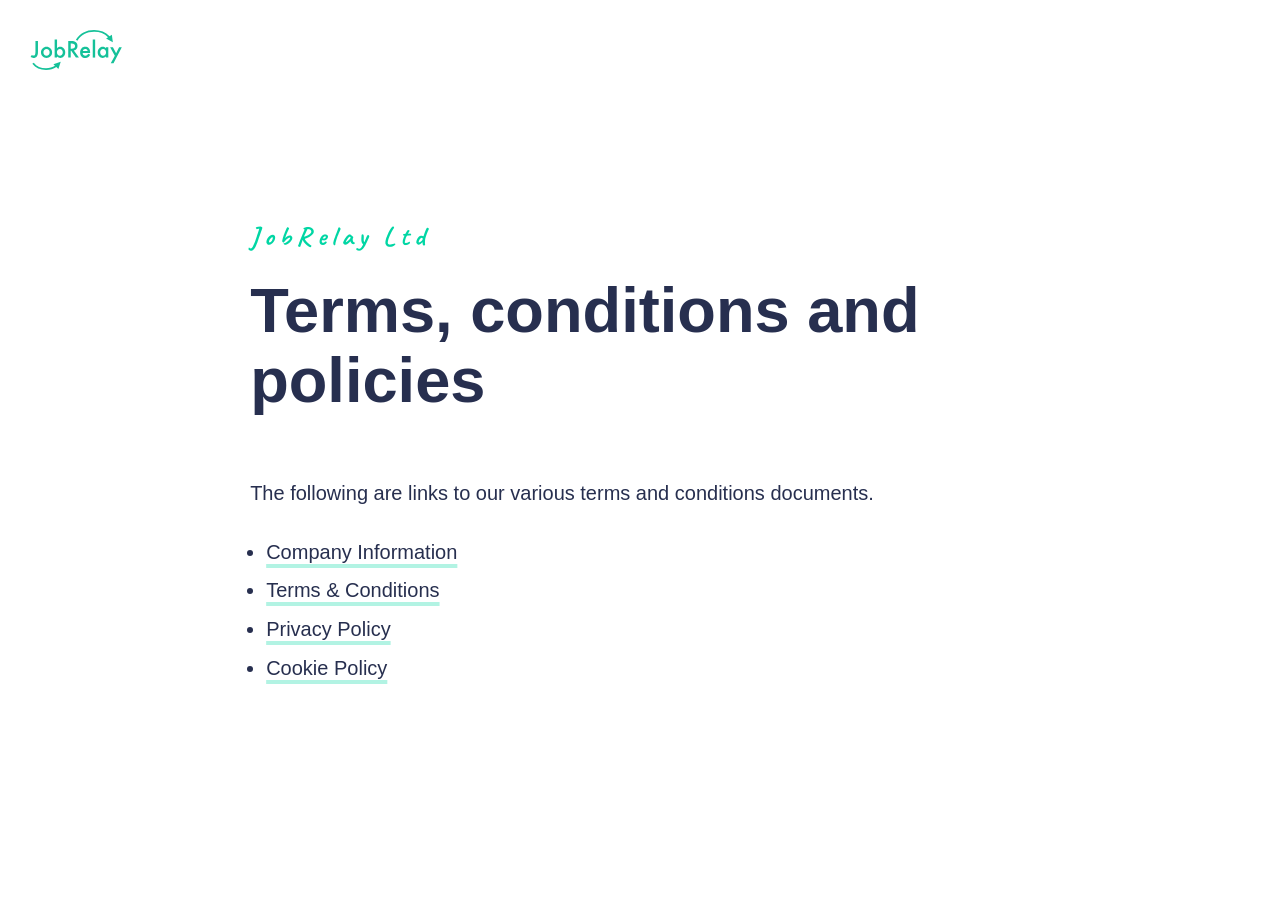
==== commit 6ab0f70e: "Remove unused links from index" ====
--- a/index.html
+++ b/index.html
@@ -27,7 +27,7 @@
 
 			<div class="site-info">
 
-				<a class="site-info__logo" href="/">
+				<a class="site-info__logo" href="index.html">
 
 					<svg width="502px" height="219px" viewBox="0 0 502 219" version="1.1" xmlns="http://www.w3.org/2000/svg" xmlns:xlink="http://www.w3.org/1999/xlink">
 						<title>jobrelay</title>
@@ -75,9 +75,7 @@
 			<li><a href="terms-conditions.html">Terms & Conditions</a></li>
 			<li><a href="privacy-policy.html">Privacy Policy</a></li>
 			<li><a href="cookie-policy.html">Cookie Policy</a></li>
-			<li><a href="data-processing-agreement.html">Data Processing Agreement</a></li>
-			<li><a href="retainer-terms.html">Retainer Terms</a></li>
-			<li><a href="website-warranty-terms.html">Website warranty</a></li>
+
 		</ul>
 
 	</main>
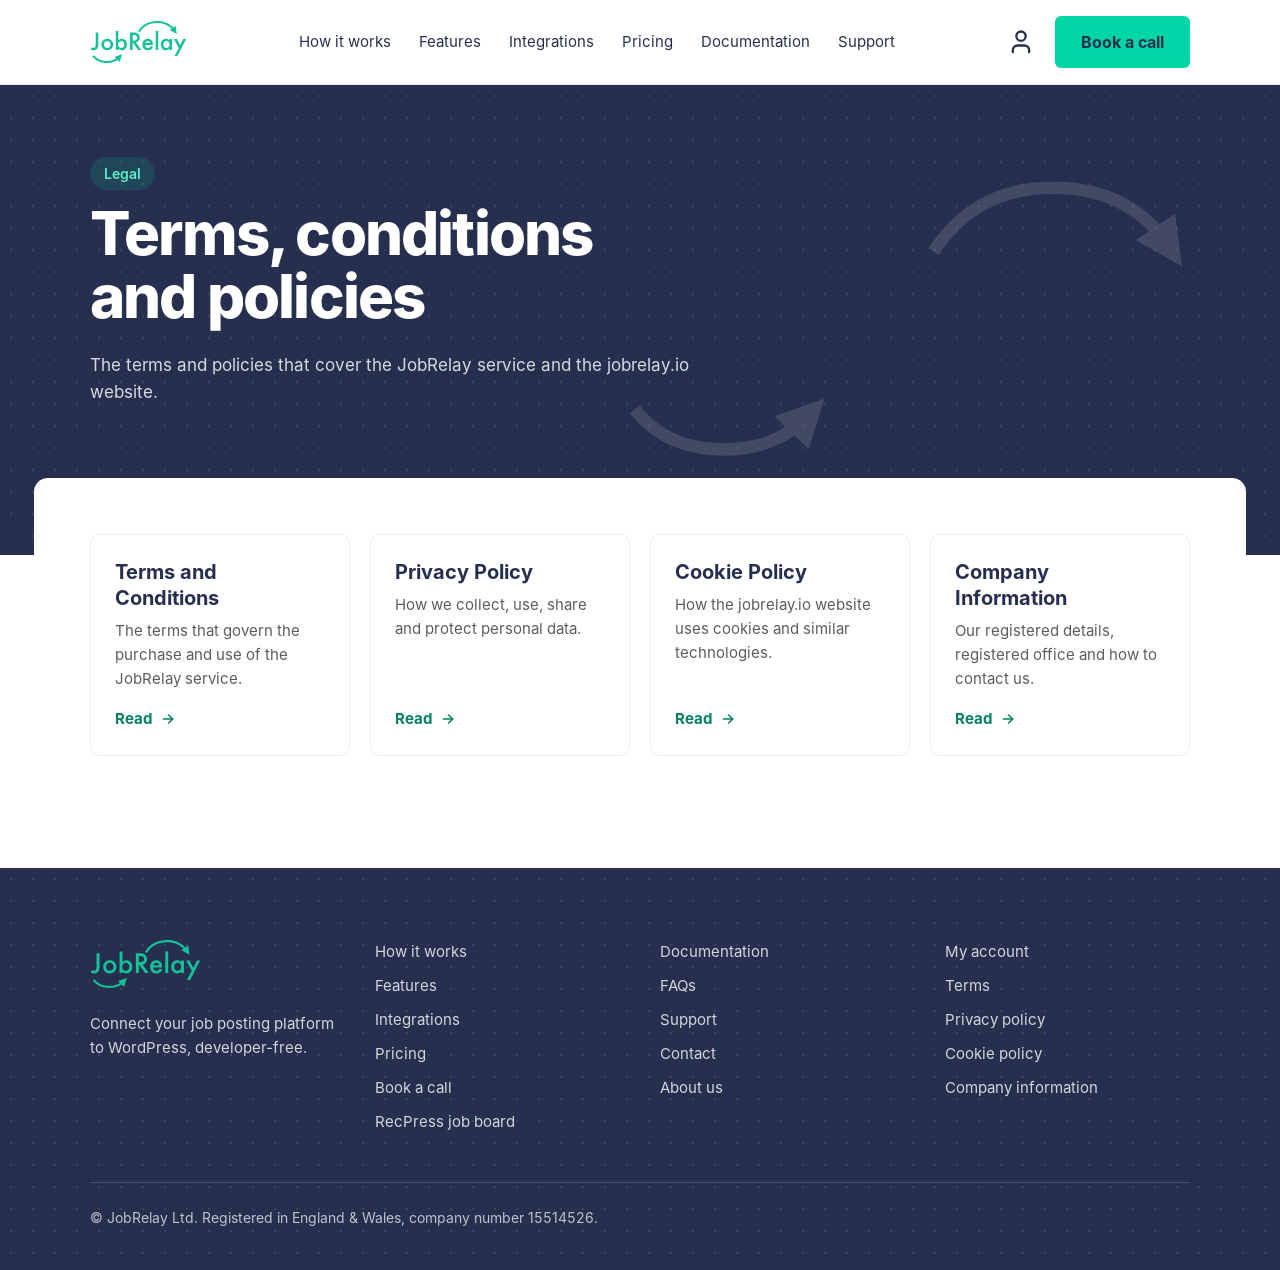
==== commit f4e501c9: "Restyle legal pages to match the new jobrelay.io design Rebuild the Terms, Privacy policy, Cookie po" ====
--- a/index.html
+++ b/index.html
@@ -1,84 +1,106 @@
 <!doctype html>
-
-<html lang="en">
+<html lang="en-GB">
 <head>
 	<meta charset="utf-8">
-	<title>JobRelay Ltd terms, conditions and policies</title>
-	<meta name="description" content="JobRelay Ltd terms, conditions and policies">
+	<meta name="viewport" content="width=device-width, initial-scale=1">
+	<title>Terms, conditions and policies | JobRelay</title>
+	<meta name="description" content="JobRelay Ltd terms and conditions, privacy policy, cookie policy and company information.">
 	<meta name="author" content="JobRelay Ltd">
-	<link rel="stylesheet" href="assets/css/block-library.css">
-	<link rel="stylesheet" href="assets/css/style.css">
-
-	<style id="global-styles-inline-css" type="text/css">
-		body{--wp--preset--color--black: #000000;--wp--preset--color--cyan-bluish-gray: #abb8c3;--wp--preset--color--white: #FFFFFF;--wp--preset--color--pale-pink: #f78da7;--wp--preset--color--vivid-red: #cf2e2e;--wp--preset--color--luminous-vivid-orange: #ff6900;--wp--preset--color--luminous-vivid-amber: #fcb900;--wp--preset--color--light-green-cyan: #7bdcb5;--wp--preset--color--vivid-green-cyan: #00d084;--wp--preset--color--pale-cyan-blue: #8ed1fc;--wp--preset--color--vivid-cyan-blue: #0693e3;--wp--preset--color--vivid-purple: #9b51e0;--wp--preset--color--brand-1: var(--color--brand-1);--wp--preset--color--brand-2: var(--color--brand-2);--wp--preset--color--brand-text: var(--color--brand-text);--wp--preset--color--sr-black: #333333;--wp--preset--color--black-80: #5C5C5C;--wp--preset--color--black-40: #ADADAD;--wp--preset--color--black-20: #D6D6D6;--wp--preset--color--black-10: #EBEBEB;--wp--preset--color--black-05: #F5F5F5;--wp--preset--gradient--vivid-cyan-blue-to-vivid-purple: linear-gradient(135deg,rgba(6,147,227,1) 0%,rgb(155,81,224) 100%);--wp--preset--gradient--light-green-cyan-to-vivid-green-cyan: linear-gradient(135deg,rgb(122,220,180) 0%,rgb(0,208,130) 100%);--wp--preset--gradient--luminous-vivid-amber-to-luminous-vivid-orange: linear-gradient(135deg,rgba(252,185,0,1) 0%,rgba(255,105,0,1) 100%);--wp--preset--gradient--luminous-vivid-orange-to-vivid-red: linear-gradient(135deg,rgba(255,105,0,1) 0%,rgb(207,46,46) 100%);--wp--preset--gradient--very-light-gray-to-cyan-bluish-gray: linear-gradient(135deg,rgb(238,238,238) 0%,rgb(169,184,195) 100%);--wp--preset--gradient--cool-to-warm-spectrum: linear-gradient(135deg,rgb(74,234,220) 0%,rgb(151,120,209) 20%,rgb(207,42,186) 40%,rgb(238,44,130) 60%,rgb(251,105,98) 80%,rgb(254,248,76) 100%);--wp--preset--gradient--blush-light-purple: linear-gradient(135deg,rgb(255,206,236) 0%,rgb(152,150,240) 100%);--wp--preset--gradient--blush-bordeaux: linear-gradient(135deg,rgb(254,205,165) 0%,rgb(254,45,45) 50%,rgb(107,0,62) 100%);--wp--preset--gradient--luminous-dusk: linear-gradient(135deg,rgb(255,203,112) 0%,rgb(199,81,192) 50%,rgb(65,88,208) 100%);--wp--preset--gradient--pale-ocean: linear-gradient(135deg,rgb(255,245,203) 0%,rgb(182,227,212) 50%,rgb(51,167,181) 100%);--wp--preset--gradient--electric-grass: linear-gradient(135deg,rgb(202,248,128) 0%,rgb(113,206,126) 100%);--wp--preset--gradient--midnight: linear-gradient(135deg,rgb(2,3,129) 0%,rgb(40,116,252) 100%);--wp--preset--gradient--simple-social-images: radial-gradient( circle farthest-corner at 10.2% 55.8%,  rgba(252,37,103,1) 0%, rgba(250,38,151,1) 46.2%, rgba(186,8,181,1) 90.1% );--wp--preset--duotone--dark-grayscale: url('#wp-duotone-dark-grayscale');--wp--preset--duotone--grayscale: url('#wp-duotone-grayscale');--wp--preset--duotone--purple-yellow: url('#wp-duotone-purple-yellow');--wp--preset--duotone--blue-red: url('#wp-duotone-blue-red');--wp--preset--duotone--midnight: url('#wp-duotone-midnight');--wp--preset--duotone--magenta-yellow: url('#wp-duotone-magenta-yellow');--wp--preset--duotone--purple-green: url('#wp-duotone-purple-green');--wp--preset--duotone--blue-orange: url('#wp-duotone-blue-orange');--wp--preset--font-size--small: var(--step--1);--wp--preset--font-size--medium: var(--step-1);--wp--preset--font-size--large: var(--step-2);--wp--preset--font-size--x-large: 42px;--wp--preset--font-size--tiny: var(--step--2);--wp--preset--font-size--normal: var(--step-0);--wp--preset--font-size--extra-large: var(--step-3);--wp--preset--font-size--huge: var(--step-4);--wp--preset--font-size--gigantic: var(--step-5);--wp--preset--font-family--inter: Inter, sans-serif;--wp--preset--font-family--cursive: 'Caveat', cursive;}body { margin: 0; }body{background-color: var(--wp--preset--color--white);color: var(--wp--preset--color--brand-text, var(--wp--preset--color--brand-2));font-family: var(--wp--preset--font-family--inter);font-size: var(--wp--preset--font-size--normal);line-height: 1.444;}.wp-site-blocks > .alignleft { float: left; margin-right: 2em; }.wp-site-blocks > .alignright { float: right; margin-left: 2em; }.wp-site-blocks > .aligncenter { justify-content: center; margin-left: auto; margin-right: auto; }h1{font-family: var(--wp--preset--font-family--museo);font-size: var(--wp--preset--font-size--huge);}h2{font-size: var(--wp--preset--font-size--large);font-weight: bold;}h3{font-size: var(--wp--preset--font-size--medium);font-weight: bold;}h4{font-size: var(--wp--preset--font-size--normal);font-weight: bold;}h5{font-size: var(--wp--preset--font-size--normal);}h6{font-size: var(--wp--preset--font-size--small);}.has-black-color{color: var(--wp--preset--color--black) !important;}.has-cyan-bluish-gray-color{color: var(--wp--preset--color--cyan-bluish-gray) !important;}.has-white-color{color: var(--wp--preset--color--white) !important;}.has-pale-pink-color{color: var(--wp--preset--color--pale-pink) !important;}.has-vivid-red-color{color: var(--wp--preset--color--vivid-red) !important;}.has-luminous-vivid-orange-color{color: var(--wp--preset--color--luminous-vivid-orange) !important;}.has-luminous-vivid-amber-color{color: var(--wp--preset--color--luminous-vivid-amber) !important;}.has-light-green-cyan-color{color: var(--wp--preset--color--light-green-cyan) !important;}.has-vivid-green-cyan-color{color: var(--wp--preset--color--vivid-green-cyan) !important;}.has-pale-cyan-blue-color{color: var(--wp--preset--color--pale-cyan-blue) !important;}.has-vivid-cyan-blue-color{color: var(--wp--preset--color--vivid-cyan-blue) !important;}.has-vivid-purple-color{color: var(--wp--preset--color--vivid-purple) !important;}.has-brand-1-color{color: var(--wp--preset--color--brand-1) !important;}.has-brand-2-color{color: var(--wp--preset--color--brand-2) !important;}.has-brand-text-color{color: var(--wp--preset--color--brand-text) !important;}.has-sr-black-color{color: var(--wp--preset--color--sr-black) !important;}.has-black-80-color{color: var(--wp--preset--color--black-80) !important;}.has-black-40-color{color: var(--wp--preset--color--black-40) !important;}.has-black-20-color{color: var(--wp--preset--color--black-20) !important;}.has-black-10-color{color: var(--wp--preset--color--black-10) !important;}.has-black-05-color{color: var(--wp--preset--color--black-05) !important;}.has-black-background-color{background-color: var(--wp--preset--color--black) !important;}.has-cyan-bluish-gray-background-color{background-color: var(--wp--preset--color--cyan-bluish-gray) !important;}.has-white-background-color{background-color: var(--wp--preset--color--white) !important;}.has-pale-pink-background-color{background-color: var(--wp--preset--color--pale-pink) !important;}.has-vivid-red-background-color{background-color: var(--wp--preset--color--vivid-red) !important;}.has-luminous-vivid-orange-background-color{background-color: var(--wp--preset--color--luminous-vivid-orange) !important;}.has-luminous-vivid-amber-background-color{background-color: var(--wp--preset--color--luminous-vivid-amber) !important;}.has-light-green-cyan-background-color{background-color: var(--wp--preset--color--light-green-cyan) !important;}.has-vivid-green-cyan-background-color{background-color: var(--wp--preset--color--vivid-green-cyan) !important;}.has-pale-cyan-blue-background-color{background-color: var(--wp--preset--color--pale-cyan-blue) !important;}.has-vivid-cyan-blue-background-color{background-color: var(--wp--preset--color--vivid-cyan-blue) !important;}.has-vivid-purple-background-color{background-color: var(--wp--preset--color--vivid-purple) !important;}.has-brand-1-background-color{background-color: var(--wp--preset--color--brand-1) !important;}.has-brand-2-background-color{background-color: var(--wp--preset--color--brand-2) !important;}.has-brand-text-background-color{background-color: var(--wp--preset--color--brand-text) !important;}.has-sr-black-background-color{background-color: var(--wp--preset--color--sr-black) !important;}.has-black-80-background-color{background-color: var(--wp--preset--color--black-80) !important;}.has-black-40-background-color{background-color: var(--wp--preset--color--black-40) !important;}.has-black-20-background-color{background-color: var(--wp--preset--color--black-20) !important;}.has-black-10-background-color{background-color: var(--wp--preset--color--black-10) !important;}.has-black-05-background-color{background-color: var(--wp--preset--color--black-05) !important;}.has-black-border-color{border-color: var(--wp--preset--color--black) !important;}.has-cyan-bluish-gray-border-color{border-color: var(--wp--preset--color--cyan-bluish-gray) !important;}.has-white-border-color{border-color: var(--wp--preset--color--white) !important;}.has-pale-pink-border-color{border-color: var(--wp--preset--color--pale-pink) !important;}.has-vivid-red-border-color{border-color: var(--wp--preset--color--vivid-red) !important;}.has-luminous-vivid-orange-border-color{border-color: var(--wp--preset--color--luminous-vivid-orange) !important;}.has-luminous-vivid-amber-border-color{border-color: var(--wp--preset--color--luminous-vivid-amber) !important;}.has-light-green-cyan-border-color{border-color: var(--wp--preset--color--light-green-cyan) !important;}.has-vivid-green-cyan-border-color{border-color: var(--wp--preset--color--vivid-green-cyan) !important;}.has-pale-cyan-blue-border-color{border-color: var(--wp--preset--color--pale-cyan-blue) !important;}.has-vivid-cyan-blue-border-color{border-color: var(--wp--preset--color--vivid-cyan-blue) !important;}.has-vivid-purple-border-color{border-color: var(--wp--preset--color--vivid-purple) !important;}.has-brand-1-border-color{border-color: var(--wp--preset--color--brand-1) !important;}.has-brand-2-border-color{border-color: var(--wp--preset--color--brand-2) !important;}.has-brand-text-border-color{border-color: var(--wp--preset--color--brand-text) !important;}.has-sr-black-border-color{border-color: var(--wp--preset--color--sr-black) !important;}.has-black-80-border-color{border-color: var(--wp--preset--color--black-80) !important;}.has-black-40-border-color{border-color: var(--wp--preset--color--black-40) !important;}.has-black-20-border-color{border-color: var(--wp--preset--color--black-20) !important;}.has-black-10-border-color{border-color: var(--wp--preset--color--black-10) !important;}.has-black-05-border-color{border-color: var(--wp--preset--color--black-05) !important;}.has-vivid-cyan-blue-to-vivid-purple-gradient-background{background: var(--wp--preset--gradient--vivid-cyan-blue-to-vivid-purple) !important;}.has-light-green-cyan-to-vivid-green-cyan-gradient-background{background: var(--wp--preset--gradient--light-green-cyan-to-vivid-green-cyan) !important;}.has-luminous-vivid-amber-to-luminous-vivid-orange-gradient-background{background: var(--wp--preset--gradient--luminous-vivid-amber-to-luminous-vivid-orange) !important;}.has-luminous-vivid-orange-to-vivid-red-gradient-background{background: var(--wp--preset--gradient--luminous-vivid-orange-to-vivid-red) !important;}.has-very-light-gray-to-cyan-bluish-gray-gradient-background{background: var(--wp--preset--gradient--very-light-gray-to-cyan-bluish-gray) !important;}.has-cool-to-warm-spectrum-gradient-background{background: var(--wp--preset--gradient--cool-to-warm-spectrum) !important;}.has-blush-light-purple-gradient-background{background: var(--wp--preset--gradient--blush-light-purple) !important;}.has-blush-bordeaux-gradient-background{background: var(--wp--preset--gradient--blush-bordeaux) !important;}.has-luminous-dusk-gradient-background{background: var(--wp--preset--gradient--luminous-dusk) !important;}.has-pale-ocean-gradient-background{background: var(--wp--preset--gradient--pale-ocean) !important;}.has-electric-grass-gradient-background{background: var(--wp--preset--gradient--electric-grass) !important;}.has-midnight-gradient-background{background: var(--wp--preset--gradient--midnight) !important;}.has-simple-social-images-gradient-background{background: var(--wp--preset--gradient--simple-social-images) !important;}.has-small-font-size{font-size: var(--wp--preset--font-size--small) !important;}.has-medium-font-size{font-size: var(--wp--preset--font-size--medium) !important;}.has-large-font-size{font-size: var(--wp--preset--font-size--large) !important;}.has-x-large-font-size{font-size: var(--wp--preset--font-size--x-large) !important;}.has-tiny-font-size{font-size: var(--wp--preset--font-size--tiny) !important;}.has-normal-font-size{font-size: var(--wp--preset--font-size--normal) !important;}.has-extra-large-font-size{font-size: var(--wp--preset--font-size--extra-large) !important;}.has-huge-font-size{font-size: var(--wp--preset--font-size--huge) !important;}.has-gigantic-font-size{font-size: var(--wp--preset--font-size--gigantic) !important;}.has-inter-font-family{font-family: var(--wp--preset--font-family--inter) !important;}.has-cursive-font-family{font-family: var(--wp--preset--font-family--cursive) !important;}
-	</style>
-
+	<link rel="canonical" href="https://legal.jobrelay.io/">
+	<link rel="preload" href="assets/fonts/inter/inter-400.woff2" as="font" type="font/woff2" crossorigin>
+	<link rel="preload" href="assets/fonts/inter/inter-800.woff2" as="font" type="font/woff2" crossorigin>
+	<link rel="stylesheet" href="assets/css/legal.css">
+	<script src="assets/js/legal.js" defer></script>
 </head>
-
 <body>
 
-	<header class="site-header" id="site-header">
+	<a class="skip-link" href="#main">Skip to content</a>
 
-		<div class="skip-link">
-			<a href="#main">Skip to content</a>
+	<header class="site-header">
+		<div class="wrap site-header__row">
+			<a class="site-header__logo" href="https://jobrelay.io/"><img src="assets/img/logo.svg" alt="JobRelay home" width="96" height="42"></a>
+
+			<button class="site-nav__toggle" type="button" aria-expanded="false" aria-controls="site-nav" aria-label="Open menu">
+				<svg class="icon-open" viewBox="0 0 24 24" fill="none" stroke="currentColor" stroke-width="2" stroke-linecap="round" aria-hidden="true"><path d="M4 7h16M4 12h16M4 17h16"/></svg>
+				<svg class="icon-close" viewBox="0 0 24 24" fill="none" stroke="currentColor" stroke-width="2" stroke-linecap="round" aria-hidden="true"><path d="M6 6l12 12M18 6L6 18"/></svg>
+			</button>
+
+			<nav class="site-nav" id="site-nav" aria-label="Main">
+				<ul class="site-nav__list">
+					<li><a href="https://jobrelay.io/how-does-jobrelay-work/">How it works</a></li>
+					<li><a href="https://jobrelay.io/features/">Features</a></li>
+					<li><a href="https://jobrelay.io/wordpress-integrations/">Integrations</a></li>
+					<li><a href="https://jobrelay.io/pricing/">Pricing</a></li>
+					<li><a href="https://jobrelay.io/docs/">Documentation</a></li>
+					<li><a href="https://jobrelay.io/support/">Support</a></li>
+					<li class="site-nav__mobile-only"><a href="https://jobrelay.io/my-account/">My account</a></li>
+					<li class="site-nav__mobile-only site-nav__button"><a class="button" href="https://jobrelay.io/book-a-consultation-call/">Book a call</a></li>
+				</ul>
+			</nav>
+
+			<div class="site-header__actions">
+				<a class="header-account" href="https://jobrelay.io/my-account/" title="My account">My account</a>
+				<a class="button" href="https://jobrelay.io/book-a-consultation-call/">Book a call</a>
+			</div>
+		</div>
+	</header>
+
+	<main id="main">
+		<section class="page-banner is-style-dots">
+			<div class="wrap">
+				<p class="banner-badge">Legal</p>
+				<h1>Terms, conditions and policies</h1>
+				<p class="banner-intro">The terms and policies that cover the JobRelay service and the jobrelay.io website.</p>
+			</div>
+		</section>
+
+		<div class="page-sheet">
+			<div class="wrap">
+				<ul class="legal-cards">
+					<li><a href="terms-conditions.html"><strong>Terms and Conditions</strong><span>The terms that govern the purchase and use of the JobRelay service.</span><em>Read</em></a></li>
+					<li><a href="privacy-policy.html"><strong>Privacy Policy</strong><span>How we collect, use, share and protect personal data.</span><em>Read</em></a></li>
+					<li><a href="cookie-policy.html"><strong>Cookie Policy</strong><span>How the jobrelay.io website uses cookies and similar technologies.</span><em>Read</em></a></li>
+					<li><a href="company-information.html"><strong>Company Information</strong><span>Our registered details, registered office and how to contact us.</span><em>Read</em></a></li>
+				</ul>
+			</div>
+		</div>
+	</main>
+
+	<footer class="site-footer is-style-dots">
+		<div class="wrap site-footer__grid">
+			<div>
+				<a class="site-footer__logo" href="https://jobrelay.io/"><img src="assets/img/logo.svg" alt="JobRelay home" width="110" height="48"></a>
+				<p>Connect your job posting platform to WordPress, developer-free.</p>
+			</div>
+
+			<ul class="footer-links">
+				<li><a href="https://jobrelay.io/how-does-jobrelay-work/">How it works</a></li>
+				<li><a href="https://jobrelay.io/features/">Features</a></li>
+				<li><a href="https://jobrelay.io/wordpress-integrations/">Integrations</a></li>
+				<li><a href="https://jobrelay.io/pricing/">Pricing</a></li>
+				<li><a href="https://jobrelay.io/book-a-consultation-call/">Book a call</a></li>
+				<li><a href="https://recpress.co.uk/">RecPress job board</a></li>
+			</ul>
+
+			<ul class="footer-links">
+				<li><a href="https://jobrelay.io/docs/">Documentation</a></li>
+				<li><a href="https://jobrelay.io/faqs/">FAQs</a></li>
+				<li><a href="https://jobrelay.io/support/">Support</a></li>
+				<li><a href="https://jobrelay.io/contact/">Contact</a></li>
+				<li><a href="https://jobrelay.io/about/">About us</a></li>
+			</ul>
+
+			<ul class="footer-links">
+				<li><a href="https://jobrelay.io/my-account/">My account</a></li>
+				<li><a href="terms-conditions.html">Terms</a></li>
+				<li><a href="privacy-policy.html">Privacy policy</a></li>
+				<li><a href="cookie-policy.html">Cookie policy</a></li>
+				<li><a href="company-information.html">Company information</a></li>
+			</ul>
 		</div>
 
-		<div class="site-header__inner">
-
-			<div class="site-info">
-
-				<a class="site-info__logo" href="index.html">
-
-					<svg width="502px" height="219px" viewBox="0 0 502 219" version="1.1" xmlns="http://www.w3.org/2000/svg" xmlns:xlink="http://www.w3.org/1999/xlink">
-						<title>jobrelay</title>
-						<g id="Page-1" stroke="none" stroke-width="1" fill="none" fill-rule="evenodd">
-							<g id="Artboard" transform="translate(-349.000000, -257.000000)" fill="#15C199">
-								<g id="jobrelay" transform="translate(352.000000, 257.000000)">
-									<g id="JobRelay" class="logo-text" transform="translate(0.000000, 52.035156)">
-										<path d="M40.6054688,8.49609375 L40.6054688,67.03125 C40.6054688,74.0234375 40.1171875,79.2382812 39.140625,82.6757812 C38.1640625,86.5820312 36.5039062,89.8828125 34.1601562,92.578125 C29.5898438,97.9296875 23.5351562,100.605469 15.9960938,100.605469 C10.2929688,100.605469 4.9609375,99.1210938 0,96.1523438 L6.6796875,84.4921875 C10,86.71875 13.1054688,87.8320312 15.9960938,87.8320312 C20.0585938,87.8320312 22.8710938,86.2890625 24.4335938,83.203125 C26.0742188,80.1171875 26.8945312,74.7265625 26.8945312,67.03125 L26.8945312,8.49609375 L40.6054688,8.49609375 Z" id="Path"></path>
-										<path d="M57.0703125,70.0195312 C57.0703125,61.7773438 60.0195312,54.765625 65.9179688,48.984375 C71.8164062,43.203125 79.0039062,40.3125 87.4804688,40.3125 C95.9960938,40.3125 103.222656,43.2226562 109.160156,49.0429688 C115.019531,54.8632812 117.949219,62.0117188 117.949219,70.4882812 C117.949219,79.0429688 115,86.2109375 109.101562,91.9921875 C103.164062,97.734375 95.8789062,100.605469 87.2460938,100.605469 C78.6914062,100.605469 71.5234375,97.6757812 65.7421875,91.8164062 C59.9609375,86.0351562 57.0703125,78.7695312 57.0703125,70.0195312 Z M70.546875,70.2539062 C70.546875,75.9570312 72.0703125,80.46875 75.1171875,83.7890625 C78.2421875,87.1484375 82.3632812,88.828125 87.4804688,88.828125 C92.6367188,88.828125 96.7578125,87.1679688 99.84375,83.8476562 C102.929688,80.5273438 104.472656,76.09375 104.472656,70.546875 C104.472656,65 102.929688,60.5664062 99.84375,57.2460938 C96.71875,53.8867188 92.5976562,52.2070312 87.4804688,52.2070312 C82.4414062,52.2070312 78.359375,53.8867188 75.234375,57.2460938 C72.109375,60.6054688 70.546875,64.9414062 70.546875,70.2539062 Z" id="Shape"></path>
-										<path d="M145.078125,0 L145.078125,48.515625 C150.351562,43.046875 156.328125,40.3125 163.007812,40.3125 C170.703125,40.3125 177.109375,43.1835938 182.226562,48.9257812 C187.34375,54.6289062 189.902344,61.7382812 189.902344,70.2539062 C189.902344,79.0429688 187.324219,86.3085938 182.167969,92.0507812 C177.050781,97.7539062 170.585938,100.605469 162.773438,100.605469 C156.171875,100.605469 150.273438,98.0664062 145.078125,92.9882812 L145.078125,98.9648438 L131.894531,98.9648438 L131.894531,0 L145.078125,0 Z M176.425781,70.8398438 C176.425781,65.3710938 174.941406,60.9179688 171.972656,57.4804688 C168.964844,53.9648438 165.195312,52.2070312 160.664062,52.2070312 C155.820312,52.2070312 151.875,53.90625 148.828125,57.3046875 C145.820312,60.6640625 144.316406,65.0390625 144.316406,70.4296875 C144.316406,75.9765625 145.800781,80.4101562 148.769531,83.7304688 C151.738281,87.1289062 155.644531,88.828125 160.488281,88.828125 C165.058594,88.828125 168.847656,87.1289062 171.855469,83.7304688 C174.902344,80.2929688 176.425781,75.9960938 176.425781,70.8398438 Z" id="Shape"></path>
-										<path d="M237.011719,60.4101563 L265.019531,98.9648438 L248.320312,98.9648438 L222.480469,61.9335938 L220.019531,61.9335938 L220.019531,98.9648438 L206.367188,98.9648438 L206.367188,8.49609375 L222.363281,8.49609375 C234.316406,8.49609375 242.949219,10.7421875 248.261719,15.234375 C254.121094,20.234375 257.050781,26.8359375 257.050781,35.0390625 C257.050781,41.4453125 255.214844,46.953125 251.542969,51.5625 C247.871094,56.171875 243.027344,59.1210938 237.011719,60.4101563 Z M220.019531,50.0390625 L224.355469,50.0390625 C237.285156,50.0390625 243.75,45.0976562 243.75,35.2148438 C243.75,25.9570312 237.460938,21.328125 224.882812,21.328125 L220.019531,21.328125 L220.019531,50.0390625 Z" id="Shape"></path>
-										<path d="M326.132812,73.5351562 L285.234375,73.5351562 C285.585938,78.2226562 287.109375,81.953125 289.804688,84.7265625 C292.5,87.4609375 295.957031,88.828125 300.175781,88.828125 C303.457031,88.828125 306.171875,88.046875 308.320312,86.484375 C310.429688,84.921875 312.832031,82.03125 315.527344,77.8125 L326.660156,84.0234375 C324.941406,86.953125 323.125,89.4628906 321.210938,91.5527344 C319.296875,93.6425781 317.246094,95.3613281 315.058594,96.7089844 C312.871094,98.0566406 310.507812,99.0429688 307.96875,99.6679688 C305.429688,100.292969 302.675781,100.605469 299.707031,100.605469 C291.191406,100.605469 284.355469,97.8710938 279.199219,92.4023438 C274.042969,86.8945312 271.464844,79.5898438 271.464844,70.4882812 C271.464844,61.4648438 273.964844,54.1601562 278.964844,48.5742188 C284.003906,43.0664062 290.683594,40.3125 299.003906,40.3125 C307.402344,40.3125 314.042969,42.9882812 318.925781,48.3398438 C323.769531,53.6523438 326.191406,61.015625 326.191406,70.4296875 L326.132812,73.5351562 Z M312.597656,62.7539062 C310.761719,55.7226562 306.328125,52.2070312 299.296875,52.2070312 C297.695312,52.2070312 296.191406,52.4511719 294.785156,52.9394531 C293.378906,53.4277344 292.099609,54.1308594 290.947266,55.0488281 C289.794922,55.9667969 288.808594,57.0703125 287.988281,58.359375 C287.167969,59.6484375 286.542969,61.1132812 286.113281,62.7539062 L312.597656,62.7539062 Z" id="Shape"></path>
-										<polygon id="Path" points="353.730469 0 353.730469 98.9648438 340.546875 98.9648438 340.546875 0"></polygon>
-										<path d="M412.5,41.8945312 L425.742188,41.8945312 L425.742188,98.9648438 L412.5,98.9648438 L412.5,92.9882812 C407.070312,98.0664062 401.230469,100.605469 394.980469,100.605469 C387.089844,100.605469 380.566406,97.7539062 375.410156,92.0507812 C370.292969,86.2304688 367.734375,78.9648438 367.734375,70.2539062 C367.734375,61.6992188 370.292969,54.5703125 375.410156,48.8671875 C380.527344,43.1640625 386.933594,40.3125 394.628906,40.3125 C401.269531,40.3125 407.226562,43.046875 412.5,48.515625 L412.5,41.8945312 Z M381.210938,70.2539062 C381.210938,75.7226562 382.675781,80.1757812 385.605469,83.6132812 C388.613281,87.0898438 392.402344,88.828125 396.972656,88.828125 C401.855469,88.828125 405.800781,87.1484375 408.808594,83.7890625 C411.816406,80.3125 413.320312,75.8984375 413.320312,70.546875 C413.320312,65.1953125 411.816406,60.78125 408.808594,57.3046875 C405.800781,53.90625 401.894531,52.2070312 397.089844,52.2070312 C392.558594,52.2070312 388.769531,53.9257812 385.722656,57.3632812 C382.714844,60.8398438 381.210938,65.1367188 381.210938,70.2539062 Z" id="Shape"></path>
-										<polygon id="Path" points="461.425781 88.359375 435.761719 41.8945312 451.054688 41.8945312 468.515625 74.7070312 484.804688 41.8945312 499.6875 41.8945312 454.21875 130.019531 439.160156 130.019531"></polygon>
-									</g>
-									<g id="Group-2" class="logo-shape" transform="translate(9.657590, 173.332544)" fill-rule="nonzero">
-										<path d="M155.540919,2.13162821e-14 L142.811357,40.5334215 L131.511782,29.6219705 C116.090416,40.3114604 97.2696212,45.6674562 75.1975135,45.6674562 C43.1075189,45.6674562 17.8899562,34.3462707 0,11.7730503 L7.83716404,5.56186207 C23.7618247,25.6553084 46.0635497,35.6674562 75.1975135,35.6674562 C94.4595272,35.6674562 110.735008,31.2909104 124.155505,22.5178338 L115.476445,14.1364034 L155.540919,2.13162821e-14 Z" id="Path"></path>
-									</g>
-									<g id="Group" class="logo-shape" transform="translate(248.187987, 0.000000)" fill-rule="nonzero">
-										<path d="M99.8120129,0 C134.612122,0 162.945546,11.3759339 184.520365,33.9994356 L196.939062,25.623621 L202.436678,67.7517139 L165.435634,46.8729513 L176.100384,39.6794251 C156.569301,19.853054 131.231005,10 99.8120129,10 C59.5497997,10 29.2794079,26.1800368 8.424807,58.793242 L0,53.4059767 C22.7131075,17.8863694 56.1757885,0 99.8120129,0 Z" id="Path"></path>
-									</g>
-								</g>
-							</g>
-						</g>
-					</svg>
-				</a>
-
-			</div>
-
-		</div><!-- // site-header__inner -->
-
-	</header>
-
-	<main id="main" class="entry-content">
-
-		<p class="is-style-eyebrow">JobRelay Ltd</p>
-
-		<h1>Terms, conditions and policies</h1>
-
-		<p>The following are links to our various terms and conditions documents.</p>
-
-		<ul>
-			<li><a href="company-information.html">Company Information</a></li>
-			<li><a href="terms-conditions.html">Terms & Conditions</a></li>
-			<li><a href="privacy-policy.html">Privacy Policy</a></li>
-			<li><a href="cookie-policy.html">Cookie Policy</a></li>
-
-		</ul>
-
-	</main>
+		<p class="wrap footer-legal">&copy; JobRelay Ltd. Registered in England &amp; Wales, company number 15514526.</p>
+	</footer>
 
 </body>
-</html>+</html>
--- a/assets/css/legal.css
+++ b/assets/css/legal.css
@@ -0,0 +1,912 @@
+/**
+ * JobRelay legal pages.
+ *
+ * Matches the jobrelay.io block theme: the colours, type scale, spacing
+ * and radii below come from the theme's theme.json, and the header,
+ * banner, sheet, links and footer follow its assets/css/theme.css.
+ */
+
+/* ---------- Fonts ---------- */
+
+@font-face {
+	font-display: swap;
+	font-family: Inter;
+	font-style: normal;
+	font-weight: 400;
+	src: url("../fonts/inter/inter-400.woff2") format("woff2");
+}
+
+@font-face {
+	font-display: swap;
+	font-family: Inter;
+	font-style: normal;
+	font-weight: 500;
+	src: url("../fonts/inter/inter-500.woff2") format("woff2");
+}
+
+@font-face {
+	font-display: swap;
+	font-family: Inter;
+	font-style: normal;
+	font-weight: 600;
+	src: url("../fonts/inter/inter-600.woff2") format("woff2");
+}
+
+@font-face {
+	font-display: swap;
+	font-family: Inter;
+	font-style: normal;
+	font-weight: 700;
+	src: url("../fonts/inter/inter-700.woff2") format("woff2");
+}
+
+@font-face {
+	font-display: swap;
+	font-family: Inter;
+	font-style: normal;
+	font-weight: 800;
+	src: url("../fonts/inter/inter-800.woff2") format("woff2");
+}
+
+/* ---------- Design tokens (theme.json) ---------- */
+
+:root {
+	--navy: #272F4F;
+	--mint: #00D6A5;
+	--mint-dark: #00805F;
+	--mint-light: #E3FAF3;
+	--white: #FFFFFF;
+	--grey-light: #F5F5F5;
+	--grey: #EBEBEB;
+	--grey-dark: #5C5C5C;
+
+	--space-20: 8px;
+	--space-30: 12px;
+	--space-40: 20px;
+	--space-50: 32px;
+	--space-60: clamp(40px, 5vw, 56px);
+	--space-70: clamp(48px, 6vw, 72px);
+	--space-80: clamp(72px, 9vw, 112px);
+
+	--font-x-small: 14px;
+	--font-small: 15px;
+	--font-medium: 17px;
+	--font-large: clamp(18px, 1.2vw + 13px, 19px);
+	--font-x-large: clamp(21px, 1vw + 17px, 24px);
+	--font-xx-large: clamp(32px, 2.5vw + 22px, 44px);
+	--font-huge: clamp(40px, 4vw + 24px, 60px);
+
+	--radius-small: 4px;
+	--radius-medium: 6px;
+	--radius-large: 10px;
+	--radius-x-large: 14px;
+
+	--content-size: 760px;
+	--wide-size: 1100px;
+	--gutter: var(--space-40);
+	--sheet-overlap: clamp(48px, 6vw, 80px);
+}
+
+/* ---------- Base ---------- */
+
+*,
+*::before,
+*::after {
+	box-sizing: border-box;
+}
+
+html {
+	-webkit-text-size-adjust: 100%;
+	scroll-behavior: smooth;
+}
+
+@media (prefers-reduced-motion: reduce) {
+	html {
+		scroll-behavior: auto;
+	}
+}
+
+body {
+	background-color: var(--white);
+	color: var(--navy);
+	font-family: Inter, "Helvetica Neue", Helvetica, Arial, sans-serif;
+	font-size: var(--font-medium);
+	line-height: 1.6;
+	margin: 0;
+	-webkit-font-smoothing: antialiased;
+}
+
+img {
+	display: block;
+	height: auto;
+	max-width: 100%;
+}
+
+a {
+	color: var(--navy);
+}
+
+a:hover {
+	color: #00A07B;
+}
+
+:focus-visible {
+	outline: 2px solid var(--mint-dark);
+	outline-offset: 2px;
+}
+
+h1,
+h2,
+h3,
+h4 {
+	font-weight: 800;
+	letter-spacing: -0.025em;
+	line-height: 1.12;
+	margin: 0;
+}
+
+h1 {
+	font-size: var(--font-huge);
+	letter-spacing: -0.03em;
+	line-height: 1.05;
+}
+
+h2 {
+	font-size: var(--font-xx-large);
+}
+
+h3 {
+	font-size: 20px;
+	font-weight: 700;
+	letter-spacing: 0;
+	line-height: 1.3;
+}
+
+h4 {
+	font-size: var(--font-large);
+	font-weight: 700;
+	letter-spacing: 0;
+}
+
+/* Wide area: lines up with the header, banner and footer. */
+.wrap {
+	margin-inline: auto;
+	max-width: var(--wide-size);
+	width: 100%;
+}
+
+.skip-link {
+	background: var(--mint);
+	border-radius: var(--radius-medium);
+	color: var(--navy);
+	font-weight: 700;
+	left: var(--gutter);
+	padding: 10px 16px;
+	position: absolute;
+	top: -100px;
+	z-index: 100;
+}
+
+.skip-link:focus {
+	top: 12px;
+}
+
+/* ---------- Header ---------- */
+
+.site-header {
+	background-color: var(--white);
+	border-bottom: 1px solid var(--grey);
+	padding: 16px var(--gutter);
+	position: relative;
+	z-index: 10;
+}
+
+.site-header__row {
+	align-items: center;
+	display: flex;
+	gap: 16px 32px;
+	justify-content: space-between;
+}
+
+.site-header__logo {
+	flex-shrink: 0;
+}
+
+.site-header__logo img {
+	width: 96px;
+}
+
+.site-nav__list {
+	display: flex;
+	flex-wrap: wrap;
+	gap: 8px 28px;
+	list-style: none;
+	margin: 0;
+	padding: 0;
+}
+
+.site-nav__list a {
+	font-size: var(--font-small);
+	text-decoration: none;
+}
+
+.site-header__actions {
+	align-items: center;
+	display: flex;
+	gap: 20px;
+}
+
+/*
+ * My account, shown as a person icon. The text stays for screen readers;
+ * the icon is a CSS mask so it takes the link colour.
+ */
+.header-account {
+	border-radius: 50%;
+	color: var(--navy);
+	display: block;
+	height: 28px;
+	overflow: hidden;
+	position: relative;
+	text-indent: 100%;
+	transition: color 0.2s ease;
+	white-space: nowrap;
+	width: 28px;
+}
+
+.header-account::before {
+	background-color: currentColor;
+	content: "";
+	inset: 0;
+	-webkit-mask: url("data:image/svg+xml,%3Csvg xmlns='http://www.w3.org/2000/svg' viewBox='0 0 24 24' fill='none' stroke='black' stroke-width='2' stroke-linecap='round' stroke-linejoin='round'%3E%3Ccircle cx='12' cy='7' r='4'/%3E%3Cpath d='M19 21v-2a4 4 0 0 0-4-4H9a4 4 0 0 0-4 4v2'/%3E%3C/svg%3E") no-repeat center / contain;
+	mask: url("data:image/svg+xml,%3Csvg xmlns='http://www.w3.org/2000/svg' viewBox='0 0 24 24' fill='none' stroke='black' stroke-width='2' stroke-linecap='round' stroke-linejoin='round'%3E%3Ccircle cx='12' cy='7' r='4'/%3E%3Cpath d='M19 21v-2a4 4 0 0 0-4-4H9a4 4 0 0 0-4 4v2'/%3E%3C/svg%3E") no-repeat center / contain;
+	position: absolute;
+}
+
+.header-account:is(:hover, :focus-visible) {
+	color: var(--mint-dark);
+}
+
+/* Burger button: only below 1024px. */
+.site-nav__toggle {
+	align-items: center;
+	background: none;
+	border: 0;
+	color: var(--navy);
+	cursor: pointer;
+	display: none;
+	height: 40px;
+	justify-content: center;
+	margin-right: -8px;
+	padding: 0;
+	width: 40px;
+}
+
+.site-nav__toggle svg {
+	height: 24px;
+	width: 24px;
+}
+
+.site-nav__toggle .icon-close,
+.site-nav__toggle[aria-expanded="true"] .icon-open {
+	display: none;
+}
+
+.site-nav__toggle[aria-expanded="true"] .icon-close {
+	display: block;
+}
+
+.site-nav__mobile-only {
+	display: none;
+}
+
+/* Wide screens: a mint line swipes in under the links on hover. */
+@media (min-width: 1024px) {
+	.site-nav__list a {
+		background-image: linear-gradient(var(--mint), var(--mint));
+		background-position: 0 100%;
+		background-repeat: no-repeat;
+		background-size: 0% 2px;
+		color: var(--navy);
+		padding-bottom: 4px;
+		transition: background-size 0.4s cubic-bezier(0.65, 0, 0.35, 1);
+	}
+
+	.site-nav__list a:is(:hover, :focus-visible) {
+		background-size: 100% 2px;
+	}
+}
+
+/*
+ * Below 1024px the header is the logo and the burger. The menu opens
+ * as a panel under the header, with My account and Book a call in it.
+ */
+@media (max-width: 1023px) {
+	.site-nav__toggle {
+		display: flex;
+	}
+
+	.site-header__actions {
+		display: none;
+	}
+
+	.site-nav {
+		background: var(--white);
+		border-bottom: 1px solid var(--grey);
+		box-shadow: 0 16px 32px rgba(39, 47, 79, 0.08);
+		display: none;
+		left: 0;
+		padding: 8px var(--gutter) var(--space-50);
+		position: absolute;
+		right: 0;
+		top: 100%;
+	}
+
+	.site-nav.is-open {
+		display: block;
+	}
+
+	.site-nav__list {
+		flex-direction: column;
+		gap: 0;
+	}
+
+	.site-nav__list li {
+		border-bottom: 1px solid var(--grey);
+	}
+
+	.site-nav__list a {
+		display: block;
+		font-size: var(--font-medium);
+		font-weight: 600;
+		padding: 14px 0;
+	}
+
+	.site-nav__mobile-only {
+		display: block;
+	}
+
+	.site-nav__list .site-nav__button {
+		border-bottom: 0;
+		margin-top: var(--space-50);
+	}
+
+	.site-nav__list .site-nav__button a {
+		text-align: center;
+	}
+}
+
+/* ---------- Buttons ---------- */
+
+/* Mint button; a slightly deeper mint swipes in from the left on hover. */
+.button {
+	background-color: var(--mint);
+	background-image: linear-gradient(#00c496, #00c496);
+	background-position: left center;
+	background-repeat: no-repeat;
+	background-size: 0% 100%;
+	border-radius: var(--radius-medium);
+	color: var(--navy);
+	display: inline-block;
+	font-size: 16px;
+	font-weight: 700;
+	line-height: 1.5;
+	padding: 14px 26px;
+	text-decoration: none;
+	transition: background-size 0.4s cubic-bezier(0.65, 0, 0.35, 1), transform 0.2s ease;
+}
+
+.button:is(:hover, :focus-visible) {
+	background-size: 100% 100%;
+	color: var(--navy);
+	transform: translate(1px, -1px);
+}
+
+@media (prefers-reduced-motion: reduce) {
+	.button {
+		transition: none;
+	}
+}
+
+/* ---------- Banner ---------- */
+
+/* Faint white dot grid over a navy background. */
+.is-style-dots {
+	isolation: isolate;
+	position: relative;
+}
+
+.is-style-dots::before {
+	background-image: radial-gradient(rgba(255, 255, 255, 0.09) 1px, transparent 1.4px);
+	background-size: 22px 22px;
+	content: "";
+	inset: 0;
+	pointer-events: none;
+	position: absolute;
+	z-index: -1;
+}
+
+/*
+ * Navy page title banner with the relay arrows from the logo on the
+ * right. The extra bottom padding makes room for the white sheet that
+ * overlaps it (see .page-sheet).
+ */
+.page-banner {
+	background-color: var(--navy);
+	color: var(--white);
+	overflow: hidden;
+	padding: var(--space-70) var(--gutter) calc(var(--space-70) + var(--sheet-overlap));
+}
+
+.page-banner::after {
+	aspect-ratio: 460 / 222;
+	background: url("../img/relay-mark.svg") no-repeat center / contain;
+	content: "";
+	height: 110%;
+	max-width: 45%;
+	opacity: 0.12;
+	pointer-events: none;
+	position: absolute;
+	right: max(var(--gutter), calc((100% - var(--wide-size)) / 2));
+	top: 50%;
+	transform: translateY(-50%);
+	z-index: -1;
+}
+
+@media (max-width: 781px) {
+	.page-banner::after {
+		display: none;
+	}
+}
+
+.page-banner .wrap > * + * {
+	margin-top: 24px;
+}
+
+.page-banner h1 {
+	max-width: var(--content-size);
+	text-wrap: balance;
+}
+
+/* Pill above the title, like the "Documentation" badge on the site. */
+.banner-badge {
+	background: rgba(0, 214, 165, 0.14);
+	border-radius: 999px;
+	color: #5BF0CB;
+	display: inline-block;
+	font-size: var(--font-x-small);
+	font-weight: 600;
+	line-height: 1.5;
+	margin: 0 0 12px;
+	padding: 6px 14px;
+	text-decoration: none;
+	transition: background-color 0.2s ease;
+}
+
+a.banner-badge:is(:hover, :focus-visible) {
+	background: rgba(0, 214, 165, 0.24);
+	color: #5BF0CB;
+}
+
+.page-banner .wrap > .banner-badge + h1 {
+	margin-top: 0;
+}
+
+.banner-intro {
+	color: rgba(255, 255, 255, 0.82);
+	font-size: var(--font-medium);
+	margin-bottom: 0;
+	max-width: 620px;
+}
+
+.banner-updated {
+	font-size: var(--font-small);
+	margin-bottom: 0;
+	opacity: 0.8;
+}
+
+/* Banner entrance: contents fade in and rise, one after another. */
+@media (prefers-reduced-motion: no-preference) {
+	.page-banner .wrap > * {
+		animation: banner-in 0.7s cubic-bezier(0.22, 1, 0.36, 1) both;
+	}
+
+	.page-banner .wrap > :nth-child(2) {
+		animation-delay: 0.08s;
+	}
+
+	.page-banner .wrap > :nth-child(n + 3) {
+		animation-delay: 0.16s;
+	}
+
+	.page-banner::after {
+		animation: fade-in 1.2s ease 0.2s both;
+	}
+}
+
+@keyframes banner-in {
+	from {
+		opacity: 0;
+		transform: translateY(12px);
+	}
+}
+
+@keyframes fade-in {
+	from {
+		opacity: 0;
+	}
+}
+
+/* ---------- Sheet ---------- */
+
+/*
+ * The content sits on a white panel with rounded top corners that
+ * overlaps the bottom of the banner, as on the site's pages.
+ */
+.page-sheet {
+	margin-top: calc(-1 * var(--sheet-overlap));
+	padding: var(--space-60) var(--gutter) var(--space-80);
+	position: relative;
+	z-index: 1;
+}
+
+.page-sheet::before {
+	background-color: var(--white);
+	border-radius: var(--radius-x-large) var(--radius-x-large) 0 0;
+	content: "";
+	height: calc(var(--sheet-overlap) + 1px);
+	left: max(0px, calc((100% - var(--wide-size)) / 2 - var(--space-60)));
+	position: absolute;
+	right: max(0px, calc((100% - var(--wide-size)) / 2 - var(--space-60)));
+	top: 0;
+	z-index: -1;
+}
+
+/* Contents list beside the text on wide screens, above it on phones. */
+.legal-layout {
+	display: grid;
+	gap: var(--space-50) var(--space-70);
+	grid-template-columns: minmax(0, var(--content-size));
+}
+
+@media (min-width: 960px) {
+	.legal-layout--toc {
+		grid-template-columns: minmax(0, var(--content-size)) 260px;
+		justify-content: space-between;
+	}
+
+	.legal-layout--toc .legal-toc {
+		grid-column: 2;
+		grid-row: 1;
+	}
+}
+
+/* ---------- Content ---------- */
+
+.legal-content > * {
+	margin-bottom: 0;
+	margin-top: 24px;
+}
+
+.legal-content > :first-child {
+	margin-top: 0;
+}
+
+.legal-content > h2 {
+	margin-top: var(--space-70);
+	scroll-margin-top: 24px;
+}
+
+.legal-content > h3 {
+	margin-top: var(--space-50);
+	scroll-margin-top: 24px;
+}
+
+.legal-content > :is(h2, h3) + :is(h2, h3) {
+	margin-top: var(--space-40);
+}
+
+.legal-content > h2:first-child {
+	margin-top: 0;
+}
+
+/*
+ * Numbered sections: a small mint "01" above each heading, as the
+ * original pages numbered their sections.
+ */
+.legal-content {
+	counter-reset: section;
+}
+
+.legal-content .is-style-section-title-count {
+	counter-increment: section;
+	font-size: clamp(26px, 1.5vw + 20px, 32px);
+}
+
+.legal-content .is-style-section-title-count::before {
+	color: var(--mint-dark);
+	content: counter(section, decimal-leading-zero);
+	display: block;
+	font-size: var(--font-x-small);
+	font-weight: 700;
+	letter-spacing: 0.08em;
+	margin-bottom: 10px;
+}
+
+/* Lists: space between items, but not after the last one. */
+.legal-content :where(ul, ol) {
+	padding-left: 1.3em;
+}
+
+.legal-content :where(ul, ol) > li + li,
+.legal-content li > :where(ul, ol) {
+	margin-top: var(--space-20);
+}
+
+.legal-content li::marker {
+	color: var(--mint-dark);
+}
+
+.legal-content ol > li::marker {
+	font-weight: 700;
+}
+
+.legal-content address {
+	background-color: var(--grey-light);
+	border-radius: var(--radius-large);
+	font-style: normal;
+	padding: 20px 24px;
+}
+
+/*
+ * Links: navy text with a soft mint underline. On hover a solid mint
+ * line swipes across from the left.
+ */
+.legal-content a,
+.legal-cards a {
+	background-image:
+		linear-gradient(var(--mint), var(--mint)),
+		linear-gradient(rgba(0, 214, 165, 0.35), rgba(0, 214, 165, 0.35));
+	background-position: 0 100%, 0 100%;
+	background-repeat: no-repeat;
+	background-size: 0% 3px, 100% 3px;
+	color: var(--navy);
+	overflow-wrap: anywhere;
+	padding-bottom: 2px;
+	text-decoration: none;
+	transition: background-size 0.4s cubic-bezier(0.65, 0, 0.35, 1), color 0.15s ease;
+}
+
+.legal-content a:is(:hover, :focus-visible) {
+	background-size: 100% 3px, 100% 3px;
+	color: var(--navy);
+}
+
+@media (prefers-reduced-motion: reduce) {
+	.legal-content a {
+		transition: color 0.15s ease;
+	}
+}
+
+/* ---------- Contents list ---------- */
+
+/*
+ * White card with a grey border. A grey line runs down the left and the
+ * section you're reading gets a mint marker (set by assets/js/legal.js).
+ * On wide screens it stays in view as you scroll.
+ */
+.legal-toc {
+	align-self: start;
+	background-color: var(--white);
+	border: 1px solid var(--grey);
+	border-radius: var(--radius-large);
+	padding: 0;
+}
+
+.legal-toc > summary {
+	color: var(--grey-dark);
+	cursor: pointer;
+	font-size: var(--font-x-small);
+	font-weight: 700;
+	letter-spacing: 0.08em;
+	list-style: none;
+	padding: 18px 24px;
+	position: relative;
+	text-transform: uppercase;
+}
+
+.legal-toc > summary::-webkit-details-marker {
+	display: none;
+}
+
+.legal-toc > summary::after {
+	border-bottom: 2px solid currentColor;
+	border-right: 2px solid currentColor;
+	content: "";
+	height: 8px;
+	position: absolute;
+	right: 24px;
+	top: 50%;
+	transform: translateY(-75%) rotate(45deg);
+	transition: transform 0.2s ease;
+	width: 8px;
+}
+
+.legal-toc[open] > summary::after {
+	transform: translateY(-25%) rotate(-135deg);
+}
+
+.legal-toc ol {
+	border-left: 2px solid var(--grey);
+	display: flex;
+	flex-direction: column;
+	gap: 2px;
+	list-style: none;
+	margin: 0 24px 24px;
+	padding: 0;
+}
+
+.legal-toc a {
+	border-left: 2px solid transparent;
+	color: var(--navy);
+	display: block;
+	font-size: var(--font-small);
+	font-weight: 500;
+	line-height: 1.4;
+	margin-left: -2px;
+	padding: 6px 0 6px 14px;
+	text-decoration: none;
+}
+
+.legal-toc a:hover {
+	color: var(--mint-dark);
+}
+
+.legal-toc a[aria-current="location"] {
+	border-left-color: var(--mint);
+	color: var(--mint-dark);
+	font-weight: 700;
+}
+
+@media (min-width: 960px) {
+	.legal-toc {
+		max-height: calc(100vh - 48px);
+		overflow-y: auto;
+		position: sticky;
+		top: 24px;
+	}
+
+	.legal-toc > summary {
+		cursor: default;
+		padding-bottom: 12px;
+		pointer-events: none;
+	}
+
+	.legal-toc > summary::after {
+		content: none;
+	}
+}
+
+/* ---------- Index cards ---------- */
+
+.legal-cards {
+	display: grid;
+	gap: var(--space-40);
+	grid-template-columns: repeat(auto-fill, minmax(min(100%, 240px), 1fr));
+	list-style: none;
+	margin: 0;
+	padding: 0;
+}
+
+.legal-cards a {
+	background: var(--white);
+	border: 1px solid var(--grey);
+	border-radius: var(--radius-large);
+	display: flex;
+	flex-direction: column;
+	gap: 8px;
+	height: 100%;
+	padding: 24px;
+	transition: border-color 0.2s ease, box-shadow 0.2s ease, transform 0.2s ease;
+}
+
+.legal-cards a:is(:hover, :focus-visible) {
+	border-color: var(--mint);
+	box-shadow: 0 12px 28px rgba(39, 47, 79, 0.08);
+	color: var(--navy);
+	transform: translateY(-2px);
+}
+
+.legal-cards strong {
+	font-size: 20px;
+	font-weight: 700;
+	line-height: 1.3;
+}
+
+.legal-cards span {
+	color: var(--grey-dark);
+	font-size: var(--font-small);
+}
+
+/* "Read" with an arrow, pushed to the bottom of the card. */
+.legal-cards em {
+	align-items: center;
+	color: var(--mint-dark);
+	display: inline-flex;
+	font-size: var(--font-small);
+	font-style: normal;
+	font-weight: 700;
+	gap: 8px;
+	margin-top: auto;
+	padding-top: 8px;
+}
+
+.legal-cards em::after {
+	background: currentColor;
+	content: "";
+	height: 16px;
+	-webkit-mask: url("data:image/svg+xml,%3Csvg xmlns='http://www.w3.org/2000/svg' viewBox='0 0 24 24' fill='none' stroke='black' stroke-width='2.2' stroke-linecap='round' stroke-linejoin='round'%3E%3Cpath d='M5 12h14'/%3E%3Cpath d='m13 6 6 6-6 6'/%3E%3C/svg%3E") no-repeat center / contain;
+	mask: url("data:image/svg+xml,%3Csvg xmlns='http://www.w3.org/2000/svg' viewBox='0 0 24 24' fill='none' stroke='black' stroke-width='2.2' stroke-linecap='round' stroke-linejoin='round'%3E%3Cpath d='M5 12h14'/%3E%3Cpath d='m13 6 6 6-6 6'/%3E%3C/svg%3E") no-repeat center / contain;
+	transition: transform 0.2s ease;
+	width: 16px;
+}
+
+.legal-cards a:hover em::after {
+	transform: translateX(3px);
+}
+
+@media (prefers-reduced-motion: reduce) {
+	.legal-cards a,
+	.legal-cards em::after {
+		transition: none;
+	}
+}
+
+/* ---------- Footer ---------- */
+
+.site-footer {
+	background-color: var(--navy);
+	color: rgba(255, 255, 255, 0.8);
+	font-size: var(--font-small);
+	padding: 72px var(--gutter) 40px;
+}
+
+.site-footer a {
+	color: inherit;
+	text-decoration: none;
+}
+
+.site-footer a:is(:hover, :focus) {
+	color: var(--white);
+	text-decoration: underline;
+}
+
+.site-footer__grid {
+	display: grid;
+	gap: 40px;
+	grid-template-columns: repeat(auto-fill, minmax(min(100%, 12rem), 1fr));
+}
+
+.site-footer__grid p {
+	margin: 24px 0 0;
+}
+
+.site-footer__logo img {
+	width: 110px;
+}
+
+.footer-links {
+	display: flex;
+	flex-direction: column;
+	gap: 10px;
+	list-style: none;
+	margin: 0;
+	padding: 0;
+}
+
+.footer-legal {
+	border-top: 1px solid rgba(255, 255, 255, 0.15);
+	color: rgba(255, 255, 255, 0.7);
+	font-size: var(--font-x-small);
+	margin: 48px auto 0;
+	padding-top: 24px;
+}
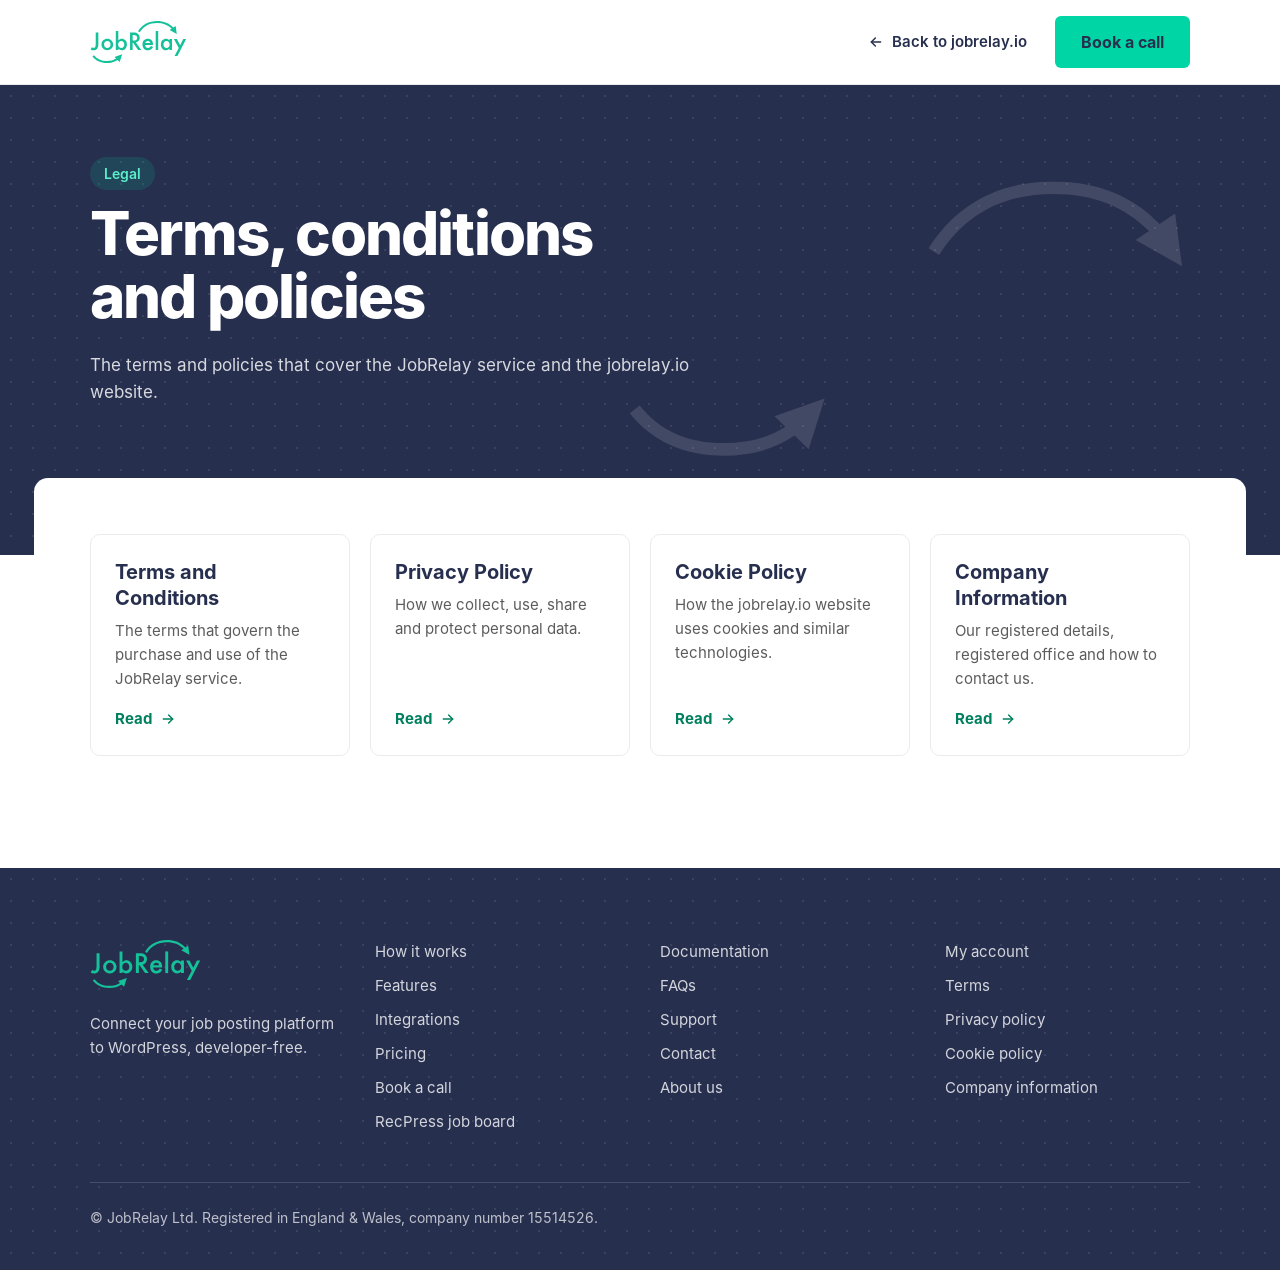
==== commit 774012f5: "Swap the header menu for a link back to jobrelay.io The legal pages are static HTML, so a copy of th" ====
--- a/index.html
+++ b/index.html
@@ -20,26 +20,8 @@
 		<div class="wrap site-header__row">
 			<a class="site-header__logo" href="https://jobrelay.io/"><img src="assets/img/logo.svg" alt="JobRelay home" width="96" height="42"></a>
 
-			<button class="site-nav__toggle" type="button" aria-expanded="false" aria-controls="site-nav" aria-label="Open menu">
-				<svg class="icon-open" viewBox="0 0 24 24" fill="none" stroke="currentColor" stroke-width="2" stroke-linecap="round" aria-hidden="true"><path d="M4 7h16M4 12h16M4 17h16"/></svg>
-				<svg class="icon-close" viewBox="0 0 24 24" fill="none" stroke="currentColor" stroke-width="2" stroke-linecap="round" aria-hidden="true"><path d="M6 6l12 12M18 6L6 18"/></svg>
-			</button>
-
-			<nav class="site-nav" id="site-nav" aria-label="Main">
-				<ul class="site-nav__list">
-					<li><a href="https://jobrelay.io/how-does-jobrelay-work/">How it works</a></li>
-					<li><a href="https://jobrelay.io/features/">Features</a></li>
-					<li><a href="https://jobrelay.io/wordpress-integrations/">Integrations</a></li>
-					<li><a href="https://jobrelay.io/pricing/">Pricing</a></li>
-					<li><a href="https://jobrelay.io/docs/">Documentation</a></li>
-					<li><a href="https://jobrelay.io/support/">Support</a></li>
-					<li class="site-nav__mobile-only"><a href="https://jobrelay.io/my-account/">My account</a></li>
-					<li class="site-nav__mobile-only site-nav__button"><a class="button" href="https://jobrelay.io/book-a-consultation-call/">Book a call</a></li>
-				</ul>
-			</nav>
-
 			<div class="site-header__actions">
-				<a class="header-account" href="https://jobrelay.io/my-account/" title="My account">My account</a>
+				<a class="site-header__back" href="https://jobrelay.io/">Back to jobrelay.io</a>
 				<a class="button" href="https://jobrelay.io/book-a-consultation-call/">Book a call</a>
 			</div>
 		</div>
--- a/assets/css/legal.css
+++ b/assets/css/legal.css
@@ -216,162 +216,58 @@
 	width: 96px;
 }
 
-.site-nav__list {
-	display: flex;
-	flex-wrap: wrap;
-	gap: 8px 28px;
-	list-style: none;
-	margin: 0;
-	padding: 0;
-}
-
-.site-nav__list a {
-	font-size: var(--font-small);
-	text-decoration: none;
-}
-
 .site-header__actions {
 	align-items: center;
 	display: flex;
-	gap: 20px;
+	gap: 28px;
 }
 
 /*
- * My account, shown as a person icon. The text stays for screen readers;
- * the icon is a CSS mask so it takes the link colour.
+ * Back to the main site, with a left arrow. A mint line swipes in
+ * underneath on hover, like the site's header links.
  */
-.header-account {
-	border-radius: 50%;
-	color: var(--navy);
-	display: block;
-	height: 28px;
-	overflow: hidden;
-	position: relative;
-	text-indent: 100%;
-	transition: color 0.2s ease;
-	white-space: nowrap;
-	width: 28px;
-}
-
-.header-account::before {
-	background-color: currentColor;
+.site-header__back {
+	align-items: center;
+	background-image: linear-gradient(var(--mint), var(--mint));
+	background-position: 0 100%;
+	background-repeat: no-repeat;
+	background-size: 0% 2px;
+	color: var(--navy);
+	display: inline-flex;
+	font-size: var(--font-small);
+	font-weight: 600;
+	gap: 8px;
+	padding-bottom: 4px;
+	padding-top: 4px;
+	text-decoration: none;
+	transition: background-size 0.4s cubic-bezier(0.65, 0, 0.35, 1);
+}
+
+.site-header__back::before {
+	background: currentColor;
 	content: "";
-	inset: 0;
-	-webkit-mask: url("data:image/svg+xml,%3Csvg xmlns='http://www.w3.org/2000/svg' viewBox='0 0 24 24' fill='none' stroke='black' stroke-width='2' stroke-linecap='round' stroke-linejoin='round'%3E%3Ccircle cx='12' cy='7' r='4'/%3E%3Cpath d='M19 21v-2a4 4 0 0 0-4-4H9a4 4 0 0 0-4 4v2'/%3E%3C/svg%3E") no-repeat center / contain;
-	mask: url("data:image/svg+xml,%3Csvg xmlns='http://www.w3.org/2000/svg' viewBox='0 0 24 24' fill='none' stroke='black' stroke-width='2' stroke-linecap='round' stroke-linejoin='round'%3E%3Ccircle cx='12' cy='7' r='4'/%3E%3Cpath d='M19 21v-2a4 4 0 0 0-4-4H9a4 4 0 0 0-4 4v2'/%3E%3C/svg%3E") no-repeat center / contain;
-	position: absolute;
-}
-
-.header-account:is(:hover, :focus-visible) {
-	color: var(--mint-dark);
-}
-
-/* Burger button: only below 1024px. */
-.site-nav__toggle {
-	align-items: center;
-	background: none;
-	border: 0;
-	color: var(--navy);
-	cursor: pointer;
-	display: none;
-	height: 40px;
-	justify-content: center;
-	margin-right: -8px;
-	padding: 0;
-	width: 40px;
-}
-
-.site-nav__toggle svg {
-	height: 24px;
-	width: 24px;
-}
-
-.site-nav__toggle .icon-close,
-.site-nav__toggle[aria-expanded="true"] .icon-open {
-	display: none;
-}
-
-.site-nav__toggle[aria-expanded="true"] .icon-close {
-	display: block;
-}
-
-.site-nav__mobile-only {
-	display: none;
-}
-
-/* Wide screens: a mint line swipes in under the links on hover. */
-@media (min-width: 1024px) {
-	.site-nav__list a {
-		background-image: linear-gradient(var(--mint), var(--mint));
-		background-position: 0 100%;
-		background-repeat: no-repeat;
-		background-size: 0% 2px;
-		color: var(--navy);
-		padding-bottom: 4px;
-		transition: background-size 0.4s cubic-bezier(0.65, 0, 0.35, 1);
-	}
-
-	.site-nav__list a:is(:hover, :focus-visible) {
-		background-size: 100% 2px;
-	}
-}
-
-/*
- * Below 1024px the header is the logo and the burger. The menu opens
- * as a panel under the header, with My account and Book a call in it.
- */
-@media (max-width: 1023px) {
-	.site-nav__toggle {
-		display: flex;
-	}
-
-	.site-header__actions {
+	flex-shrink: 0;
+	height: 16px;
+	-webkit-mask: url("data:image/svg+xml,%3Csvg xmlns='http://www.w3.org/2000/svg' viewBox='0 0 24 24' fill='none' stroke='black' stroke-width='2.2' stroke-linecap='round' stroke-linejoin='round'%3E%3Cpath d='M19 12H5'/%3E%3Cpath d='m11 6-6 6 6 6'/%3E%3C/svg%3E") no-repeat center / contain;
+	mask: url("data:image/svg+xml,%3Csvg xmlns='http://www.w3.org/2000/svg' viewBox='0 0 24 24' fill='none' stroke='black' stroke-width='2.2' stroke-linecap='round' stroke-linejoin='round'%3E%3Cpath d='M19 12H5'/%3E%3Cpath d='m11 6-6 6 6 6'/%3E%3C/svg%3E") no-repeat center / contain;
+	width: 16px;
+}
+
+.site-header__back:is(:hover, :focus-visible) {
+	background-size: 100% 2px;
+	color: var(--navy);
+}
+
+@media (prefers-reduced-motion: reduce) {
+	.site-header__back {
+		transition: none;
+	}
+}
+
+/* On phones there's only room for the logo and the back link. */
+@media (max-width: 599px) {
+	.site-header__actions .button {
 		display: none;
-	}
-
-	.site-nav {
-		background: var(--white);
-		border-bottom: 1px solid var(--grey);
-		box-shadow: 0 16px 32px rgba(39, 47, 79, 0.08);
-		display: none;
-		left: 0;
-		padding: 8px var(--gutter) var(--space-50);
-		position: absolute;
-		right: 0;
-		top: 100%;
-	}
-
-	.site-nav.is-open {
-		display: block;
-	}
-
-	.site-nav__list {
-		flex-direction: column;
-		gap: 0;
-	}
-
-	.site-nav__list li {
-		border-bottom: 1px solid var(--grey);
-	}
-
-	.site-nav__list a {
-		display: block;
-		font-size: var(--font-medium);
-		font-weight: 600;
-		padding: 14px 0;
-	}
-
-	.site-nav__mobile-only {
-		display: block;
-	}
-
-	.site-nav__list .site-nav__button {
-		border-bottom: 0;
-		margin-top: var(--space-50);
-	}
-
-	.site-nav__list .site-nav__button a {
-		text-align: center;
 	}
 }
 
